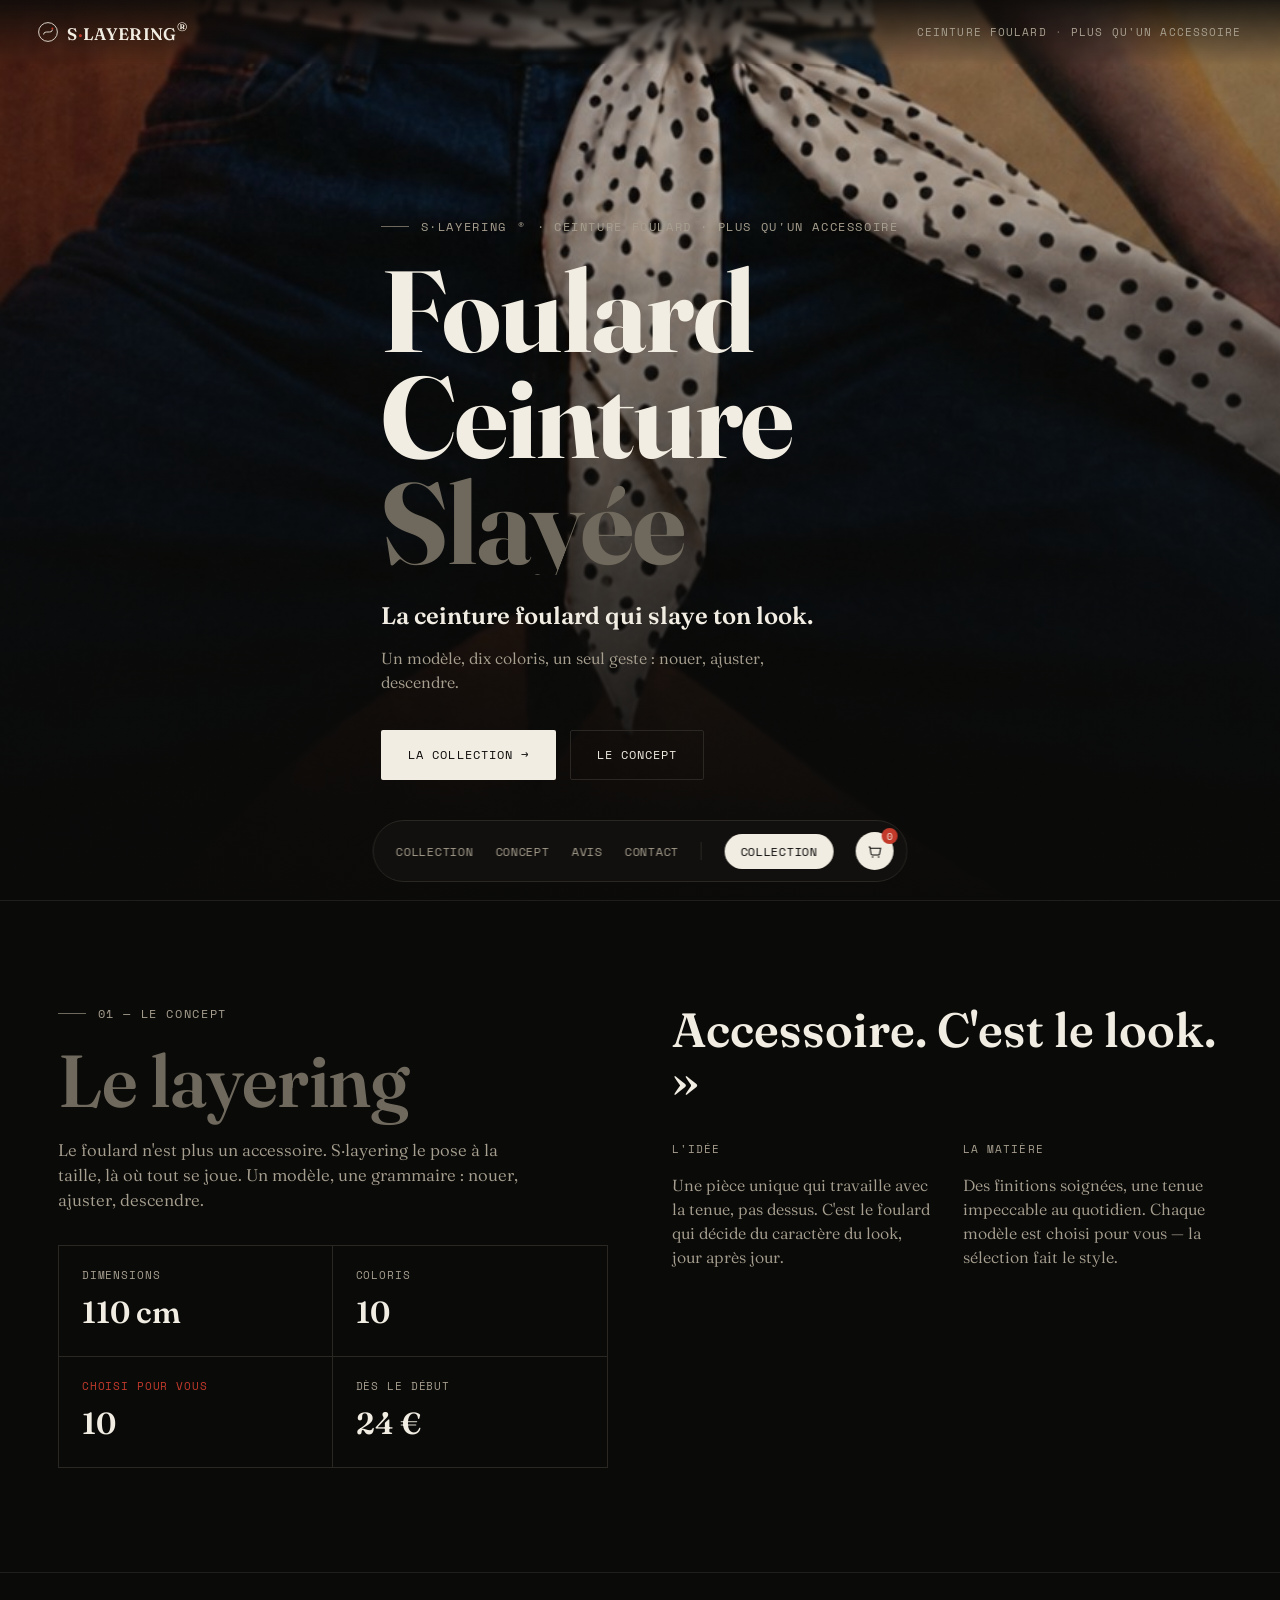
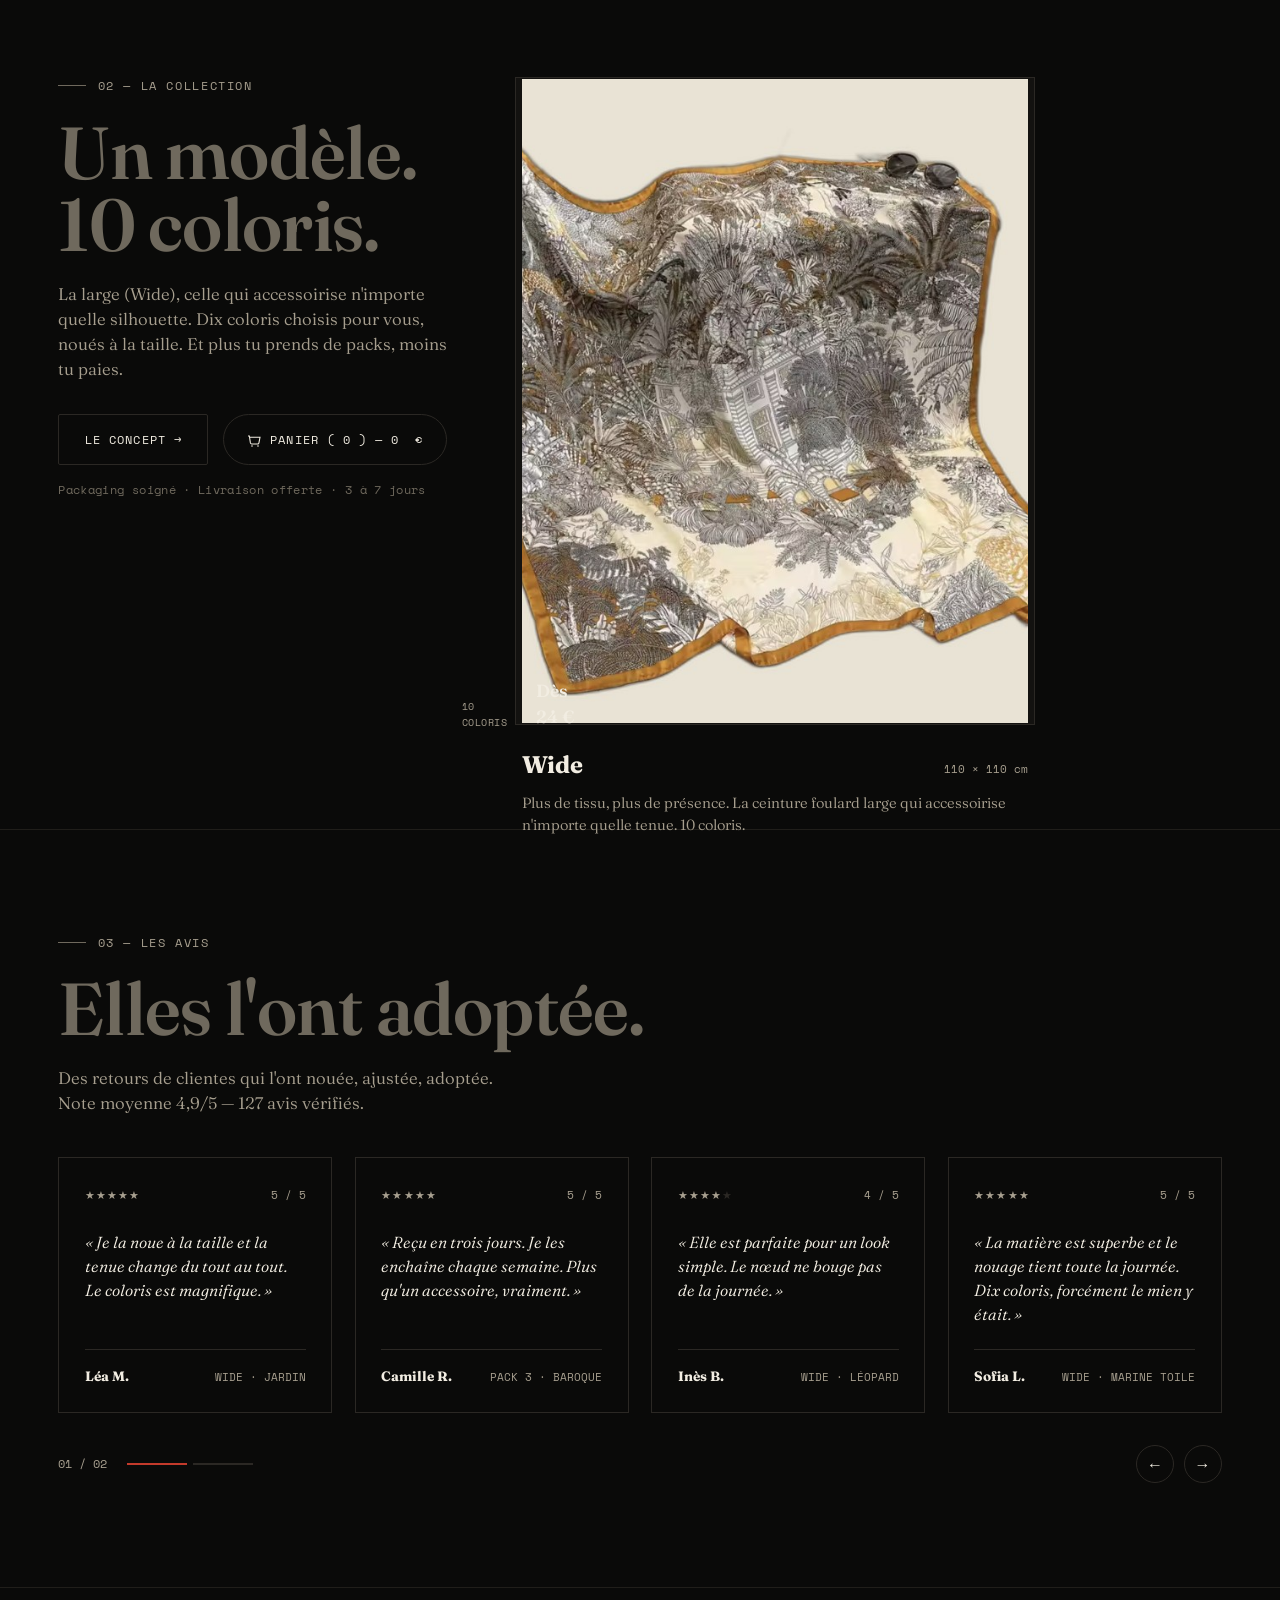
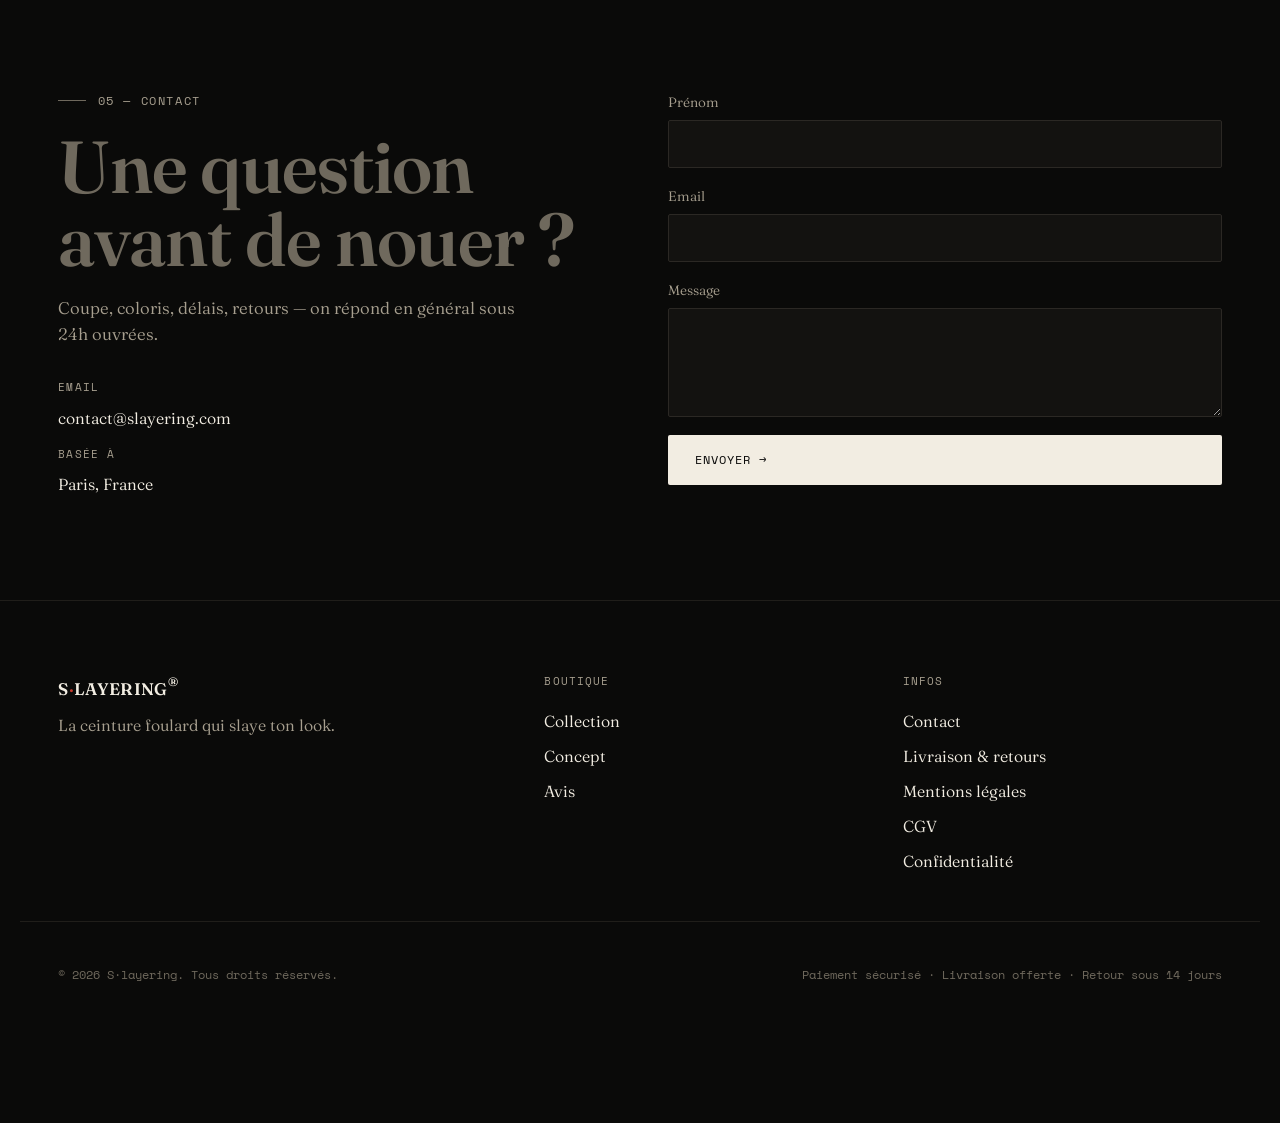
==== index.html @ 3306f96f "Add files via upload" ====
<!doctype html>
<html lang="fr">
<head>
<meta charset="UTF-8">
<meta name="viewport" content="width=device-width, initial-scale=1">
<title>S·layering — La ceinture foulard qui slaye ton look</title>
<meta name="description" content="S·layering : la ceinture foulard en 10 coloris. Un seul geste : nouer, ajuster, descendre.">
<link rel="icon" href="assets/favicon.svg" type="image/svg+xml">
<link rel="preconnect" href="https://fonts.googleapis.com">
<link rel="preconnect" href="https://fonts.gstatic.com" crossorigin>
<link href="https://fonts.googleapis.com/css2?family=Fraunces:ital,opsz,wght@0,9..144,300;0,9..144,340;0,9..144,440;0,9..144,600;0,9..144,700;0,9..144,900;1,9..144,440&family=Space+Mono:wght@400;700&display=swap" rel="stylesheet">
<link rel="stylesheet" href="styles.css">
</head>
<body>

<div class="scrollbar"><div class="scrollbar__fill" id="scrollbarFill"></div></div>

<!-- ================= TOP NAV ================= -->
<header class="topbar">
  <a href="#top" class="brand">
    <span class="brand__mark" aria-hidden="true">
      <svg viewBox="0 0 32 32" width="20" height="20">
        <circle cx="16" cy="16" r="15" fill="none" stroke="currentColor" stroke-width="1.4"/>
        <path d="M9 20 C9 12, 23 20, 23 12" fill="none" stroke="currentColor" stroke-width="1.4"/>
        <circle cx="23" cy="10.5" r="1.6" fill="var(--accent)"/>
      </svg>
    </span>
    <span class="brand__word">S<span class="brand__dot">·</span>LAYERING<sup>®</sup></span>
  </a>
  <p class="topbar__tagline">Ceinture foulard <span class="dot">·</span> plus qu'un accessoire</p>
</header>

<main id="top">

  <!-- ================= HERO ================= -->
  <section class="hero" id="hero">
    <div class="hero__scene" aria-hidden="true">
      <img class="hero__art" src="assets/hero.jpg" alt="">
    </div>

    <div class="hero__glow" id="heroGlow" aria-hidden="true"></div>

    <div class="hero__content wrap">
      <p class="eyebrow"><span class="eyebrow__rule"></span> S·layering<sup>®</sup> · Ceinture foulard · Plus qu'un accessoire</p>
      <h1 class="hero__title">
        <span><i>Foulard</i></span>
        <span><i>Ceinture</i></span>
        <span class="ghost"><i>Slayée</i></span>
      </h1>
      <p class="hero__sub">La ceinture foulard qui slaye ton look.</p>
      <p class="hero__body">Un modèle, dix coloris, un seul geste&nbsp;: nouer, ajuster, descendre.</p>
      <div class="hero__cta">
        <a href="#collection" class="btn btn--solid">La collection <span aria-hidden="true">→</span></a>
        <a href="#concept" class="btn btn--outline">Le concept</a>
      </div>
    </div>
  </section>

  <!-- ================= 01 — CONCEPT ================= -->
  <section class="section concept" id="concept">
    <div class="wrap concept__grid reveal">
      <div class="concept__left">
        <p class="eyebrow"><span class="eyebrow__rule"></span> 01 — Le concept</p>
        <h2 class="ghost-heading">Le layering</h2>
        <p class="lead">Le foulard n'est plus un accessoire. S·layering le pose à la taille, là où tout se joue. Un modèle, une grammaire&nbsp;: nouer, ajuster, descendre.</p>

        <dl class="stat-grid reveal-stagger">
          <div class="stat-grid__cell">
            <dt>Dimensions</dt><dd>110&nbsp;cm</dd>
          </div>
          <div class="stat-grid__cell">
            <dt>Coloris</dt><dd>10</dd>
          </div>
          <div class="stat-grid__cell stat-grid__cell--accent">
            <dt>Choisi pour vous</dt><dd>10</dd>
          </div>
          <div class="stat-grid__cell">
            <dt>Dès le début</dt><dd>24&nbsp;€</dd>
          </div>
        </dl>
      </div>

      <div class="concept__right">
        <h3 class="quote">Accessoire. C'est le look. <span aria-hidden="true">»</span></h3>
        <div class="concept__cols reveal-stagger">
          <div>
            <p class="label">L'idée</p>
            <p>Une pièce unique qui travaille avec la tenue, pas dessus. C'est le foulard qui décide du caractère du look, jour après jour.</p>
          </div>
          <div>
            <p class="label">La matière</p>
            <p>Des finitions soignées, une tenue impeccable au quotidien. Chaque modèle est choisi pour vous — la sélection fait le style.</p>
          </div>
        </div>
      </div>
    </div>
  </section>

  <!-- ================= 02 — COLLECTION ================= -->
  <section class="section collection" id="collection">
    <div class="wrap collection__grid reveal">
      <div class="collection__intro">
        <p class="eyebrow"><span class="eyebrow__rule"></span> 02 — La collection</p>
        <h2 class="ghost-heading">Un modèle.<br>10 coloris.</h2>
        <p class="lead">La large (Wide), celle qui accessoirise n'importe quelle silhouette. Dix coloris choisis pour vous, noués à la taille. Et plus tu prends de packs, moins tu paies.</p>

        <div class="collection__actions">
          <a href="#concept" class="btn btn--outline">Le concept <span aria-hidden="true">→</span></a>
          <button type="button" class="btn btn--ghost-cart" id="openCartBtn">
            <svg width="16" height="16" viewBox="0 0 24 24" fill="none" stroke="currentColor" stroke-width="1.6"><path d="M3 6h2l1.6 10.4A2 2 0 0 0 8.6 18h8.8a2 2 0 0 0 2-1.7L21 8H6"/><circle cx="9" cy="21" r="1.2" fill="currentColor" stroke="none"/><circle cx="18" cy="21" r="1.2" fill="currentColor" stroke="none"/></svg>
            Panier (<span id="cartCount">0</span>) — <span id="cartTotal">0</span>&nbsp;€
          </button>
        </div>
        <p class="fine-print">Packaging soigné · Livraison offerte · 3 à 7 jours</p>
      </div>

      <div class="collection__products reveal-stagger" id="productCards"></div>
    </div>
  </section>

  <!-- ================= 03 — AVIS ================= -->
  <section class="section reviews" id="avis">
    <div class="wrap reveal">
      <p class="eyebrow"><span class="eyebrow__rule"></span> 03 — Les avis</p>
      <h2 class="ghost-heading">Elles l'ont adoptée.</h2>
      <p class="lead">Des retours de clientes qui l'ont nouée, ajustée, adoptée. Note moyenne 4,9/5 — 127 avis vérifiés.</p>

      <div class="reviews__viewport">
        <div class="reviews__track" id="reviewsTrack"></div>
      </div>

      <div class="reviews__nav">
        <span class="reviews__page" id="reviewsPage">01 / 02</span>
        <div class="reviews__dashes" id="reviewsDashes"></div>
        <div class="reviews__arrows">
          <button type="button" class="icon-btn" id="reviewsPrev" aria-label="Avis précédents">←</button>
          <button type="button" class="icon-btn" id="reviewsNext" aria-label="Avis suivants">→</button>
        </div>
      </div>
    </div>
  </section>

  <!-- ================= CONTACT ================= -->
  <section class="section contact" id="contact">
    <div class="wrap contact__grid reveal">
      <div>
        <p class="eyebrow"><span class="eyebrow__rule"></span> 05 — Contact</p>
        <h2 class="ghost-heading">Une question<br>avant de nouer&nbsp;?</h2>
        <p class="lead">Coupe, coloris, délais, retours — on répond en général sous 24h ouvrées.</p>
        <ul class="contact__list">
          <li><span class="label">Email</span><a href="mailto:contact@slayering.com">contact@slayering.com</a></li>
          <li><span class="label">Basée à</span><span>Paris, France</span></li>
        </ul>
      </div>

      <form class="contact__form" id="contactForm">
        <label class="field">
          <span>Prénom</span>
          <input type="text" name="firstname" required>
        </label>
        <label class="field">
          <span>Email</span>
          <input type="email" name="email" required>
        </label>
        <label class="field">
          <span>Message</span>
          <textarea name="message" rows="4" required></textarea>
        </label>
        <button type="submit" class="btn btn--solid">Envoyer <span aria-hidden="true">→</span></button>
        <p class="form__note" id="formNote" hidden>Merci — ton message est prêt à partir, branche ce formulaire à ton adresse pour le recevoir.</p>
      </form>
    </div>
  </section>

</main>

<!-- ================= FOOTER ================= -->
<footer class="footer">
  <div class="wrap footer__grid">
    <div class="footer__brand">
      <span class="brand__word">S<span class="brand__dot">·</span>LAYERING<sup>®</sup></span>
      <p>La ceinture foulard qui slaye ton look.</p>
    </div>
    <div class="footer__col">
      <p class="label">Boutique</p>
      <a href="#collection">Collection</a>
      <a href="#concept">Concept</a>
      <a href="#avis">Avis</a>
    </div>
    <div class="footer__col">
      <p class="label">Infos</p>
      <a href="#contact">Contact</a>
      <a href="livraison-retours.html">Livraison &amp; retours</a>
      <a href="mentions-legales.html">Mentions légales</a>
      <a href="cgv.html">CGV</a>
      <a href="politique-confidentialite.html">Confidentialité</a>
    </div>
  </div>
  <div class="wrap footer__bottom">
    <p>© <span id="year"></span> S·layering. Tous droits réservés.</p>
    <p>Paiement sécurisé · Livraison offerte · Retour sous 14 jours</p>
  </div>
</footer>

<!-- ================= BOTTOM PILL NAV ================= -->
<nav class="pillnav" aria-label="Navigation principale">
  <a href="#collection">Collection</a>
  <a href="#concept">Concept</a>
  <a href="#avis">Avis</a>
  <a href="#contact">Contact</a>
  <span class="pillnav__sep"></span>
  <a href="#collection" class="pillnav__cta">Collection</a>
  <button type="button" class="pillnav__cart" id="openCartBtn2" aria-label="Ouvrir le panier">
    <svg width="16" height="16" viewBox="0 0 24 24" fill="none" stroke="currentColor" stroke-width="1.6"><path d="M3 6h2l1.6 10.4A2 2 0 0 0 8.6 18h8.8a2 2 0 0 0 2-1.7L21 8H6"/><circle cx="9" cy="21" r="1.2" fill="currentColor" stroke="none"/><circle cx="18" cy="21" r="1.2" fill="currentColor" stroke="none"/></svg>
    <span class="pillnav__badge" id="cartBadge" hidden>0</span>
  </button>
</nav>

<!-- ================= PRODUCT MODAL ================= -->
<div class="modal" id="productModal" aria-hidden="true">
  <div class="modal__backdrop" data-close></div>
  <div class="modal__panel" role="dialog" aria-modal="true" aria-labelledby="modalTitle">
    <button type="button" class="modal__close" data-close aria-label="Fermer">
      <svg width="18" height="18" viewBox="0 0 24 24" fill="none" stroke="currentColor" stroke-width="1.6"><path d="M5 5l14 14M19 5L5 19"/></svg>
    </button>

    <div class="modal__media">
      <span class="tag tag--dark" id="modalCutTag">Coupe Wide</span>
      <div class="modal__swatch-preview" id="modalSwatchPreview"></div>
    </div>

    <div class="modal__info">
      <p class="fine-print" id="modalMeta">Coupe Wide — 110 × 110 cm</p>
      <h3 class="modal__title" id="modalTitle">Wide</h3>
      <p class="modal__kicker" id="modalKicker">La plus présente.</p>
      <p class="modal__desc" id="modalDesc">Plus de tissu, plus de présence. La ceinture foulard large qui accessoirise n'importe quelle tenue. 10 coloris.</p>

      <div class="modal__colors">
        <div class="modal__colors-head">
          <p class="label">Coloris — <span id="modalColorName">Citron</span></p>
          <button type="button" class="icon-btn" id="shuffleColor" aria-label="Coloris aléatoire">
            <svg width="16" height="16" viewBox="0 0 24 24" fill="none" stroke="currentColor" stroke-width="1.6"><path d="M17 3l4 4-4 4M3 7h6c2 0 3 1 4 2l6 6M17 21l4-4-4-4M21 17h-6c-2 0-3-1-4-2l-1-1"/></svg>
          </button>
        </div>
        <div class="swatch-grid" id="swatchGrid"></div>
      </div>

      <div class="pack-tabs" id="packTabs"></div>

      <div class="price-row">
        <span class="price-row__meta" id="priceMeta">1 pièce</span>
        <span class="price-row__amount" id="priceAmount">22&nbsp;€</span>
      </div>

      <button type="button" class="btn btn--solid btn--block" id="addToCartBtn">
        Ajouter au panier <span aria-hidden="true">+</span>
      </button>

      <p class="fine-print fine-print--icon">
        <svg width="14" height="14" viewBox="0 0 24 24" fill="none" stroke="currentColor" stroke-width="1.6"><path d="M3 7h11v9H3zM14 10h4l3 3v3h-7z"/><circle cx="7.5" cy="18.5" r="1.5"/><circle cx="17.5" cy="18.5" r="1.5"/></svg>
        Livraison offerte · 3 à 7 jours · Retour sous 14 jours
      </p>
      <a href="#" class="close-link" data-close>← Fermer</a>
    </div>
  </div>
</div>

<!-- ================= CART DRAWER ================= -->
<div class="cart" id="cartDrawer" aria-hidden="true">
  <div class="cart__backdrop" data-cart-close></div>
  <div class="cart__panel" role="dialog" aria-modal="true" aria-labelledby="cartTitle">
    <div class="cart__head">
      <h3 id="cartTitle">Ton panier</h3>
      <button type="button" class="modal__close" data-cart-close aria-label="Fermer le panier">
        <svg width="18" height="18" viewBox="0 0 24 24" fill="none" stroke="currentColor" stroke-width="1.6"><path d="M5 5l14 14M19 5L5 19"/></svg>
      </button>
    </div>
    <div class="cart__items" id="cartItems"></div>
    <div class="cart__empty" id="cartEmpty">Ton panier est vide pour l'instant.</div>
    <div class="cart__footer">
      <div class="price-row">
        <span class="price-row__meta">Total</span>
        <span class="price-row__amount" id="cartDrawerTotal">0&nbsp;€</span>
      </div>
      <button type="button" class="btn btn--solid btn--block" id="checkoutBtn">Passer commande <span aria-hidden="true">→</span></button>
      <p class="fine-print">Paiement sécurisé · Livraison offerte</p>
    </div>
  </div>
</div>

<!-- ================= TOAST ================= -->
<div class="toast" id="toast" aria-live="polite"></div>

<script src="script.js"></script>
</body>
</html>
---- styles.css ----
/* =============================================================
   S·LAYERING — tokens
   ============================================================= */
:root{
  --bg: #0a0a09;
  --bg-raised: #131210;
  --bg-raised-2: #1a1815;
  --line: #2b2824;
  --line-soft: #201e1a;
  --ink: #f2ede2;
  --ink-dim: #a79f8f;
  --ink-faint: #6f695d;
  --accent: #c33a2b;
  --accent-dim: #7d2a20;
  --gold: #c79a5e;

  --serif: "Fraunces", "Iowan Old Style", Georgia, serif;
  --mono: "Space Mono", ui-monospace, SFMono-Regular, monospace;

  --wrap: 1240px;
  --gap: clamp(1.25rem, 3vw, 2.5rem);
  --radius: 2px;
}

*,*::before,*::after{ box-sizing:border-box; }
html{ scroll-behavior:smooth; }
body{
  margin:0;
  background:var(--bg);
  color:var(--ink);
  font-family:var(--serif);
  font-optical-sizing:auto;
  font-weight:340;
  line-height:1.5;
  -webkit-font-smoothing:antialiased;
}
img{max-width:100%;display:block;}
a{color:inherit;text-decoration:none;}
button{font:inherit;color:inherit;background:none;border:0;cursor:pointer;}
ul{list-style:none;margin:0;padding:0;}

@media (prefers-reduced-motion: reduce){
  html{scroll-behavior:auto;}
  *{animation-duration:0.001ms !important; transition-duration:0.001ms !important;}
}

:focus-visible{
  outline:2px solid var(--accent);
  outline-offset:3px;
}

.wrap{
  max-width:var(--wrap);
  margin-inline:auto;
  padding-inline:var(--gap);
}

/* =============================================================
   Type helpers
   ============================================================= */
.eyebrow{
  display:flex;
  align-items:center;
  gap:.7rem;
  font-family:var(--mono);
  font-size:.72rem;
  letter-spacing:.14em;
  text-transform:uppercase;
  color:var(--ink-dim);
  margin:0 0 1.4rem;
}
.eyebrow__rule{
  width:28px; height:1px;
  background:var(--ink-faint);
  display:inline-block;
}
.label{
  font-family:var(--mono);
  font-size:.68rem;
  letter-spacing:.1em;
  text-transform:uppercase;
  color:var(--ink-dim);
  margin:0 0 .5rem;
}
.dot{ color:var(--ink-faint); }

.ghost-heading{
  font-family:var(--serif);
  font-weight:600;
  font-size:clamp(2.4rem, 6vw, 4.6rem);
  line-height:0.98;
  letter-spacing:-.01em;
  color:var(--ink-faint);
  margin:0 0 1.3rem;
}
.ghost-heading--split{
  color:var(--ink);
}

.quote{
  font-family:var(--serif);
  font-weight:600;
  font-size:clamp(1.9rem, 4vw, 3rem);
  line-height:1.05;
  margin:0 0 2.2rem;
  color:var(--ink);
}

.lead{
  font-size:1.05rem;
  color:var(--ink-dim);
  max-width:42ch;
  margin:0 0 2rem;
}
.lead--wide{ max-width:56ch; }

.fine-print{
  font-family:var(--mono);
  font-size:.72rem;
  letter-spacing:.03em;
  color:var(--ink-faint);
  margin-top:1rem;
}
.fine-print--icon{
  display:flex; align-items:center; gap:.5rem;
  margin-top:1.1rem;
}

/* =============================================================
   Buttons
   ============================================================= */
.btn{
  display:inline-flex;
  align-items:center;
  gap:.5rem;
  padding:.95rem 1.6rem;
  font-family:var(--mono);
  font-size:.75rem;
  letter-spacing:.09em;
  text-transform:uppercase;
  border:1px solid transparent;
  border-radius:var(--radius);
  transition:background-color .18s ease, color .18s ease, border-color .18s ease, transform .18s ease;
  white-space:nowrap;
}
.btn--solid{
  background:var(--ink);
  color:#0a0a09;
}
.btn--solid:hover{ background:#dcd5c6; }
.btn--outline{
  border-color:var(--line);
  color:var(--ink);
}
.btn--outline:hover{ border-color:var(--ink-dim); }
.btn--ghost-cart{
  border:1px solid var(--line);
  color:var(--ink);
  border-radius:999px;
  padding:.85rem 1.4rem;
}
.btn--ghost-cart:hover{ border-color:var(--ink-dim); }
.btn--block{ width:100%; justify-content:center; }

.icon-btn{
  display:inline-flex;
  align-items:center;
  justify-content:center;
  width:38px; height:38px;
  border:1px solid var(--line);
  border-radius:999px;
  color:var(--ink);
  transition:border-color .18s ease, background-color .18s ease;
}
.icon-btn:hover{ border-color:var(--ink-dim); background:var(--bg-raised); }

/* =============================================================
   Top bar
   ============================================================= */
.topbar{
  position:fixed; inset:0 0 auto 0;
  z-index:40;
  display:flex;
  align-items:center;
  justify-content:space-between;
  padding:1.1rem var(--gap);
  background:linear-gradient(to bottom, rgba(10,10,9,.85), rgba(10,10,9,0));
  backdrop-filter:blur(2px);
}
.brand{ display:flex; align-items:center; gap:.55rem; }
.brand__mark{ color:var(--ink); display:inline-flex; }
.brand__word{
  font-family:var(--serif);
  font-weight:600;
  font-size:1.05rem;
  letter-spacing:.02em;
}
.brand__dot{ color:var(--accent); }
.topbar__tagline{
  font-family:var(--mono);
  font-size:.7rem;
  letter-spacing:.1em;
  text-transform:uppercase;
  color:var(--ink-dim);
  margin:0;
}
@media (max-width:720px){
  .topbar__tagline{ display:none; }
}

/* =============================================================
   Hero
   ============================================================= */
.hero{
  position:relative;
  min-height:100svh;
  display:flex;
  align-items:flex-end;
  overflow:hidden;
  padding-top:6rem;
}
.hero__scene{
  position:absolute; inset:0;
  z-index:0;
}
.hero__art{ width:100%; height:100%; object-fit:cover; }
.hero__scene::after{
  content:"";
  position:absolute; inset:0;
  background:linear-gradient(to top, rgba(10,10,9,.96) 0%, rgba(10,10,9,.55) 45%, rgba(10,10,9,.15) 75%);
}
.hero__content{
  position:relative;
  z-index:1;
  padding-bottom:7.5rem;
  max-width:900px;
}
.hero__title{
  margin:0 0 1.4rem;
  font-family:var(--serif);
  font-weight:700;
  font-size:clamp(3rem, 10vw, 7.2rem);
  line-height:.92;
  letter-spacing:-.01em;
}
.hero__title span{ display:block; }
.hero__title .ghost{ color:var(--ink-faint); }
.hero__sub{
  font-family:var(--serif);
  font-weight:600;
  font-size:clamp(1.1rem, 2.2vw, 1.5rem);
  margin:0 0 .8rem;
  max-width:34ch;
}
.hero__body{
  color:var(--ink-dim);
  max-width:46ch;
  margin:0 0 2.2rem;
}
.hero__cta{ display:flex; gap:.9rem; flex-wrap:wrap; }

/* =============================================================
   Sections generic
   ============================================================= */
.section{ padding:6.5rem 0; border-top:1px solid var(--line-soft); }

/* Concept */
.concept__grid{
  display:grid;
  grid-template-columns:1fr 1fr;
  gap:4rem;
}
@media (max-width:860px){
  .concept__grid{ grid-template-columns:1fr; gap:3rem; }
}
.stat-grid{
  display:grid;
  grid-template-columns:1fr 1fr;
  border:1px solid var(--line);
  margin:0;
}
.stat-grid__cell{
  padding:1.3rem 1.4rem;
  border-right:1px solid var(--line);
  border-bottom:1px solid var(--line);
}
.stat-grid__cell:nth-child(2n){ border-right:0; }
.stat-grid__cell:nth-child(n+3){ border-bottom:0; }
.stat-grid__cell dt{
  font-family:var(--mono);
  font-size:.68rem;
  letter-spacing:.08em;
  text-transform:uppercase;
  color:var(--ink-dim);
  margin:0 0 .4rem;
}
.stat-grid__cell dd{
  font-family:var(--serif);
  font-weight:600;
  font-size:1.9rem;
  margin:0;
}
.stat-grid__cell--accent dt{ color:var(--accent); }

.concept__cols{
  display:grid;
  grid-template-columns:1fr 1fr;
  gap:2rem;
}
.concept__cols p:not(.label){ color:var(--ink-dim); }
@media (max-width:560px){
  .concept__cols{ grid-template-columns:1fr; }
}

/* Showroom / ports */
.ports{
  margin-top:3rem;
  display:grid;
  grid-template-columns:repeat(3, 1fr);
  border:1px solid var(--line);
}
.port{
  padding:2rem;
  border-right:1px solid var(--line);
  border-bottom:1px solid var(--line);
}
.port:nth-child(3n){ border-right:0; }
.port__tag{
  font-family:var(--mono);
  font-size:.68rem;
  letter-spacing:.08em;
  text-transform:uppercase;
  color:var(--ink-dim);
  display:block;
  margin-bottom:1.4rem;
}
.port__figure{ height:150px; display:flex; align-items:center; justify-content:center; margin-bottom:1.6rem; }
.port__title{
  font-family:var(--serif);
  font-weight:600;
  font-size:1.15rem;
  margin:0 0 .5rem;
}
.port p:not(.port__tag):not(.port__title){ color:var(--ink-dim); font-size:.95rem; margin:0; }
@media (max-width:860px){
  .ports{ grid-template-columns:repeat(2, 1fr); }
  .port:nth-child(3n){ border-right:1px solid var(--line); }
  .port:nth-child(2n){ border-right:0; }
}
@media (max-width:560px){
  .ports{ grid-template-columns:1fr; }
  .port:nth-child(2n){ border-right:1px solid var(--line); }
  .port{ border-right:0 !important; }
}

/* Collection */
.collection__grid{
  display:grid;
  grid-template-columns:.85fr 1.5fr;
  gap:3.5rem;
  align-items:start;
}
@media (max-width:960px){
  .collection__grid{ grid-template-columns:1fr; }
}
.collection__actions{ display:flex; gap:.9rem; flex-wrap:wrap; margin-bottom:.2rem; }

.collection__products{
  display:grid;
  grid-template-columns:1fr;
  max-width:480px;
}
@media (min-width:960px){
  .collection__products{ max-width:520px; }
}
.product-card{
  border:1px solid var(--line);
  cursor:pointer;
  transition:border-color .18s ease, transform .18s ease;
  text-align:left;
  display:block;
  width:100%;
  background:var(--bg-raised);
}
.product-card:hover{ border-color:var(--ink-dim); transform:translateY(-2px); }
.product-card__media{
  position:relative;
  aspect-ratio:4/5;
  overflow:hidden;
}
.product-card__media svg, .product-card__media img{ width:100%; height:100%; object-fit:cover; display:block; }
.tag{
  position:absolute; top:.9rem; left:.9rem;
  font-family:var(--mono);
  font-size:.65rem;
  letter-spacing:.08em;
  text-transform:uppercase;
  padding:.4rem .7rem;
  background:rgba(10,10,9,.8);
  border:1px solid var(--line);
}
.tag--dark{ background:rgba(10,10,9,.85); }
.product-card__price{
  position:absolute; left:.9rem; bottom:.9rem;
  font-family:var(--serif);
  font-weight:600;
  font-size:1.1rem;
}
.product-card__colors{
  position:absolute; right:.9rem; bottom:.9rem;
  font-family:var(--mono);
  font-size:.65rem;
  letter-spacing:.05em;
  color:var(--ink-dim);
  text-transform:uppercase;
}
.product-card__body{ padding:1.3rem 1.4rem 1.6rem; }
.product-card__head{
  display:flex;
  justify-content:space-between;
  align-items:baseline;
  margin-bottom:.6rem;
}
.product-card__name{
  font-family:var(--serif);
  font-weight:700;
  font-size:1.5rem;
  margin:0;
}
.product-card__dims{
  font-family:var(--mono);
  font-size:.7rem;
  color:var(--ink-dim);
}
.product-card__body p{ color:var(--ink-dim); margin:0; font-size:.92rem; }

/* Reviews */
.reviews__viewport{ overflow:hidden; margin-top:2.5rem; }
.reviews__track{
  display:flex;
  gap:1.4rem;
  transition:transform .4s cubic-bezier(.65,0,.35,1);
}
.review-card{
  flex:0 0 calc(25% - 1.05rem);
  border:1px solid var(--line);
  padding:1.6rem;
  display:flex;
  flex-direction:column;
  gap:1.4rem;
  min-height:220px;
}
@media (max-width:960px){ .review-card{ flex-basis:calc(50% - .7rem); } }
@media (max-width:600px){ .review-card{ flex-basis:100%; } }
.review-card__stars{ display:flex; justify-content:space-between; align-items:center; }
.review-card__stars span{
  font-family:var(--mono); font-size:.7rem; color:var(--ink-dim);
  padding:.25rem 0;
}
.stars{ color:var(--accent); letter-spacing:.1em; }
.stars .off{ color:var(--line); }
.review-card__quote{ color:var(--ink); font-style:italic; flex:1; margin:0; }
.review-card__who{
  display:flex; justify-content:space-between; align-items:baseline;
  border-top:1px solid var(--line);
  padding-top:1rem;
  font-size:.85rem;
}
.review-card__who strong{ font-family:var(--serif); font-weight:700; }
.review-card__who span{
  font-family:var(--mono); font-size:.68rem; color:var(--ink-dim); text-transform:uppercase;
}
.reviews__nav{
  display:flex; align-items:center; gap:1.2rem;
  margin-top:2rem;
}
.reviews__page{ font-family:var(--mono); font-size:.75rem; color:var(--ink-dim); }
.reviews__dashes{ display:flex; gap:.4rem; flex:1; }
.reviews__dashes span{ height:2px; flex:1; background:var(--line); max-width:60px; }
.reviews__dashes span.is-active{ background:var(--accent); }
.reviews__arrows{ display:flex; gap:.6rem; }

/* Contact */
.contact__grid{
  display:grid;
  grid-template-columns:1fr 1fr;
  gap:3.5rem;
}
@media (max-width:860px){ .contact__grid{ grid-template-columns:1fr; } }
.contact__list{ margin-top:2rem; display:flex; flex-direction:column; gap:1rem; }
.contact__list li{ display:flex; flex-direction:column; gap:.15rem; }
.contact__list a:hover{ color:var(--accent); }
.contact__form{ display:flex; flex-direction:column; gap:1.1rem; }
.field{ display:flex; flex-direction:column; gap:.5rem; font-size:.85rem; color:var(--ink-dim); }
.field input, .field textarea{
  font:inherit;
  background:var(--bg-raised);
  border:1px solid var(--line);
  color:var(--ink);
  padding:.8rem .9rem;
  border-radius:var(--radius);
  resize:vertical;
}
.field input:focus, .field textarea:focus{ outline:none; border-color:var(--ink-dim); }
.form__note{ font-size:.85rem; color:var(--ink-dim); }

/* Footer */
.footer{ border-top:1px solid var(--line-soft); padding:4.5rem 0 8rem; }
.footer__grid{
  display:grid;
  grid-template-columns:1.4fr 1fr 1fr;
  gap:2.5rem;
  margin-bottom:3rem;
}
@media (max-width:720px){ .footer__grid{ grid-template-columns:1fr 1fr; } }
.footer__brand p{ color:var(--ink-dim); margin-top:.7rem; max-width:28ch; }
.footer__col{ display:flex; flex-direction:column; gap:.7rem; }
.footer__col a:hover{ color:var(--accent); }
.footer__bottom{
  display:flex; justify-content:space-between; flex-wrap:wrap; gap:.6rem;
  padding-top:2rem;
  border-top:1px solid var(--line-soft);
  font-family:var(--mono);
  font-size:.72rem;
  color:var(--ink-faint);
}

/* =============================================================
   Bottom pill nav
   ============================================================= */
.pillnav{
  position:fixed;
  left:50%;
  bottom:1.1rem;
  transform:translateX(-50%);
  z-index:50;
  display:flex;
  align-items:center;
  gap:1.4rem;
  padding:.7rem .8rem .7rem 1.4rem;
  background:rgba(19,18,16,.92);
  border:1px solid var(--line);
  border-radius:999px;
  backdrop-filter:blur(8px);
  font-family:var(--mono);
  font-size:.72rem;
  letter-spacing:.06em;
  text-transform:uppercase;
  max-width:calc(100vw - 1.5rem);
  overflow-x:auto;
  scrollbar-width:none;
}
.pillnav::-webkit-scrollbar{ display:none; }
.pillnav a{ color:var(--ink-dim); white-space:nowrap; transition:color .15s ease; }
.pillnav a:hover{ color:var(--ink); }
.pillnav__sep{ width:1px; height:18px; background:var(--line); flex:none; }
.pillnav__cta{
  background:var(--ink);
  color:#0a0a09 !important;
  padding:.55rem 1rem;
  border-radius:999px;
}
.pillnav__cart{
  position:relative;
  width:38px; height:38px;
  flex:none;
  display:flex; align-items:center; justify-content:center;
  background:var(--ink);
  color:#0a0a09;
  border-radius:999px;
}
.pillnav__badge{
  position:absolute; top:-4px; right:-4px;
  background:var(--accent);
  color:var(--ink);
  font-size:.6rem;
  min-width:16px; height:16px;
  border-radius:999px;
  display:flex; align-items:center; justify-content:center;
  padding:0 3px;
}
@media (max-width:560px){
  .pillnav{ gap:.9rem; padding:.6rem .6rem .6rem 1rem; }
}

/* =============================================================
   Product modal
   ============================================================= */
.modal{
  position:fixed; inset:0; z-index:100;
  display:none;
}
.modal.is-open{ display:block; }
.modal__backdrop{
  position:absolute; inset:0;
  background:rgba(6,6,5,.82);
  backdrop-filter:blur(3px);
}
.modal__panel{
  position:relative;
  z-index:1;
  max-width:1040px;
  margin:3.5vh auto;
  max-height:93vh;
  overflow:auto;
  background:var(--bg-raised);
  border:1px solid var(--line);
  display:grid;
  grid-template-columns:1fr 1fr;
}
@media (max-width:820px){
  .modal__panel{ grid-template-columns:1fr; margin:0; max-height:100vh; height:100%; border:0; }
}
.modal__close{
  position:absolute; top:1rem; right:1rem; z-index:2;
  width:36px; height:36px;
  display:flex; align-items:center; justify-content:center;
  background:rgba(10,10,9,.7);
  border:1px solid var(--line);
  border-radius:999px;
  color:var(--ink);
}
.modal__media{
  position:relative;
  background:var(--bg-raised-2);
  min-height:340px;
}
.modal__swatch-preview{ position:absolute; inset:0; }
.modal__swatch-preview svg{ width:100%; height:100%; }
.modal__info{ padding:2.4rem 2.2rem; display:flex; flex-direction:column; }
.modal__title{ font-family:var(--serif); font-weight:800; font-size:2.6rem; margin:.5rem 0 0; line-height:1; }
.modal__kicker{ color:var(--accent); font-family:var(--mono); font-size:.75rem; letter-spacing:.08em; text-transform:uppercase; margin:.6rem 0 1.2rem; }
.modal__desc{ color:var(--ink-dim); margin:0 0 1.7rem; }
.modal__colors{ margin-bottom:1.6rem; }
.modal__colors-head{ display:flex; align-items:center; justify-content:space-between; margin-bottom:.9rem; }
.swatch-grid{ display:grid; grid-template-columns:repeat(6, 1fr); gap:.5rem; }
@media (max-width:420px){ .swatch-grid{ grid-template-columns:repeat(5, 1fr); } }
.swatch{
  aspect-ratio:1;
  border-radius:50%;
  border:2px solid transparent;
  cursor:pointer;
  padding:2px;
  display:flex;
}
.swatch__fill{ width:100%; height:100%; border-radius:50%; border:1px solid rgba(0,0,0,.25); }
.swatch.is-active{ border-color:var(--ink); }

.pack-tabs{
  display:grid;
  grid-template-columns:repeat(4, 1fr);
  border:1px solid var(--line);
  margin-bottom:1.4rem;
}
.pack-tabs button{
  padding:.85rem .4rem;
  text-align:center;
  font-family:var(--mono);
  font-size:.72rem;
  letter-spacing:.04em;
  text-transform:uppercase;
  border-right:1px solid var(--line);
  color:var(--ink-dim);
}
.pack-tabs button:last-child{ border-right:0; }
.pack-tabs button.is-active{ background:var(--ink); color:#0a0a09; }

.price-row{
  display:flex; align-items:baseline; justify-content:space-between;
  margin-bottom:1.2rem;
}
.price-row__meta{ color:var(--ink-dim); font-size:.9rem; }
.price-row__amount{ font-family:var(--serif); font-weight:700; font-size:2.1rem; }

.close-link{
  margin-top:1.1rem;
  font-family:var(--mono);
  font-size:.75rem;
  color:var(--ink-dim);
  align-self:flex-start;
}
.close-link:hover{ color:var(--ink); }

/* =============================================================
   Cart drawer
   ============================================================= */
.cart{ position:fixed; inset:0; z-index:110; display:none; }
.cart.is-open{ display:block; }
.cart__backdrop{ position:absolute; inset:0; background:rgba(6,6,5,.75); }
.cart__panel{
  position:absolute; top:0; right:0; bottom:0;
  width:min(420px, 100%);
  background:var(--bg-raised);
  border-left:1px solid var(--line);
  display:flex; flex-direction:column;
  padding:1.8rem;
}
.cart__head{ display:flex; align-items:center; justify-content:space-between; margin-bottom:1.4rem; }
.cart__head h3{ font-family:var(--serif); font-weight:700; font-size:1.4rem; margin:0; }
.cart__items{ flex:1; overflow:auto; display:flex; flex-direction:column; gap:1rem; }
.cart-item{
  display:grid; grid-template-columns:56px 1fr auto; gap:.9rem;
  border-bottom:1px solid var(--line-soft);
  padding-bottom:1rem;
}
.cart-item__swatch{ width:56px; height:56px; border-radius:50%; }
.cart-item__name{ font-family:var(--serif); font-weight:700; margin:0 0 .2rem; }
.cart-item__meta{ font-family:var(--mono); font-size:.68rem; color:var(--ink-dim); text-transform:uppercase; }
.cart-item__price{ font-family:var(--serif); font-weight:700; }
.cart-item__remove{ font-family:var(--mono); font-size:.65rem; color:var(--ink-faint); text-decoration:underline; margin-top:.3rem; }
.cart__empty{ color:var(--ink-dim); padding:2rem 0; text-align:center; display:none; }
.cart__footer{ border-top:1px solid var(--line); padding-top:1.2rem; margin-top:1rem; }

/* =============================================================
   Legal pages
   ============================================================= */
.legal-page{ padding-top:9rem; padding-bottom:6rem; }
.legal-page .wrap{ max-width:820px; }
.legal-page__back{
  display:inline-flex; align-items:center; gap:.4rem;
  font-family:var(--mono); font-size:.72rem; letter-spacing:.06em; text-transform:uppercase;
  color:var(--ink-dim); margin-bottom:2.2rem;
}
.legal-page__back:hover{ color:var(--ink); }
.legal-page h1{
  font-family:var(--serif); font-weight:700;
  font-size:clamp(2rem, 4.5vw, 3rem);
  margin:0 0 .6rem;
}
.legal-page__updated{
  font-family:var(--mono); font-size:.72rem; color:var(--ink-faint);
  margin:0 0 3rem;
}
.legal-page h2{
  font-family:var(--serif); font-weight:700; font-size:1.4rem;
  margin:2.6rem 0 1rem;
  padding-top:1.6rem;
  border-top:1px solid var(--line-soft);
}
.legal-page h2:first-of-type{ border-top:0; padding-top:0; margin-top:0; }
.legal-page h3{
  font-family:var(--serif); font-weight:600; font-size:1.1rem;
  margin:1.6rem 0 .7rem; color:var(--ink);
}
.legal-page p, .legal-page li{ color:var(--ink-dim); font-size:.98rem; }
.legal-page p{ margin:0 0 1rem; }
.legal-page ul, .legal-page ol{ margin:0 0 1rem; padding-left:1.3rem; display:flex; flex-direction:column; gap:.5rem; }
.legal-page ul{ list-style:disc; }
.legal-page ol{ list-style:decimal; }
.legal-page a{ color:var(--ink); text-decoration:underline; text-underline-offset:2px; }
.legal-page a:hover{ color:var(--accent); }
.legal-page strong{ color:var(--ink); }
.legal-page__placeholder{
  background:rgba(195,58,43,.1);
  color:var(--ink);
  padding:.05em .35em;
  border-radius:2px;
}
.legal-page__notice{
  border:1px solid var(--line);
  padding:1.2rem 1.4rem;
  margin-bottom:2.8rem;
  font-size:.88rem;
}
.legal-page__notice strong{ display:block; margin-bottom:.4rem; }

/* =============================================================
   Scroll-triggered reveal
   ============================================================= */
.reveal{
  opacity:0;
  transform:translateY(28px);
  transition:opacity .8s cubic-bezier(.16,1,.3,1), transform .8s cubic-bezier(.16,1,.3,1);
}
.reveal.is-visible{ opacity:1; transform:translateY(0); }
.reveal-stagger > *{
  opacity:0;
  transform:translateY(22px);
  transition:opacity .7s cubic-bezier(.16,1,.3,1), transform .7s cubic-bezier(.16,1,.3,1);
}
.reveal-stagger.is-visible > *{ opacity:1; transform:translateY(0); }
.reveal-stagger.is-visible > *:nth-child(1){ transition-delay:.02s; }
.reveal-stagger.is-visible > *:nth-child(2){ transition-delay:.09s; }
.reveal-stagger.is-visible > *:nth-child(3){ transition-delay:.16s; }
.reveal-stagger.is-visible > *:nth-child(4){ transition-delay:.23s; }
.reveal-stagger.is-visible > *:nth-child(5){ transition-delay:.30s; }
.reveal-stagger.is-visible > *:nth-child(6){ transition-delay:.37s; }
.reveal-stagger.is-visible > *:nth-child(7){ transition-delay:.44s; }
.reveal-stagger.is-visible > *:nth-child(8){ transition-delay:.51s; }

/* =============================================================
   Scroll progress bar
   ============================================================= */
.scrollbar{
  position:fixed; top:0; left:0; right:0; height:2px;
  z-index:200;
  background:transparent;
}
.scrollbar__fill{
  height:100%; width:0%;
  background:linear-gradient(90deg, var(--accent), var(--gold));
  transform-origin:left;
  transition:width .05s linear;
}

/* =============================================================
   Hero — reveal + parallax
   ============================================================= */
.hero__scene{ will-change:transform; }
.hero__title span{
  display:block;
  overflow:hidden;
}
.hero__title span > i{
  display:block;
  font-style:normal;
  transform:translateY(115%);
  transition:transform 1s cubic-bezier(.16,1,.3,1);
}
.hero.is-ready .hero__title span:nth-child(1) > i{ transition-delay:.15s; transform:translateY(0); }
.hero.is-ready .hero__title span:nth-child(2) > i{ transition-delay:.28s; transform:translateY(0); }
.hero.is-ready .hero__title span:nth-child(3) > i{ transition-delay:.41s; transform:translateY(0); }
.hero__sub, .hero__body, .hero__cta, .hero .eyebrow{
  opacity:0; transform:translateY(16px);
  transition:opacity .8s ease, transform .8s ease;
}
.hero.is-ready .eyebrow{ opacity:1; transform:none; transition-delay:.05s; }
.hero.is-ready .hero__sub{ opacity:1; transform:none; transition-delay:.55s; }
.hero.is-ready .hero__body{ opacity:1; transform:none; transition-delay:.65s; }
.hero.is-ready .hero__cta{ opacity:1; transform:none; transition-delay:.75s; }

.hero__glow{
  position:absolute;
  width:520px; height:520px;
  border-radius:50%;
  background:radial-gradient(circle, rgba(195,58,43,.16), transparent 70%);
  pointer-events:none;
  transform:translate(-50%,-50%);
  opacity:0;
  transition:opacity .4s ease;
  z-index:0;
}
.hero:hover .hero__glow{ opacity:1; }

/* =============================================================
   Magnetic buttons
   ============================================================= */
.magnetic{ position:relative; transition:transform .25s cubic-bezier(.2,1,.3,1); }

/* =============================================================
   Product card — tilt + shine
   ============================================================= */
.product-card{ perspective:1000px; }
.product-card__media{ position:relative; transform-style:preserve-3d; transition:transform .1s linear; }
.product-card__media img, .product-card__media svg{
  transition:transform .6s cubic-bezier(.16,1,.3,1);
}
.product-card:hover .product-card__media img,
.product-card:hover .product-card__media svg{ transform:scale(1.06); }
.product-card__shine{
  position:absolute; inset:0;
  background:linear-gradient(120deg, transparent 30%, rgba(255,255,255,.12) 45%, transparent 60%);
  transform:translateX(-120%);
  pointer-events:none;
}
.product-card:hover .product-card__shine{
  transform:translateX(120%);
  transition:transform .9s ease;
}

/* =============================================================
   Animated counters
   ============================================================= */
.stat-grid__cell dd{ font-variant-numeric:tabular-nums; }

/* =============================================================
   Cart / add pulse
   ============================================================= */
@keyframes pop{
  0%{ transform:scale(1); }
  35%{ transform:scale(1.15); }
  100%{ transform:scale(1); }
}
.pillnav__cart.is-pulsing{ animation:pop .45s cubic-bezier(.34,1.56,.64,1); }

@media (prefers-reduced-motion: reduce){
  .reveal, .reveal-stagger > *, .hero__title span > i, .hero__sub, .hero__body, .hero__cta, .hero .eyebrow{
    opacity:1 !important; transform:none !important;
  }
}

/* =============================================================
   Toast
   ============================================================= */
.toast{
  position:fixed;
  left:1.2rem; bottom:1.2rem;
  z-index:120;
  background:var(--bg-raised-2);
  border:1px solid var(--line);
  padding:1rem 1.2rem;
  display:flex; align-items:center; gap:1rem;
  max-width:340px;
  transform:translateY(140%);
  opacity:0;
  transition:transform .35s ease, opacity .35s ease;
}
.toast.is-visible{ transform:translateY(0); opacity:1; }
.toast__text strong{ display:block; font-family:var(--serif); font-weight:700; margin-bottom:.15rem; }
.toast__text span{ color:var(--ink-dim); font-size:.85rem; }
.toast__link{ font-family:var(--mono); font-size:.7rem; text-transform:uppercase; border:1px solid var(--line); padding:.5rem .8rem; white-space:nowrap; }
@media (max-width:560px){
  .toast{ left:.6rem; right:.6rem; max-width:none; bottom:5.6rem; }
}
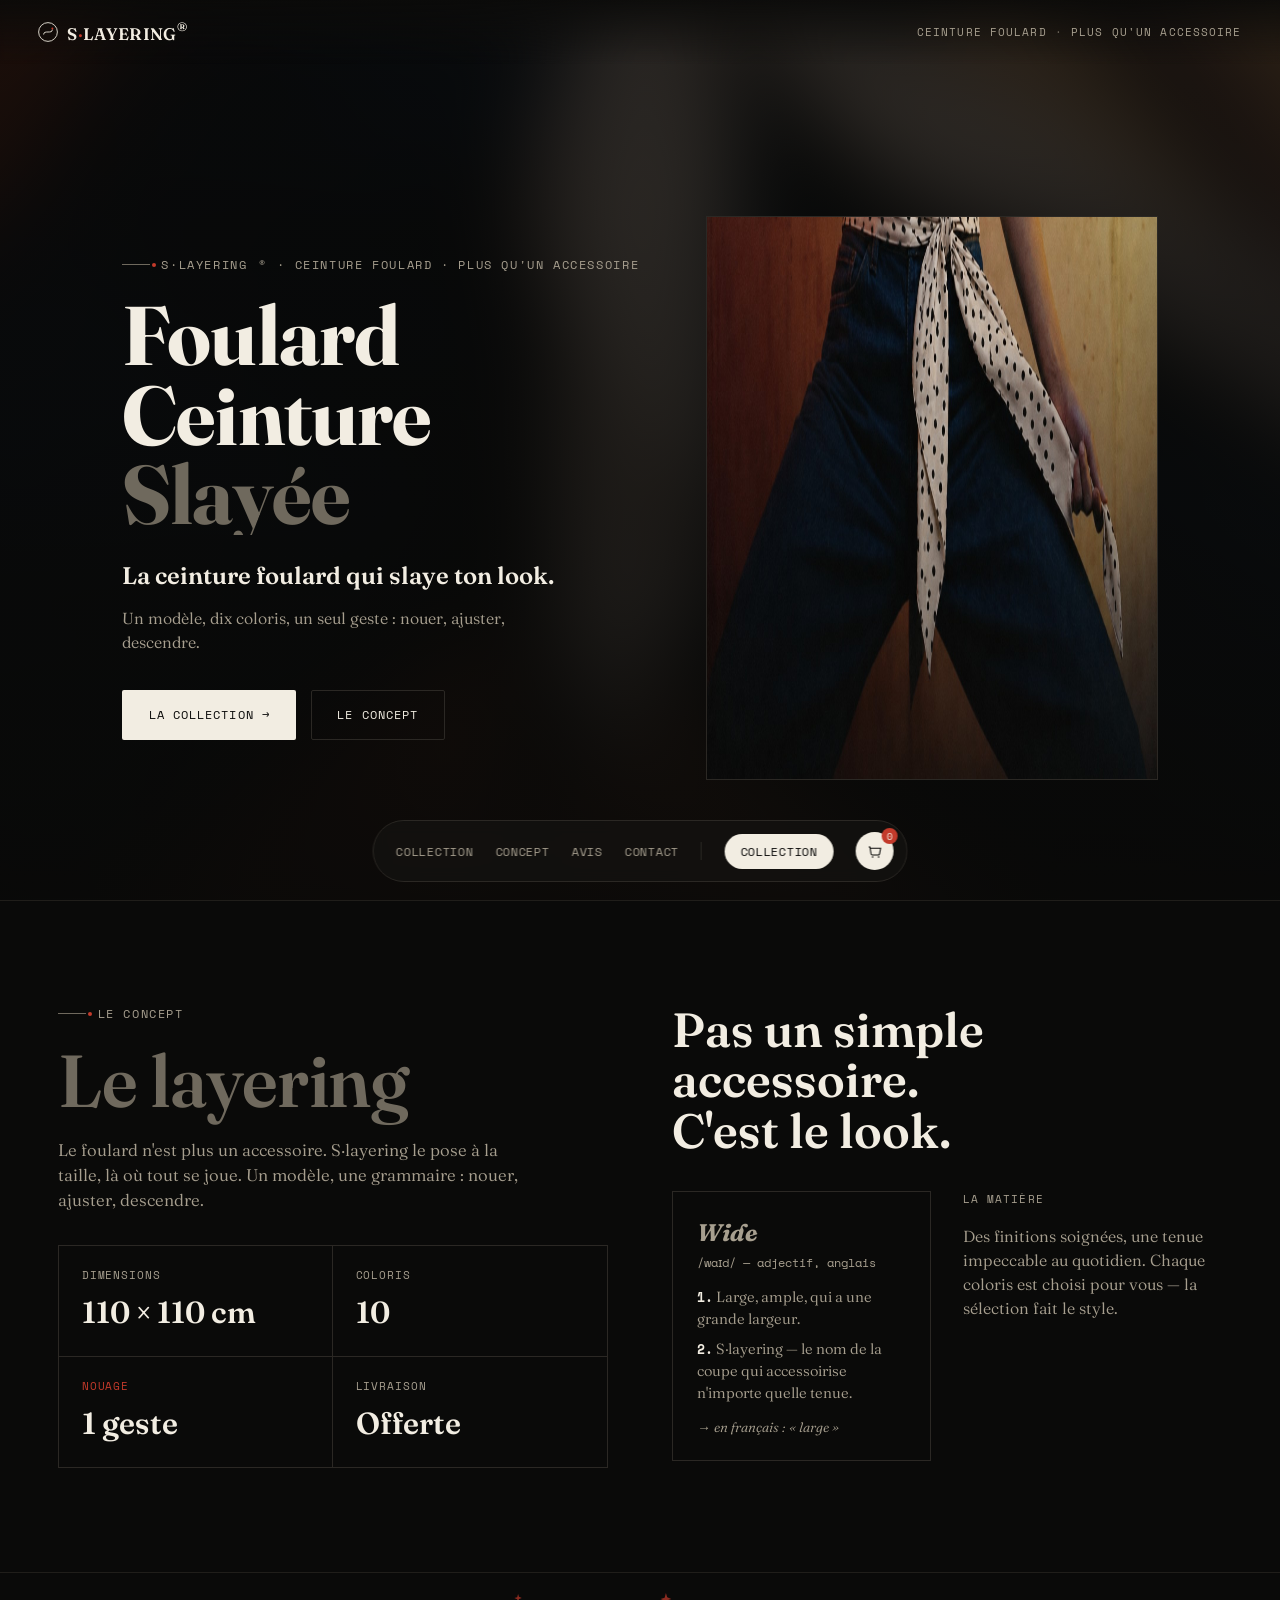
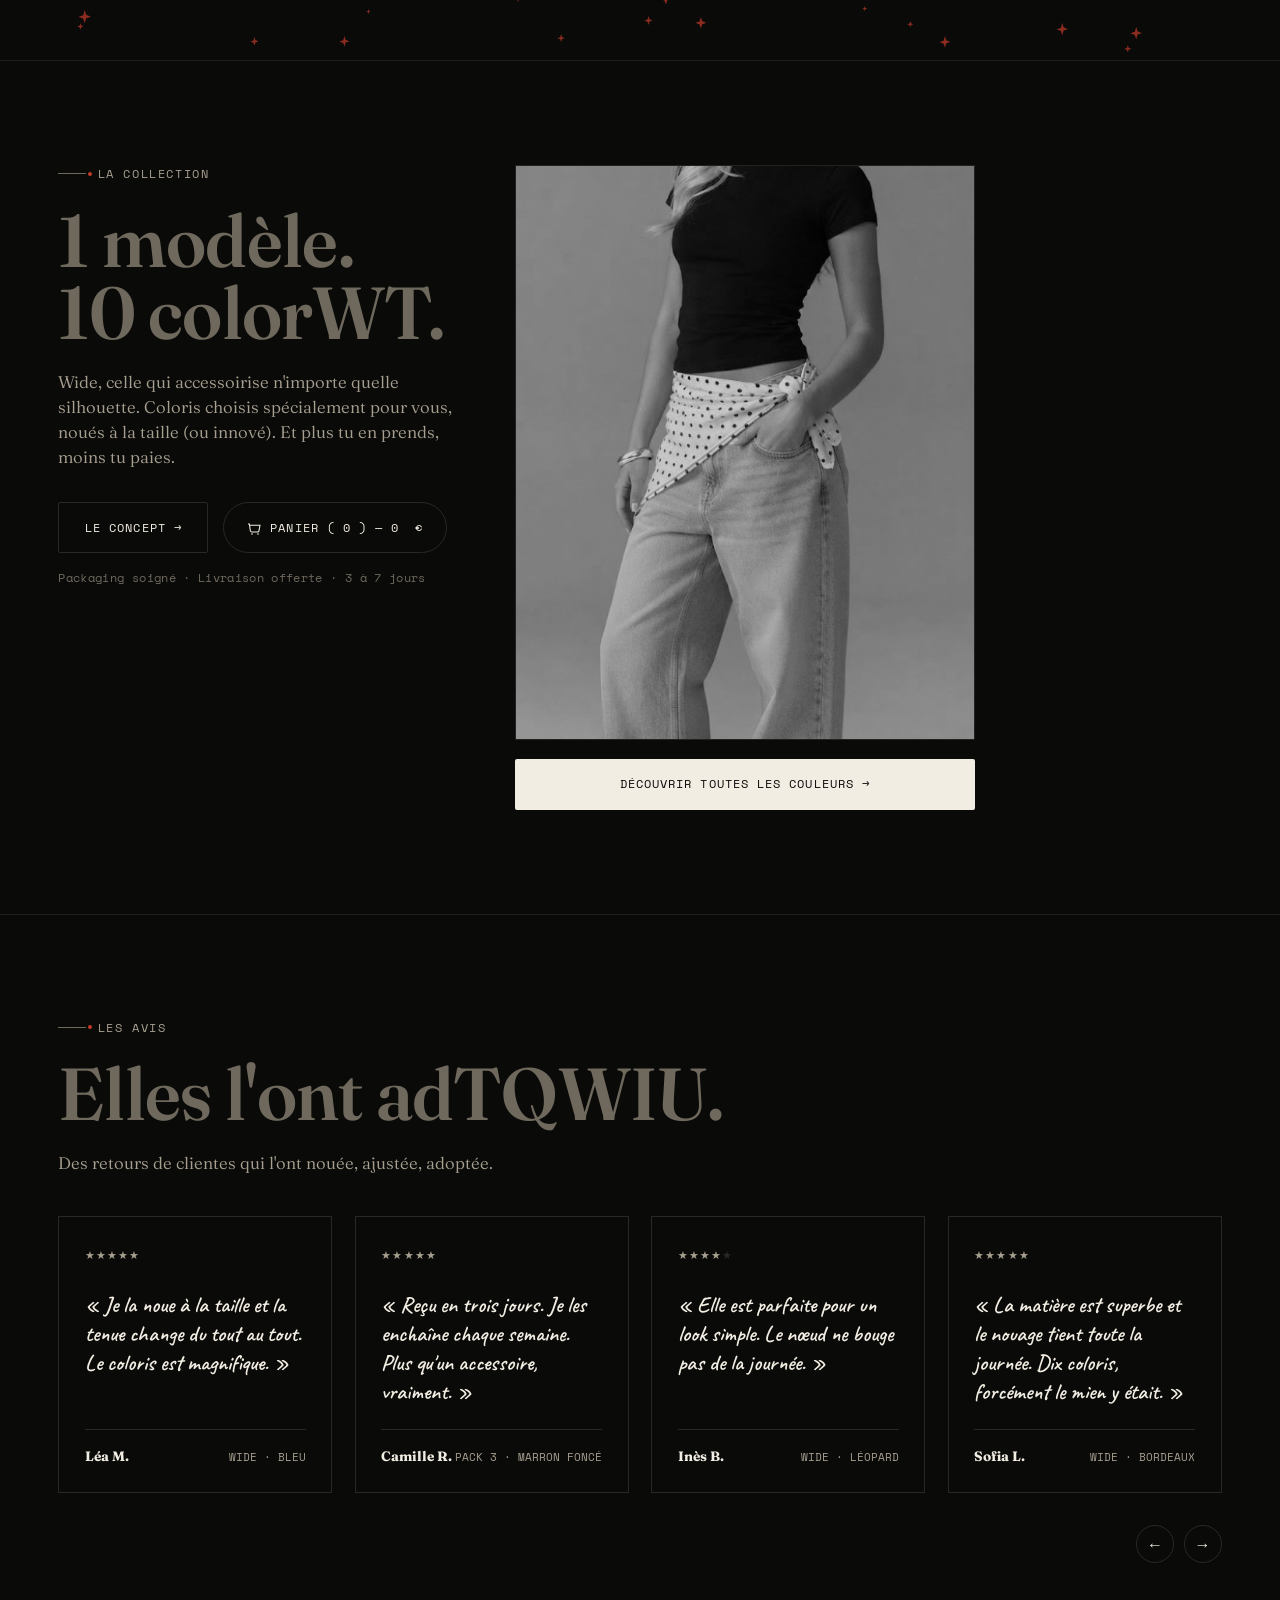
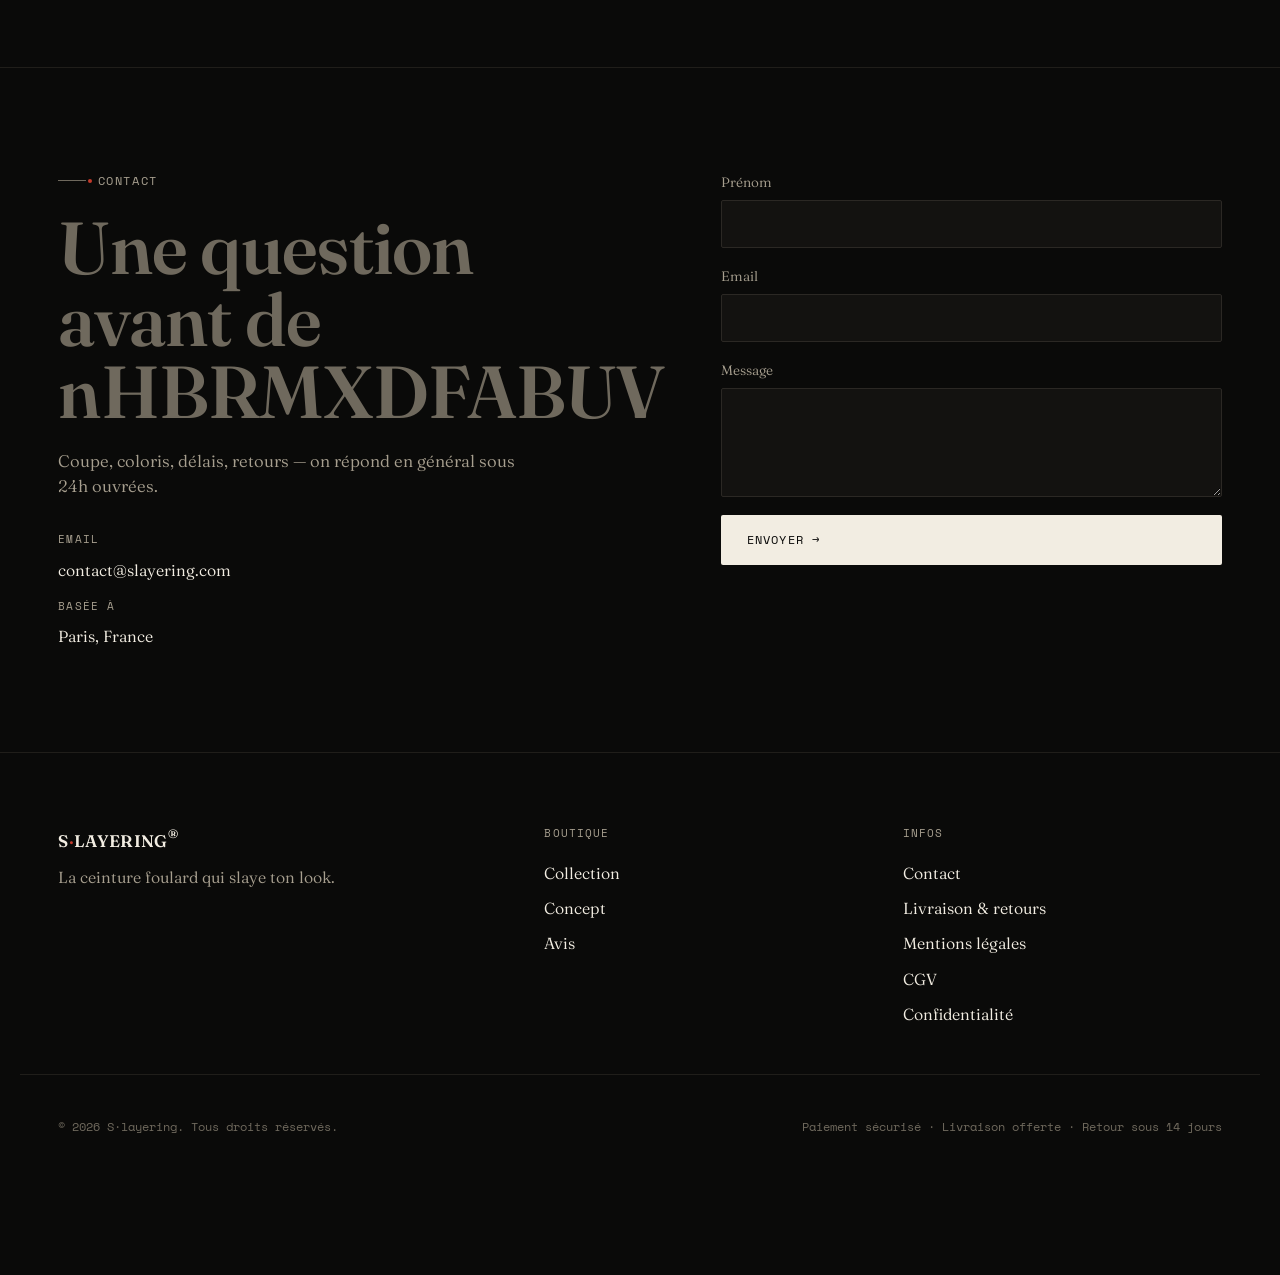
==== commit 25ba447a: "Add files via upload" ====
--- a/index.html
+++ b/index.html
@@ -8,7 +8,7 @@
 <link rel="icon" href="assets/favicon.svg" type="image/svg+xml">
 <link rel="preconnect" href="https://fonts.googleapis.com">
 <link rel="preconnect" href="https://fonts.gstatic.com" crossorigin>
-<link href="https://fonts.googleapis.com/css2?family=Fraunces:ital,opsz,wght@0,9..144,300;0,9..144,340;0,9..144,440;0,9..144,600;0,9..144,700;0,9..144,900;1,9..144,440&family=Space+Mono:wght@400;700&display=swap" rel="stylesheet">
+<link href="https://fonts.googleapis.com/css2?family=Fraunces:ital,opsz,wght@0,9..144,300;0,9..144,340;0,9..144,440;0,9..144,600;0,9..144,700;0,9..144,900;1,9..144,440&family=Space+Mono:wght@400;700&family=Caveat:wght@500;600&display=swap" rel="stylesheet">
 <link rel="stylesheet" href="styles.css">
 </head>
 <body>
@@ -34,75 +34,85 @@
 
   <!-- ================= HERO ================= -->
   <section class="hero" id="hero">
-    <div class="hero__scene" aria-hidden="true">
-      <img class="hero__art" src="assets/hero.jpg" alt="">
-    </div>
-
-    <div class="hero__glow" id="heroGlow" aria-hidden="true"></div>
+    <div class="hero__bg" aria-hidden="true">
+      <img src="assets/hero.jpg" alt="">
+    </div>
 
     <div class="hero__content wrap">
-      <p class="eyebrow"><span class="eyebrow__rule"></span> S·layering<sup>®</sup> · Ceinture foulard · Plus qu'un accessoire</p>
-      <h1 class="hero__title">
-        <span><i>Foulard</i></span>
-        <span><i>Ceinture</i></span>
-        <span class="ghost"><i>Slayée</i></span>
-      </h1>
-      <p class="hero__sub">La ceinture foulard qui slaye ton look.</p>
-      <p class="hero__body">Un modèle, dix coloris, un seul geste&nbsp;: nouer, ajuster, descendre.</p>
-      <div class="hero__cta">
-        <a href="#collection" class="btn btn--solid">La collection <span aria-hidden="true">→</span></a>
-        <a href="#concept" class="btn btn--outline">Le concept</a>
-      </div>
-    </div>
-  </section>
-
-  <!-- ================= 01 — CONCEPT ================= -->
+      <div class="hero__text">
+        <p class="eyebrow"><span class="eyebrow__rule"></span> S·layering<sup>®</sup> · Ceinture foulard · Plus qu'un accessoire</p>
+        <h1 class="hero__title">
+          <span><i>Foulard</i></span>
+          <span><i>Ceinture</i></span>
+          <span class="ghost"><i>Slayée</i></span>
+        </h1>
+        <p class="hero__sub">La ceinture foulard qui slaye ton look.</p>
+        <p class="hero__body">Un modèle, dix coloris, un seul geste&nbsp;: nouer, ajuster, descendre.</p>
+        <div class="hero__cta">
+          <a href="#collection" class="btn btn--solid">La collection <span aria-hidden="true">→</span></a>
+          <a href="#concept" class="btn btn--outline">Le concept</a>
+        </div>
+      </div>
+
+      <div class="hero__frame" id="heroFrame">
+        <canvas id="heroCanvas"></canvas>
+      </div>
+    </div>
+  </section>
+
+  <!-- ================= CONCEPT ================= -->
   <section class="section concept" id="concept">
     <div class="wrap concept__grid reveal">
       <div class="concept__left">
-        <p class="eyebrow"><span class="eyebrow__rule"></span> 01 — Le concept</p>
-        <h2 class="ghost-heading">Le layering</h2>
+        <p class="eyebrow"><span class="eyebrow__rule"></span> Le concept</p>
+        <h2 class="ghost-heading" data-scramble>Le layering</h2>
         <p class="lead">Le foulard n'est plus un accessoire. S·layering le pose à la taille, là où tout se joue. Un modèle, une grammaire&nbsp;: nouer, ajuster, descendre.</p>
 
         <dl class="stat-grid reveal-stagger">
           <div class="stat-grid__cell">
-            <dt>Dimensions</dt><dd>110&nbsp;cm</dd>
+            <dt>Dimensions</dt><dd>110&nbsp;×&nbsp;110&nbsp;cm</dd>
           </div>
           <div class="stat-grid__cell">
             <dt>Coloris</dt><dd>10</dd>
           </div>
           <div class="stat-grid__cell stat-grid__cell--accent">
-            <dt>Choisi pour vous</dt><dd>10</dd>
+            <dt>Nouage</dt><dd>1&nbsp;geste</dd>
           </div>
           <div class="stat-grid__cell">
-            <dt>Dès le début</dt><dd>24&nbsp;€</dd>
+            <dt>Livraison</dt><dd>Offerte</dd>
           </div>
         </dl>
       </div>
 
       <div class="concept__right">
-        <h3 class="quote">Accessoire. C'est le look. <span aria-hidden="true">»</span></h3>
+        <h3 class="quote" data-scramble>Pas un simple accessoire.<br>C'est le look.</h3>
         <div class="concept__cols reveal-stagger">
-          <div>
-            <p class="label">L'idée</p>
-            <p>Une pièce unique qui travaille avec la tenue, pas dessus. C'est le foulard qui décide du caractère du look, jour après jour.</p>
+          <div class="dict-entry">
+            <p class="dict-entry__word">Wide</p>
+            <p class="dict-entry__ipa">/waɪd/ — adjectif, anglais</p>
+            <p class="dict-entry__def"><strong>1.</strong> Large, ample, qui a une grande largeur.</p>
+            <p class="dict-entry__def"><strong>2.</strong> S·layering — le nom de la coupe qui accessoirise n'importe quelle tenue.</p>
+            <p class="dict-entry__trad">→ en français : « large »</p>
           </div>
           <div>
             <p class="label">La matière</p>
-            <p>Des finitions soignées, une tenue impeccable au quotidien. Chaque modèle est choisi pour vous — la sélection fait le style.</p>
-          </div>
-        </div>
-      </div>
-    </div>
-  </section>
-
-  <!-- ================= 02 — COLLECTION ================= -->
+            <p>Des finitions soignées, une tenue impeccable au quotidien. Chaque coloris est choisi pour vous — la sélection fait le style.</p>
+          </div>
+        </div>
+      </div>
+    </div>
+  </section>
+
+  <!-- ================= DIVIDER (étoiles) ================= -->
+  <div class="stars-divider" id="starsDivider" aria-hidden="true"></div>
+
+  <!-- ================= COLLECTION ================= -->
   <section class="section collection" id="collection">
     <div class="wrap collection__grid reveal">
       <div class="collection__intro">
-        <p class="eyebrow"><span class="eyebrow__rule"></span> 02 — La collection</p>
-        <h2 class="ghost-heading">Un modèle.<br>10 coloris.</h2>
-        <p class="lead">La large (Wide), celle qui accessoirise n'importe quelle silhouette. Dix coloris choisis pour vous, noués à la taille. Et plus tu prends de packs, moins tu paies.</p>
+        <p class="eyebrow"><span class="eyebrow__rule"></span> La collection</p>
+        <h2 class="ghost-heading" data-scramble>1 modèle.<br>10 coloris.</h2>
+        <p class="lead">Wide, celle qui accessoirise n'importe quelle silhouette. Coloris choisis spécialement pour vous, noués à la taille (ou innové). Et plus tu en prends, moins tu paies.</p>
 
         <div class="collection__actions">
           <a href="#concept" class="btn btn--outline">Le concept <span aria-hidden="true">→</span></a>
@@ -114,24 +124,27 @@
         <p class="fine-print">Packaging soigné · Livraison offerte · 3 à 7 jours</p>
       </div>
 
-      <div class="collection__products reveal-stagger" id="productCards"></div>
-    </div>
-  </section>
-
-  <!-- ================= 03 — AVIS ================= -->
+      <div class="collection__showcase" id="collectionShowcase">
+        <div class="showcase-photo" id="showcasePhoto">
+          <p class="showcase-photo__placeholder">Photo à venir</p>
+        </div>
+        <button type="button" class="btn btn--solid showcase-cta" id="discoverColorsBtn">Découvrir toutes les couleurs <span aria-hidden="true">→</span></button>
+      </div>
+    </div>
+  </section>
+
+  <!-- ================= AVIS ================= -->
   <section class="section reviews" id="avis">
     <div class="wrap reveal">
-      <p class="eyebrow"><span class="eyebrow__rule"></span> 03 — Les avis</p>
-      <h2 class="ghost-heading">Elles l'ont adoptée.</h2>
-      <p class="lead">Des retours de clientes qui l'ont nouée, ajustée, adoptée. Note moyenne 4,9/5 — 127 avis vérifiés.</p>
+      <p class="eyebrow"><span class="eyebrow__rule"></span> Les avis</p>
+      <h2 class="ghost-heading" data-scramble>Elles l'ont adoptée.</h2>
+      <p class="lead">Des retours de clientes qui l'ont nouée, ajustée, adoptée.</p>
 
       <div class="reviews__viewport">
         <div class="reviews__track" id="reviewsTrack"></div>
       </div>
 
       <div class="reviews__nav">
-        <span class="reviews__page" id="reviewsPage">01 / 02</span>
-        <div class="reviews__dashes" id="reviewsDashes"></div>
         <div class="reviews__arrows">
           <button type="button" class="icon-btn" id="reviewsPrev" aria-label="Avis précédents">←</button>
           <button type="button" class="icon-btn" id="reviewsNext" aria-label="Avis suivants">→</button>
@@ -144,8 +157,8 @@
   <section class="section contact" id="contact">
     <div class="wrap contact__grid reveal">
       <div>
-        <p class="eyebrow"><span class="eyebrow__rule"></span> 05 — Contact</p>
-        <h2 class="ghost-heading">Une question<br>avant de nouer&nbsp;?</h2>
+        <p class="eyebrow"><span class="eyebrow__rule"></span> Contact</p>
+        <h2 class="ghost-heading" data-scramble>Une question<br>avant de nouer&nbsp;?</h2>
         <p class="lead">Coupe, coloris, délais, retours — on répond en général sous 24h ouvrées.</p>
         <ul class="contact__list">
           <li><span class="label">Email</span><a href="mailto:contact@slayering.com">contact@slayering.com</a></li>
--- a/styles.css
+++ b/styles.css
@@ -73,6 +73,16 @@
   width:28px; height:1px;
   background:var(--ink-faint);
   display:inline-block;
+  position:relative;
+}
+.eyebrow__rule::after{
+  content:"";
+  position:absolute;
+  right:-6px; top:50%;
+  width:4px; height:4px;
+  border-radius:50%;
+  background:var(--accent);
+  transform:translateY(-50%);
 }
 .label{
   font-family:var(--mono);
@@ -215,32 +225,44 @@
   position:relative;
   min-height:100svh;
   display:flex;
-  align-items:flex-end;
+  align-items:center;
   overflow:hidden;
   padding-top:6rem;
 }
-.hero__scene{
+.hero__bg{
   position:absolute; inset:0;
   z-index:0;
-}
-.hero__art{ width:100%; height:100%; object-fit:cover; }
-.hero__scene::after{
+  overflow:hidden;
+}
+.hero__bg img{
+  width:100%; height:100%;
+  object-fit:cover;
+  filter:blur(38px) saturate(1.1) brightness(.55);
+  transform:scale(1.15);
+}
+.hero__bg::after{
   content:"";
   position:absolute; inset:0;
-  background:linear-gradient(to top, rgba(10,10,9,.96) 0%, rgba(10,10,9,.55) 45%, rgba(10,10,9,.15) 75%);
+  background:linear-gradient(180deg, rgba(10,10,9,.55) 0%, rgba(10,10,9,.75) 100%);
 }
 .hero__content{
   position:relative;
   z-index:1;
-  padding-bottom:7.5rem;
-  max-width:900px;
+  display:grid;
+  grid-template-columns:1.15fr 1fr;
+  gap:clamp(2rem, 5vw, 4.5rem);
+  align-items:center;
+  padding-block:2rem;
+}
+@media (max-width:900px){
+  .hero__content{ grid-template-columns:1fr; }
 }
 .hero__title{
   margin:0 0 1.4rem;
   font-family:var(--serif);
   font-weight:700;
-  font-size:clamp(3rem, 10vw, 7.2rem);
-  line-height:.92;
+  font-size:clamp(2.6rem, 6.5vw, 5.6rem);
+  line-height:.96;
   letter-spacing:-.01em;
 }
 .hero__title span{ display:block; }
@@ -259,6 +281,24 @@
 }
 .hero__cta{ display:flex; gap:.9rem; flex-wrap:wrap; }
 
+.hero__frame{
+  position:relative;
+  aspect-ratio:4/5;
+  width:100%;
+  max-width:460px;
+  margin-inline:auto;
+  border:1px solid var(--line);
+  background:var(--bg-raised);
+  overflow:hidden;
+}
+.hero__frame canvas{
+  width:100%; height:100%; display:block;
+  cursor:crosshair;
+}
+@media (max-width:900px){
+  .hero__frame{ max-width:360px; }
+}
+
 /* =============================================================
    Sections generic
    ============================================================= */
@@ -312,45 +352,61 @@
   .concept__cols{ grid-template-columns:1fr; }
 }
 
-/* Showroom / ports */
-.ports{
-  margin-top:3rem;
-  display:grid;
-  grid-template-columns:repeat(3, 1fr);
-  border:1px solid var(--line);
-}
-.port{
-  padding:2rem;
-  border-right:1px solid var(--line);
-  border-bottom:1px solid var(--line);
-}
-.port:nth-child(3n){ border-right:0; }
-.port__tag{
-  font-family:var(--mono);
-  font-size:.68rem;
-  letter-spacing:.08em;
-  text-transform:uppercase;
+/* Dictionary-style definition */
+.dict-entry{
+  border:1px solid var(--line);
+  padding:1.4rem 1.5rem;
+}
+.dict-entry__word{
+  font-family:var(--serif);
+  font-weight:700;
+  font-style:italic;
+  font-size:1.5rem;
+  margin:0 0 .2rem;
+}
+.dict-entry__ipa{
+  font-family:var(--mono);
+  font-size:.72rem;
   color:var(--ink-dim);
-  display:block;
-  margin-bottom:1.4rem;
-}
-.port__figure{ height:150px; display:flex; align-items:center; justify-content:center; margin-bottom:1.6rem; }
-.port__title{
-  font-family:var(--serif);
-  font-weight:600;
-  font-size:1.15rem;
+  margin:0 0 .9rem;
+}
+.dict-entry__def{
+  font-size:.92rem;
+  color:var(--ink-dim);
   margin:0 0 .5rem;
 }
-.port p:not(.port__tag):not(.port__title){ color:var(--ink-dim); font-size:.95rem; margin:0; }
-@media (max-width:860px){
-  .ports{ grid-template-columns:repeat(2, 1fr); }
-  .port:nth-child(3n){ border-right:1px solid var(--line); }
-  .port:nth-child(2n){ border-right:0; }
-}
-@media (max-width:560px){
-  .ports{ grid-template-columns:1fr; }
-  .port:nth-child(2n){ border-right:1px solid var(--line); }
-  .port{ border-right:0 !important; }
+.dict-entry__def strong{ color:var(--ink); font-family:var(--mono); font-size:.8rem; }
+.dict-entry__trad{
+  font-size:.85rem;
+  color:var(--accent);
+  margin:.8rem 0 0;
+  font-style:italic;
+}
+
+/* Stars divider between sections */
+.stars-divider{
+  position:relative;
+  height:88px;
+  overflow:hidden;
+  background:var(--bg);
+  border-top:1px solid var(--line-soft);
+}
+.stars-divider__star{
+  position:absolute;
+  color:var(--accent);
+  opacity:.7;
+  animation:star-float 6s ease-in-out infinite, star-twinkle 3.4s ease-in-out infinite;
+}
+@keyframes star-float{
+  0%, 100%{ transform:translateY(0); }
+  50%{ transform:translateY(-14px); }
+}
+@keyframes star-twinkle{
+  0%, 100%{ opacity:.25; }
+  50%{ opacity:.85; }
+}
+@media (prefers-reduced-motion: reduce){
+  .stars-divider__star{ animation:none; opacity:.5; }
 }
 
 /* Collection */
@@ -365,74 +421,33 @@
 }
 .collection__actions{ display:flex; gap:.9rem; flex-wrap:wrap; margin-bottom:.2rem; }
 
-.collection__products{
-  display:grid;
-  grid-template-columns:1fr;
-  max-width:480px;
-}
-@media (min-width:960px){
-  .collection__products{ max-width:520px; }
-}
-.product-card{
-  border:1px solid var(--line);
-  cursor:pointer;
-  transition:border-color .18s ease, transform .18s ease;
-  text-align:left;
-  display:block;
-  width:100%;
+.collection__showcase{
+  display:flex;
+  flex-direction:column;
+  gap:1.2rem;
+  max-width:460px;
+}
+.showcase-photo{
+  aspect-ratio:4/5;
+  border:1px solid var(--line);
   background:var(--bg-raised);
-}
-.product-card:hover{ border-color:var(--ink-dim); transform:translateY(-2px); }
-.product-card__media{
-  position:relative;
-  aspect-ratio:4/5;
-  overflow:hidden;
-}
-.product-card__media svg, .product-card__media img{ width:100%; height:100%; object-fit:cover; display:block; }
-.tag{
-  position:absolute; top:.9rem; left:.9rem;
-  font-family:var(--mono);
-  font-size:.65rem;
+  filter:grayscale(1) brightness(.85);
+  transition:filter .4s ease;
+  display:flex;
+  align-items:center;
+  justify-content:center;
+  background-size:cover;
+  background-position:center;
+}
+.showcase-photo:hover{ filter:grayscale(.4) brightness(.95); }
+.showcase-photo__placeholder{
+  font-family:var(--mono);
+  font-size:.75rem;
+  color:var(--ink-faint);
+  text-transform:uppercase;
   letter-spacing:.08em;
-  text-transform:uppercase;
-  padding:.4rem .7rem;
-  background:rgba(10,10,9,.8);
-  border:1px solid var(--line);
-}
-.tag--dark{ background:rgba(10,10,9,.85); }
-.product-card__price{
-  position:absolute; left:.9rem; bottom:.9rem;
-  font-family:var(--serif);
-  font-weight:600;
-  font-size:1.1rem;
-}
-.product-card__colors{
-  position:absolute; right:.9rem; bottom:.9rem;
-  font-family:var(--mono);
-  font-size:.65rem;
-  letter-spacing:.05em;
-  color:var(--ink-dim);
-  text-transform:uppercase;
-}
-.product-card__body{ padding:1.3rem 1.4rem 1.6rem; }
-.product-card__head{
-  display:flex;
-  justify-content:space-between;
-  align-items:baseline;
-  margin-bottom:.6rem;
-}
-.product-card__name{
-  font-family:var(--serif);
-  font-weight:700;
-  font-size:1.5rem;
-  margin:0;
-}
-.product-card__dims{
-  font-family:var(--mono);
-  font-size:.7rem;
-  color:var(--ink-dim);
-}
-.product-card__body p{ color:var(--ink-dim); margin:0; font-size:.92rem; }
+}
+.showcase-cta{ width:100%; justify-content:center; }
 
 /* Reviews */
 .reviews__viewport{ overflow:hidden; margin-top:2.5rem; }
@@ -459,7 +474,15 @@
 }
 .stars{ color:var(--accent); letter-spacing:.1em; }
 .stars .off{ color:var(--line); }
-.review-card__quote{ color:var(--ink); font-style:italic; flex:1; margin:0; }
+.review-card__quote{
+  color:var(--ink);
+  font-family:"Caveat", var(--serif);
+  font-weight:600;
+  font-size:1.4rem;
+  line-height:1.3;
+  flex:1;
+  margin:0;
+}
 .review-card__who{
   display:flex; justify-content:space-between; align-items:baseline;
   border-top:1px solid var(--line);
@@ -471,13 +494,10 @@
   font-family:var(--mono); font-size:.68rem; color:var(--ink-dim); text-transform:uppercase;
 }
 .reviews__nav{
-  display:flex; align-items:center; gap:1.2rem;
+  display:flex; align-items:center; justify-content:flex-end;
+  gap:.6rem;
   margin-top:2rem;
 }
-.reviews__page{ font-family:var(--mono); font-size:.75rem; color:var(--ink-dim); }
-.reviews__dashes{ display:flex; gap:.4rem; flex:1; }
-.reviews__dashes span{ height:2px; flex:1; background:var(--line); max-width:60px; }
-.reviews__dashes span.is-active{ background:var(--accent); }
 .reviews__arrows{ display:flex; gap:.6rem; }
 
 /* Contact */
@@ -501,7 +521,7 @@
   border-radius:var(--radius);
   resize:vertical;
 }
-.field input:focus, .field textarea:focus{ outline:none; border-color:var(--ink-dim); }
+.field input:focus, .field textarea:focus{ outline:none; border-color:var(--accent); }
 .form__note{ font-size:.85rem; color:var(--ink-dim); }
 
 /* Footer */
@@ -625,6 +645,17 @@
   background:var(--bg-raised-2);
   min-height:340px;
 }
+.tag{
+  position:absolute; top:.9rem; left:.9rem; z-index:2;
+  font-family:var(--mono);
+  font-size:.65rem;
+  letter-spacing:.08em;
+  text-transform:uppercase;
+  padding:.4rem .7rem;
+  background:rgba(10,10,9,.8);
+  border:1px solid var(--line);
+}
+.tag--dark{ background:rgba(10,10,9,.85); }
 .modal__swatch-preview{ position:absolute; inset:0; }
 .modal__swatch-preview svg{ width:100%; height:100%; }
 .modal__info{ padding:2.4rem 2.2rem; display:flex; flex-direction:column; }
@@ -633,8 +664,8 @@
 .modal__desc{ color:var(--ink-dim); margin:0 0 1.7rem; }
 .modal__colors{ margin-bottom:1.6rem; }
 .modal__colors-head{ display:flex; align-items:center; justify-content:space-between; margin-bottom:.9rem; }
-.swatch-grid{ display:grid; grid-template-columns:repeat(6, 1fr); gap:.5rem; }
-@media (max-width:420px){ .swatch-grid{ grid-template-columns:repeat(5, 1fr); } }
+.swatch-grid{ display:grid; grid-template-columns:repeat(10, 1fr); gap:.4rem; }
+@media (max-width:560px){ .swatch-grid{ grid-template-columns:repeat(5, 1fr); } }
 .swatch{
   aspect-ratio:1;
   border-radius:50%;
@@ -644,7 +675,7 @@
   display:flex;
 }
 .swatch__fill{ width:100%; height:100%; border-radius:50%; border:1px solid rgba(0,0,0,.25); }
-.swatch.is-active{ border-color:var(--ink); }
+.swatch.is-active{ border-color:var(--accent); }
 
 .pack-tabs{
   display:grid;
@@ -804,9 +835,8 @@
 }
 
 /* =============================================================
-   Hero — reveal + parallax
-   ============================================================= */
-.hero__scene{ will-change:transform; }
+   Hero — text reveal on load
+   ============================================================= */
 .hero__title span{
   display:block;
   overflow:hidden;
@@ -828,45 +858,17 @@
 .hero.is-ready .hero__sub{ opacity:1; transform:none; transition-delay:.55s; }
 .hero.is-ready .hero__body{ opacity:1; transform:none; transition-delay:.65s; }
 .hero.is-ready .hero__cta{ opacity:1; transform:none; transition-delay:.75s; }
-
-.hero__glow{
-  position:absolute;
-  width:520px; height:520px;
-  border-radius:50%;
-  background:radial-gradient(circle, rgba(195,58,43,.16), transparent 70%);
-  pointer-events:none;
-  transform:translate(-50%,-50%);
-  opacity:0;
-  transition:opacity .4s ease;
-  z-index:0;
-}
-.hero:hover .hero__glow{ opacity:1; }
+.hero__frame{
+  opacity:0; transform:scale(.96);
+  transition:opacity 1s ease, transform 1s cubic-bezier(.16,1,.3,1);
+  transition-delay:.3s;
+}
+.hero.is-ready .hero__frame{ opacity:1; transform:scale(1); }
 
 /* =============================================================
    Magnetic buttons
    ============================================================= */
 .magnetic{ position:relative; transition:transform .25s cubic-bezier(.2,1,.3,1); }
-
-/* =============================================================
-   Product card — tilt + shine
-   ============================================================= */
-.product-card{ perspective:1000px; }
-.product-card__media{ position:relative; transform-style:preserve-3d; transition:transform .1s linear; }
-.product-card__media img, .product-card__media svg{
-  transition:transform .6s cubic-bezier(.16,1,.3,1);
-}
-.product-card:hover .product-card__media img,
-.product-card:hover .product-card__media svg{ transform:scale(1.06); }
-.product-card__shine{
-  position:absolute; inset:0;
-  background:linear-gradient(120deg, transparent 30%, rgba(255,255,255,.12) 45%, transparent 60%);
-  transform:translateX(-120%);
-  pointer-events:none;
-}
-.product-card:hover .product-card__shine{
-  transform:translateX(120%);
-  transition:transform .9s ease;
-}
 
 /* =============================================================
    Animated counters
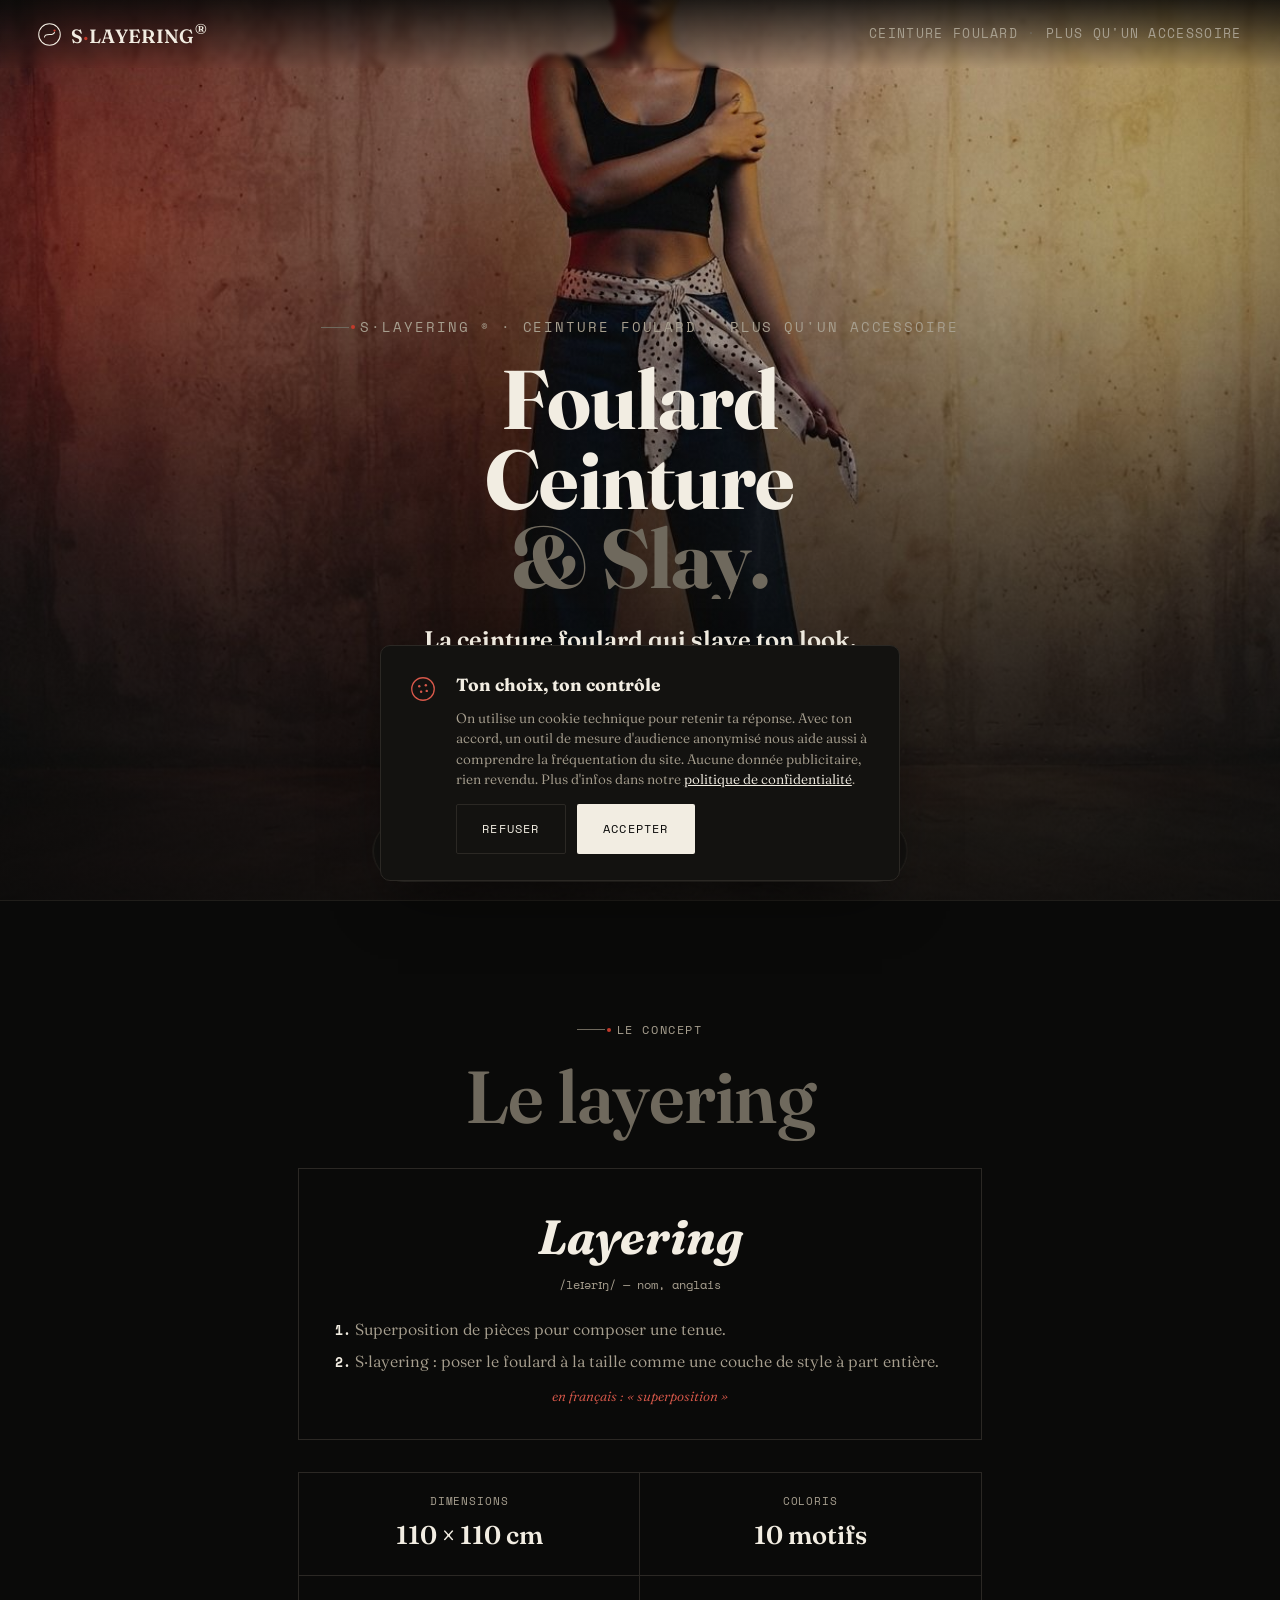
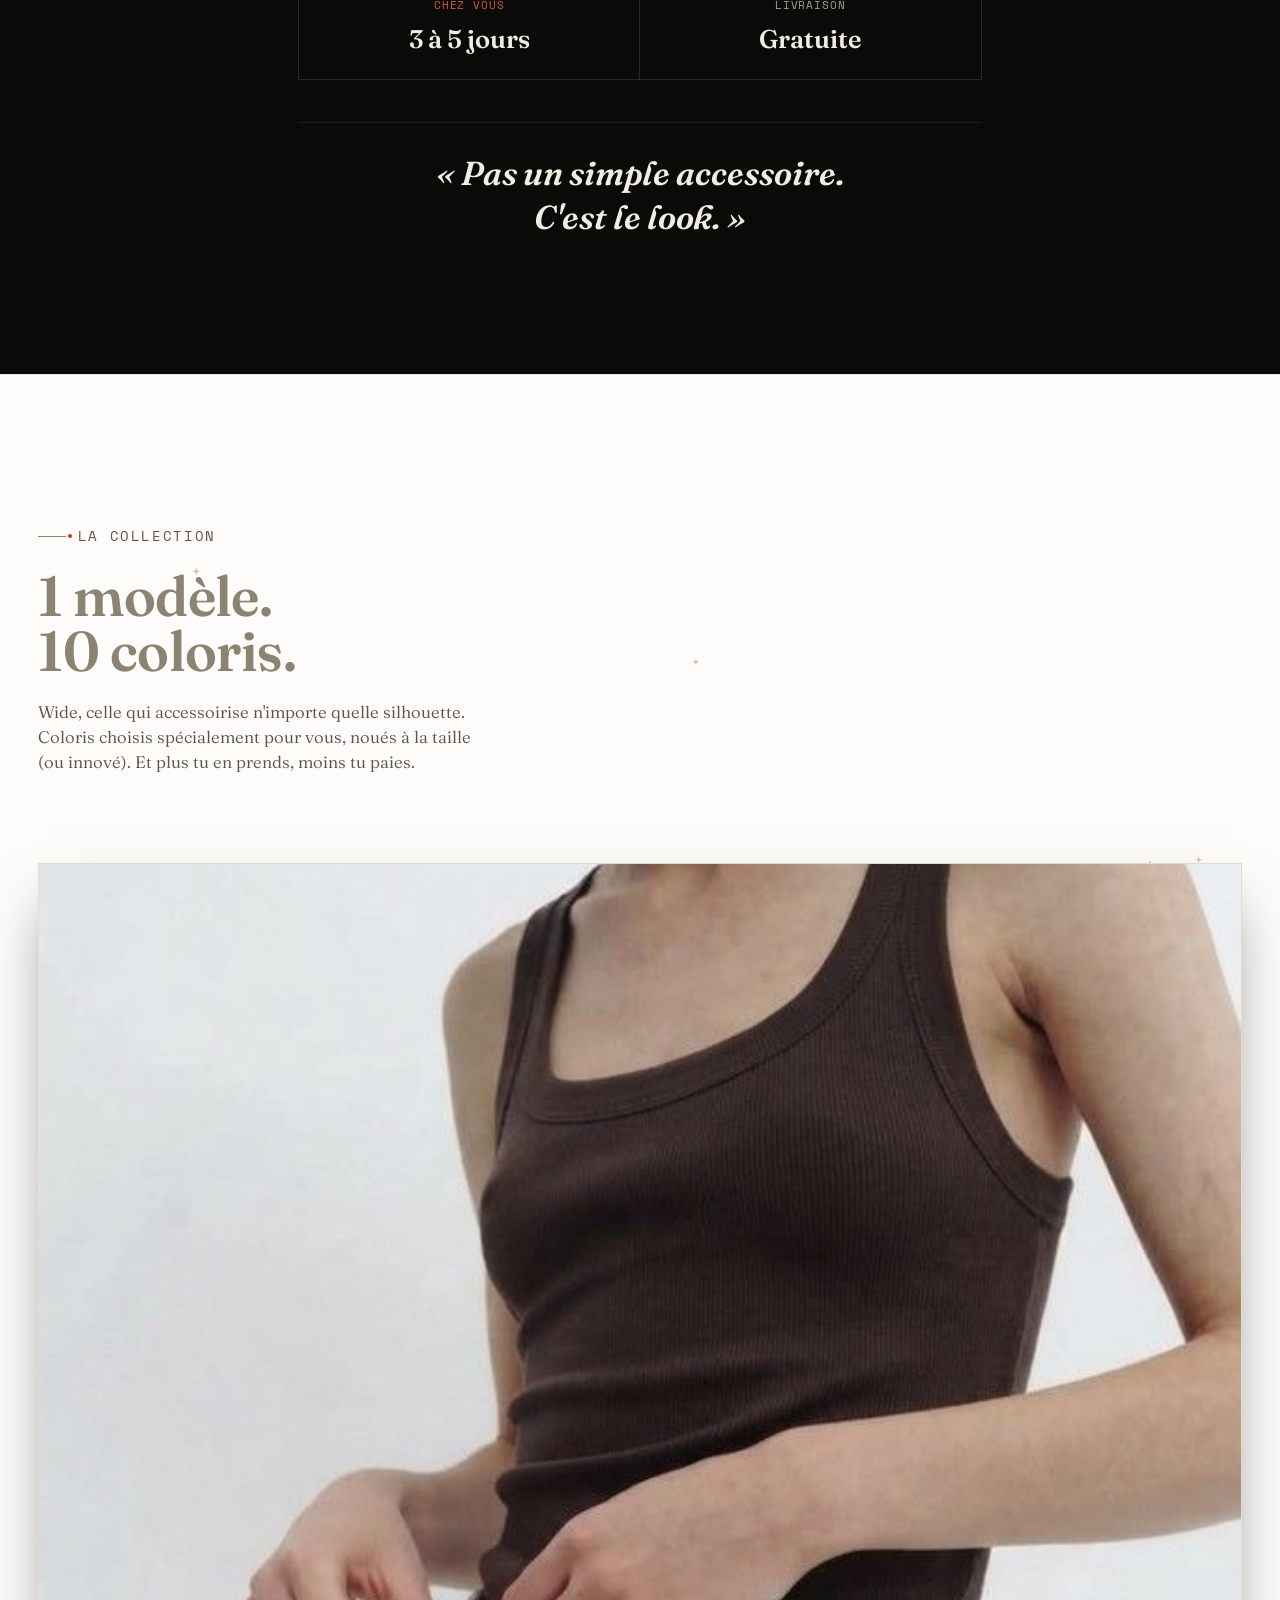
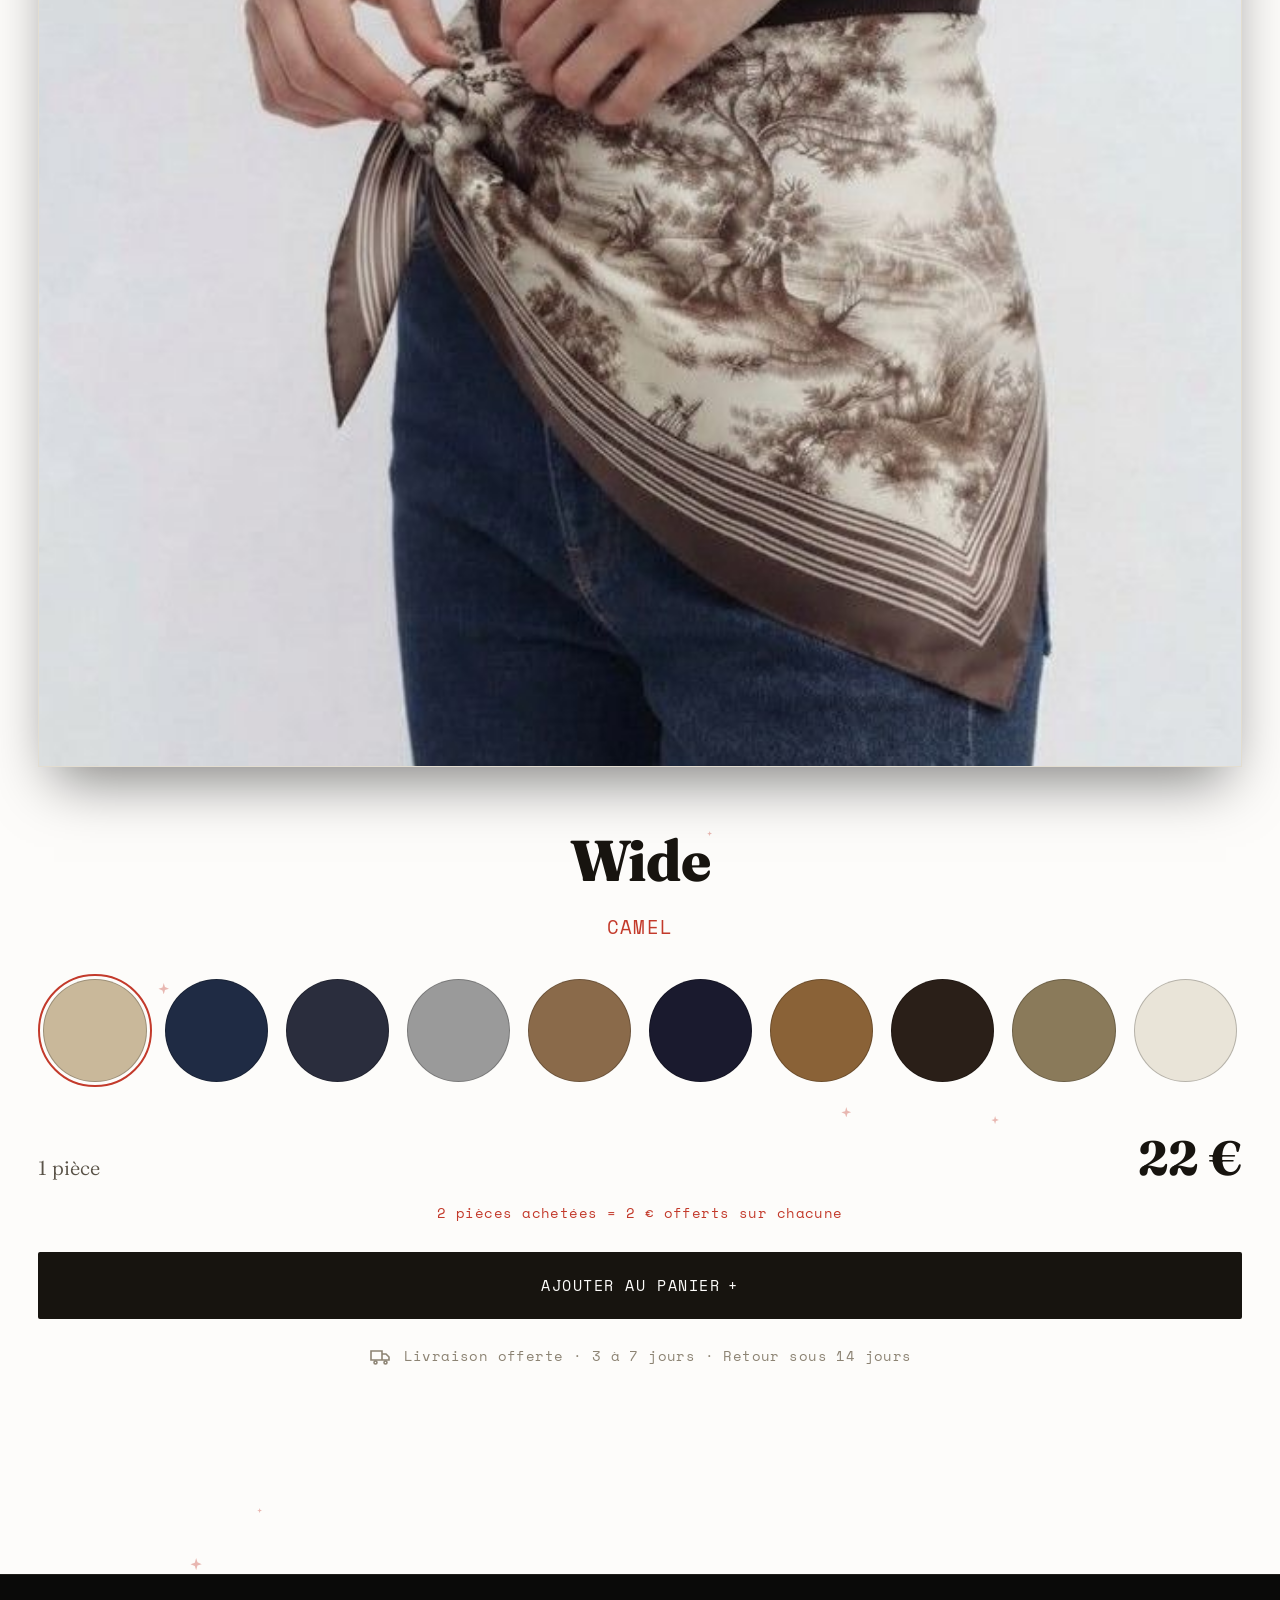
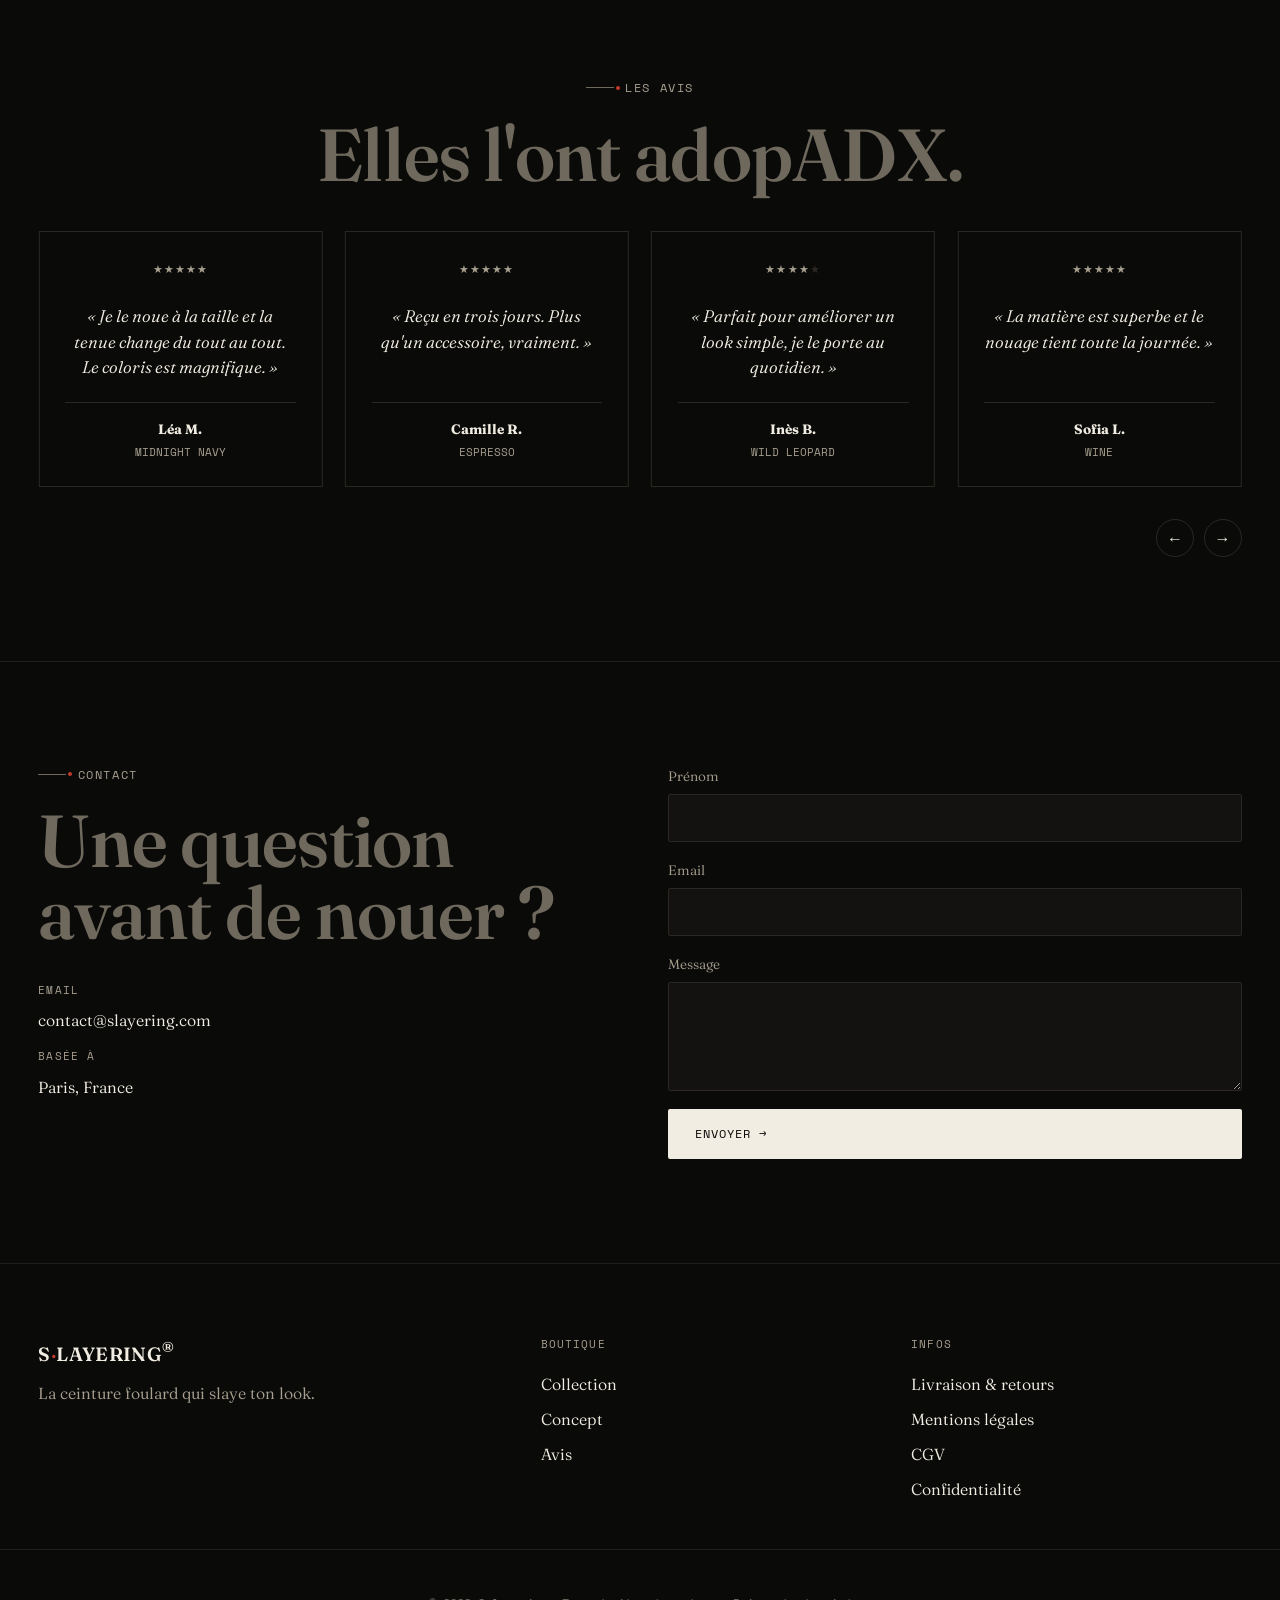
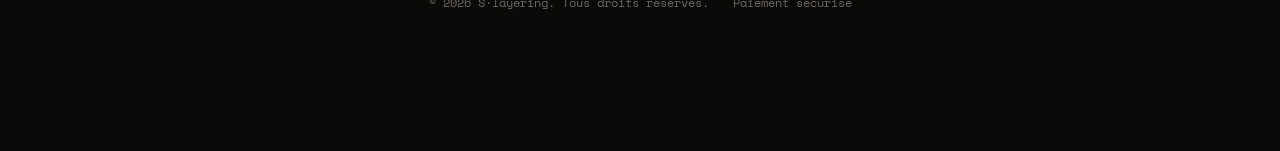
==== commit 35e9517a: "Add files via upload" ====
--- a/index.html
+++ b/index.html
@@ -3,23 +3,49 @@
 <head>
 <meta charset="UTF-8">
 <meta name="viewport" content="width=device-width, initial-scale=1">
-<title>S·layering — La ceinture foulard qui slaye ton look</title>
-<meta name="description" content="S·layering : la ceinture foulard en 10 coloris. Un seul geste : nouer, ajuster, descendre.">
+<title>Ceinture foulard Wide — 10 coloris | S·layering</title>
+<meta name="description" content="Wide, la ceinture foulard S·layering en 10 coloris. Se noue à la taille en un geste, habille toute silhouette. 22€ la pièce, 20€/pièce dès 2. Livraison offerte en UE.">
+<link rel="canonical" href="https://slayering.com/">
+<meta name="robots" content="index, follow">
+
+<!-- Favicons -->
 <link rel="icon" href="assets/favicon.svg" type="image/svg+xml">
+<link rel="alternate icon" href="assets/favicon.ico" sizes="16x16 32x32 48x48">
+<link rel="apple-touch-icon" href="assets/apple-touch-icon.png">
+<link rel="icon" type="image/png" sizes="192x192" href="assets/icon-192.png">
+<link rel="icon" type="image/png" sizes="512x512" href="assets/icon-512.png">
+<meta name="theme-color" content="#0a0a09">
+
+<!-- Open Graph / réseaux sociaux -->
+<meta property="og:type" content="website">
+<meta property="og:site_name" content="S·layering">
+<meta property="og:title" content="Ceinture foulard Wide — 10 coloris | S·layering">
+<meta property="og:description" content="Wide, la ceinture foulard S·layering en 10 coloris. Se noue à la taille en un geste, habille toute silhouette.">
+<meta property="og:url" content="https://slayering.com/">
+<meta property="og:image" content="https://slayering.com/assets/og-image.jpg">
+<meta property="og:image:width" content="1200">
+<meta property="og:image:height" content="630">
+<meta property="og:locale" content="fr_FR">
+<meta name="twitter:card" content="summary_large_image">
+<meta name="twitter:title" content="Ceinture foulard Wide — 10 coloris | S·layering">
+<meta name="twitter:description" content="Wide, la ceinture foulard S·layering en 10 coloris. Se noue à la taille en un geste, habille toute silhouette.">
+<meta name="twitter:image" content="https://slayering.com/assets/og-image.jpg">
+
 <link rel="preconnect" href="https://fonts.googleapis.com">
 <link rel="preconnect" href="https://fonts.gstatic.com" crossorigin>
-<link href="https://fonts.googleapis.com/css2?family=Fraunces:ital,opsz,wght@0,9..144,300;0,9..144,340;0,9..144,440;0,9..144,600;0,9..144,700;0,9..144,900;1,9..144,440&family=Space+Mono:wght@400;700&family=Caveat:wght@500;600&display=swap" rel="stylesheet">
+<link href="https://fonts.googleapis.com/css2?family=Fraunces:ital,opsz,wght@0,9..144,300;0,9..144,340;0,9..144,440;0,9..144,600;0,9..144,700;0,9..144,900;1,9..144,440&family=Space+Mono:wght@400;700&display=swap" rel="stylesheet">
 <link rel="stylesheet" href="styles.css">
 </head>
 <body>
 
 <div class="scrollbar"><div class="scrollbar__fill" id="scrollbarFill"></div></div>
+<div class="cursor-halo" id="cursorHalo" aria-hidden="true"></div>
 
 <!-- ================= TOP NAV ================= -->
 <header class="topbar">
   <a href="#top" class="brand">
     <span class="brand__mark" aria-hidden="true">
-      <svg viewBox="0 0 32 32" width="20" height="20">
+      <svg viewBox="0 0 32 32" width="23" height="23">
         <circle cx="16" cy="16" r="15" fill="none" stroke="currentColor" stroke-width="1.4"/>
         <path d="M9 20 C9 12, 23 20, 23 12" fill="none" stroke="currentColor" stroke-width="1.4"/>
         <circle cx="23" cy="10.5" r="1.6" fill="var(--accent)"/>
@@ -35,100 +61,92 @@
   <!-- ================= HERO ================= -->
   <section class="hero" id="hero">
     <div class="hero__bg" aria-hidden="true">
-      <img src="assets/hero.jpg" alt="">
-    </div>
-
-    <div class="hero__content wrap">
+      <img class="hero__bg-sharp" src="assets/hero.jpg" alt="Ceinture foulard S·layering nouée à la taille, sur une tenue casual chic" fetchpriority="high" decoding="async">
+    </div>
+    <div class="hero__content">
       <div class="hero__text">
-        <p class="eyebrow"><span class="eyebrow__rule"></span> S·layering<sup>®</sup> · Ceinture foulard · Plus qu'un accessoire</p>
-        <h1 class="hero__title">
-          <span><i>Foulard</i></span>
-          <span><i>Ceinture</i></span>
-          <span class="ghost"><i>Slayée</i></span>
-        </h1>
-        <p class="hero__sub">La ceinture foulard qui slaye ton look.</p>
-        <p class="hero__body">Un modèle, dix coloris, un seul geste&nbsp;: nouer, ajuster, descendre.</p>
-        <div class="hero__cta">
-          <a href="#collection" class="btn btn--solid">La collection <span aria-hidden="true">→</span></a>
-          <a href="#concept" class="btn btn--outline">Le concept</a>
-        </div>
-      </div>
-
-      <div class="hero__frame" id="heroFrame">
-        <canvas id="heroCanvas"></canvas>
+          <p class="eyebrow"><span class="eyebrow__rule"></span> S·layering<sup>®</sup> · Ceinture foulard · Plus qu'un accessoire</p>
+          <h1 class="hero__title">
+            <span><i>Foulard</i></span>
+            <span><i>Ceinture</i></span>
+            <span class="ghost"><i>&amp; Slay.</i></span>
+          </h1>
+          <p class="hero__sub">La ceinture foulard qui slaye ton look.</p>
+          <p class="hero__body">Un modèle, dix coloris, un seul geste.</p>
+          <div class="hero__cta">
+            <a href="#collection" class="btn btn--solid">La collection <span aria-hidden="true">→</span></a>
+            <a href="#concept" class="btn btn--outline">Le concept</a>
+          </div>
       </div>
     </div>
   </section>
 
   <!-- ================= CONCEPT ================= -->
   <section class="section concept" id="concept">
-    <div class="wrap concept__grid reveal">
-      <div class="concept__left">
-        <p class="eyebrow"><span class="eyebrow__rule"></span> Le concept</p>
-        <h2 class="ghost-heading" data-scramble>Le layering</h2>
-        <p class="lead">Le foulard n'est plus un accessoire. S·layering le pose à la taille, là où tout se joue. Un modèle, une grammaire&nbsp;: nouer, ajuster, descendre.</p>
-
-        <dl class="stat-grid reveal-stagger">
-          <div class="stat-grid__cell">
-            <dt>Dimensions</dt><dd>110&nbsp;×&nbsp;110&nbsp;cm</dd>
-          </div>
-          <div class="stat-grid__cell">
-            <dt>Coloris</dt><dd>10</dd>
-          </div>
-          <div class="stat-grid__cell stat-grid__cell--accent">
-            <dt>Nouage</dt><dd>1&nbsp;geste</dd>
-          </div>
-          <div class="stat-grid__cell">
-            <dt>Livraison</dt><dd>Offerte</dd>
-          </div>
-        </dl>
-      </div>
-
-      <div class="concept__right">
-        <h3 class="quote" data-scramble>Pas un simple accessoire.<br>C'est le look.</h3>
-        <div class="concept__cols reveal-stagger">
-          <div class="dict-entry">
-            <p class="dict-entry__word">Wide</p>
-            <p class="dict-entry__ipa">/waɪd/ — adjectif, anglais</p>
-            <p class="dict-entry__def"><strong>1.</strong> Large, ample, qui a une grande largeur.</p>
-            <p class="dict-entry__def"><strong>2.</strong> S·layering — le nom de la coupe qui accessoirise n'importe quelle tenue.</p>
-            <p class="dict-entry__trad">→ en français : « large »</p>
-          </div>
-          <div>
-            <p class="label">La matière</p>
-            <p>Des finitions soignées, une tenue impeccable au quotidien. Chaque coloris est choisi pour vous — la sélection fait le style.</p>
-          </div>
-        </div>
-      </div>
-    </div>
-  </section>
-
-  <!-- ================= DIVIDER (étoiles) ================= -->
-  <div class="stars-divider" id="starsDivider" aria-hidden="true"></div>
+    <div class="wrap concept__single reveal">
+      <p class="eyebrow"><span class="eyebrow__rule"></span> Le concept</p>
+      <h2 class="ghost-heading" data-scramble>Le layering</h2>
+
+      <div class="dict-entry dict-entry--big">
+        <p class="dict-entry__word">Layering</p>
+        <p class="dict-entry__ipa">/leɪərɪŋ/ — nom, anglais</p>
+        <p class="dict-entry__def"><strong>1.</strong> Superposition de pièces pour composer une tenue.</p>
+        <p class="dict-entry__def"><strong>2.</strong> S·layering&nbsp;: poser le foulard à la taille comme une couche de style à part entière.</p>
+        <p class="dict-entry__trad">en français&nbsp;: « superposition »</p>
+      </div>
+
+      <dl class="stat-grid reveal-stagger">
+        <div class="stat-grid__cell">
+          <dt>Dimensions</dt><dd>110&nbsp;×&nbsp;110&nbsp;cm</dd>
+        </div>
+        <div class="stat-grid__cell">
+          <dt>Coloris</dt><dd>10&nbsp;motifs</dd>
+        </div>
+        <div class="stat-grid__cell stat-grid__cell--accent">
+          <dt>Chez vous</dt><dd>3 à 5&nbsp;jours</dd>
+        </div>
+        <div class="stat-grid__cell">
+          <dt>Livraison</dt><dd>Gratuite</dd>
+        </div>
+      </dl>
+
+      <blockquote class="quote">« Pas un simple accessoire.<br>C'est le look. »</blockquote>
+    </div>
+  </section>
 
   <!-- ================= COLLECTION ================= -->
   <section class="section collection" id="collection">
+    <div class="stars-ambient" id="starsAmbient" aria-hidden="true"></div>
     <div class="wrap collection__grid reveal">
       <div class="collection__intro">
         <p class="eyebrow"><span class="eyebrow__rule"></span> La collection</p>
-        <h2 class="ghost-heading" data-scramble>1 modèle.<br>10 coloris.</h2>
+        <h2 class="ghost-heading">1 modèle.<br>10 coloris.</h2>
         <p class="lead">Wide, celle qui accessoirise n'importe quelle silhouette. Coloris choisis spécialement pour vous, noués à la taille (ou innové). Et plus tu en prends, moins tu paies.</p>
-
-        <div class="collection__actions">
-          <a href="#concept" class="btn btn--outline">Le concept <span aria-hidden="true">→</span></a>
-          <button type="button" class="btn btn--ghost-cart" id="openCartBtn">
-            <svg width="16" height="16" viewBox="0 0 24 24" fill="none" stroke="currentColor" stroke-width="1.6"><path d="M3 6h2l1.6 10.4A2 2 0 0 0 8.6 18h8.8a2 2 0 0 0 2-1.7L21 8H6"/><circle cx="9" cy="21" r="1.2" fill="currentColor" stroke="none"/><circle cx="18" cy="21" r="1.2" fill="currentColor" stroke="none"/></svg>
-            Panier (<span id="cartCount">0</span>) — <span id="cartTotal">0</span>&nbsp;€
+      </div>
+
+      <div class="product-inline reveal">
+        <div class="product-inline__media" id="productMedia" role="img" aria-label="Photo de la ceinture foulard Wide, coloris Camel"></div>
+        <div class="product-inline__info">
+          <h3 class="product-inline__name">Wide</h3>
+          <p class="product-inline__color" id="productColorName">Camel</p>
+
+          <div class="swatch-grid swatch-grid--inline" id="swatchGrid"></div>
+
+          <div class="price-row">
+            <span class="price-row__meta">1 pièce</span>
+            <span class="price-row__amount" id="priceAmount">22&nbsp;€</span>
+          </div>
+          <p class="price-row__hint">2 pièces achetées = 2&nbsp;€ offerts sur chacune</p>
+
+          <button type="button" class="btn btn--solid btn--block" id="addToCartBtn">
+            Ajouter au panier <span aria-hidden="true">+</span>
           </button>
-        </div>
-        <p class="fine-print">Packaging soigné · Livraison offerte · 3 à 7 jours</p>
-      </div>
-
-      <div class="collection__showcase" id="collectionShowcase">
-        <div class="showcase-photo" id="showcasePhoto">
-          <p class="showcase-photo__placeholder">Photo à venir</p>
-        </div>
-        <button type="button" class="btn btn--solid showcase-cta" id="discoverColorsBtn">Découvrir toutes les couleurs <span aria-hidden="true">→</span></button>
+
+          <p class="fine-print fine-print--icon">
+            <svg width="14" height="14" viewBox="0 0 24 24" fill="none" stroke="currentColor" stroke-width="1.6"><path d="M3 7h11v9H3zM14 10h4l3 3v3h-7z"/><circle cx="7.5" cy="18.5" r="1.5"/><circle cx="17.5" cy="18.5" r="1.5"/></svg>
+            Livraison offerte · 3 à 7 jours · Retour sous 14 jours
+          </p>
+        </div>
       </div>
     </div>
   </section>
@@ -138,7 +156,6 @@
     <div class="wrap reveal">
       <p class="eyebrow"><span class="eyebrow__rule"></span> Les avis</p>
       <h2 class="ghost-heading" data-scramble>Elles l'ont adoptée.</h2>
-      <p class="lead">Des retours de clientes qui l'ont nouée, ajustée, adoptée.</p>
 
       <div class="reviews__viewport">
         <div class="reviews__track" id="reviewsTrack"></div>
@@ -158,29 +175,36 @@
     <div class="wrap contact__grid reveal">
       <div>
         <p class="eyebrow"><span class="eyebrow__rule"></span> Contact</p>
-        <h2 class="ghost-heading" data-scramble>Une question<br>avant de nouer&nbsp;?</h2>
-        <p class="lead">Coupe, coloris, délais, retours — on répond en général sous 24h ouvrées.</p>
+        <h2 class="ghost-heading">Une question<br>avant de nouer&nbsp;?</h2>
         <ul class="contact__list">
           <li><span class="label">Email</span><a href="mailto:contact@slayering.com">contact@slayering.com</a></li>
           <li><span class="label">Basée à</span><span>Paris, France</span></li>
         </ul>
       </div>
 
-      <form class="contact__form" id="contactForm">
+      <form class="contact__form" id="contactForm" novalidate>
         <label class="field">
           <span>Prénom</span>
-          <input type="text" name="firstname" required>
+          <input type="text" name="firstname" autocomplete="given-name" minlength="2" maxlength="60" required>
+          <span class="field__error" data-error-for="firstname" hidden>Merci d'indiquer ton prénom (2 caractères minimum).</span>
         </label>
         <label class="field">
           <span>Email</span>
-          <input type="email" name="email" required>
+          <input type="email" name="email" autocomplete="email" required>
+          <span class="field__error" data-error-for="email" hidden>Merci d'indiquer une adresse email valide.</span>
         </label>
         <label class="field">
           <span>Message</span>
-          <textarea name="message" rows="4" required></textarea>
+          <textarea name="message" rows="4" minlength="10" maxlength="2000" required></textarea>
+          <span class="field__error" data-error-for="message" hidden>Ton message doit faire au moins 10 caractères.</span>
         </label>
+        <!-- Honeypot anti-spam : champ invisible pour les humains, souvent rempli par les robots -->
+        <div class="field field--honeypot" aria-hidden="true">
+          <label for="website">Laisser vide</label>
+          <input type="text" id="website" name="website" tabindex="-1" autocomplete="off">
+        </div>
         <button type="submit" class="btn btn--solid">Envoyer <span aria-hidden="true">→</span></button>
-        <p class="form__note" id="formNote" hidden>Merci — ton message est prêt à partir, branche ce formulaire à ton adresse pour le recevoir.</p>
+        <p class="form__note" id="formNote" hidden>Merci, ton message est parti !</p>
       </form>
     </div>
   </section>
@@ -202,7 +226,6 @@
     </div>
     <div class="footer__col">
       <p class="label">Infos</p>
-      <a href="#contact">Contact</a>
       <a href="livraison-retours.html">Livraison &amp; retours</a>
       <a href="mentions-legales.html">Mentions légales</a>
       <a href="cgv.html">CGV</a>
@@ -211,7 +234,7 @@
   </div>
   <div class="wrap footer__bottom">
     <p>© <span id="year"></span> S·layering. Tous droits réservés.</p>
-    <p>Paiement sécurisé · Livraison offerte · Retour sous 14 jours</p>
+    <p>Paiement sécurisé</p>
   </div>
 </footer>
 
@@ -229,55 +252,6 @@
   </button>
 </nav>
 
-<!-- ================= PRODUCT MODAL ================= -->
-<div class="modal" id="productModal" aria-hidden="true">
-  <div class="modal__backdrop" data-close></div>
-  <div class="modal__panel" role="dialog" aria-modal="true" aria-labelledby="modalTitle">
-    <button type="button" class="modal__close" data-close aria-label="Fermer">
-      <svg width="18" height="18" viewBox="0 0 24 24" fill="none" stroke="currentColor" stroke-width="1.6"><path d="M5 5l14 14M19 5L5 19"/></svg>
-    </button>
-
-    <div class="modal__media">
-      <span class="tag tag--dark" id="modalCutTag">Coupe Wide</span>
-      <div class="modal__swatch-preview" id="modalSwatchPreview"></div>
-    </div>
-
-    <div class="modal__info">
-      <p class="fine-print" id="modalMeta">Coupe Wide — 110 × 110 cm</p>
-      <h3 class="modal__title" id="modalTitle">Wide</h3>
-      <p class="modal__kicker" id="modalKicker">La plus présente.</p>
-      <p class="modal__desc" id="modalDesc">Plus de tissu, plus de présence. La ceinture foulard large qui accessoirise n'importe quelle tenue. 10 coloris.</p>
-
-      <div class="modal__colors">
-        <div class="modal__colors-head">
-          <p class="label">Coloris — <span id="modalColorName">Citron</span></p>
-          <button type="button" class="icon-btn" id="shuffleColor" aria-label="Coloris aléatoire">
-            <svg width="16" height="16" viewBox="0 0 24 24" fill="none" stroke="currentColor" stroke-width="1.6"><path d="M17 3l4 4-4 4M3 7h6c2 0 3 1 4 2l6 6M17 21l4-4-4-4M21 17h-6c-2 0-3-1-4-2l-1-1"/></svg>
-          </button>
-        </div>
-        <div class="swatch-grid" id="swatchGrid"></div>
-      </div>
-
-      <div class="pack-tabs" id="packTabs"></div>
-
-      <div class="price-row">
-        <span class="price-row__meta" id="priceMeta">1 pièce</span>
-        <span class="price-row__amount" id="priceAmount">22&nbsp;€</span>
-      </div>
-
-      <button type="button" class="btn btn--solid btn--block" id="addToCartBtn">
-        Ajouter au panier <span aria-hidden="true">+</span>
-      </button>
-
-      <p class="fine-print fine-print--icon">
-        <svg width="14" height="14" viewBox="0 0 24 24" fill="none" stroke="currentColor" stroke-width="1.6"><path d="M3 7h11v9H3zM14 10h4l3 3v3h-7z"/><circle cx="7.5" cy="18.5" r="1.5"/><circle cx="17.5" cy="18.5" r="1.5"/></svg>
-        Livraison offerte · 3 à 7 jours · Retour sous 14 jours
-      </p>
-      <a href="#" class="close-link" data-close>← Fermer</a>
-    </div>
-  </div>
-</div>
-
 <!-- ================= CART DRAWER ================= -->
 <div class="cart" id="cartDrawer" aria-hidden="true">
   <div class="cart__backdrop" data-cart-close></div>
@@ -291,6 +265,7 @@
     <div class="cart__items" id="cartItems"></div>
     <div class="cart__empty" id="cartEmpty">Ton panier est vide pour l'instant.</div>
     <div class="cart__footer">
+      <p class="fine-print" id="cartPackNote"></p>
       <div class="price-row">
         <span class="price-row__meta">Total</span>
         <span class="price-row__amount" id="cartDrawerTotal">0&nbsp;€</span>
@@ -304,6 +279,27 @@
 <!-- ================= TOAST ================= -->
 <div class="toast" id="toast" aria-live="polite"></div>
 
+<!-- ================= COOKIE CONSENT ================= -->
+<div class="cookie-banner" id="cookieBanner" role="dialog" aria-live="polite" aria-label="Consentement aux cookies" hidden>
+  <svg class="cookie-banner__icon" viewBox="0 0 32 32" fill="none" stroke="currentColor" stroke-width="1.4" aria-hidden="true">
+    <circle cx="16" cy="16" r="12"/>
+    <circle cx="12" cy="13" r="1.3" fill="currentColor" stroke="none"/>
+    <circle cx="19" cy="12" r="1.3" fill="currentColor" stroke="none"/>
+    <circle cx="14" cy="19" r="1.3" fill="currentColor" stroke="none"/>
+    <circle cx="20" cy="18" r="1.3" fill="currentColor" stroke="none"/>
+  </svg>
+  <div class="cookie-banner__body">
+    <p class="cookie-banner__title">Ton choix, ton contrôle</p>
+    <p class="cookie-banner__text">
+      On utilise un cookie technique pour retenir ta réponse. Avec ton accord, un outil de mesure d'audience anonymisé nous aide aussi à comprendre la fréquentation du site. Aucune donnée publicitaire, rien revendu. Plus d'infos dans notre <a href="politique-confidentialite.html">politique de confidentialité</a>.
+    </p>
+    <div class="cookie-banner__actions">
+      <button type="button" class="btn btn--outline" id="cookieDecline">Refuser</button>
+      <button type="button" class="btn btn--solid" id="cookieAccept">Accepter</button>
+    </div>
+  </div>
+</div>
+
 <script src="script.js"></script>
 </body>
 </html>
--- a/styles.css
+++ b/styles.css
@@ -11,13 +11,14 @@
   --ink-dim: #a79f8f;
   --ink-faint: #6f695d;
   --accent: #c33a2b;
+  --accent-text: #d7584a; /* variante plus claire, conforme AA (4.5:1+) pour du texte fin sur fond sombre */
   --accent-dim: #7d2a20;
   --gold: #c79a5e;
 
   --serif: "Fraunces", "Iowan Old Style", Georgia, serif;
   --mono: "Space Mono", ui-monospace, SFMono-Regular, monospace;
 
-  --wrap: 1240px;
+  --wrap: 1520px;
   --gap: clamp(1.25rem, 3vw, 2.5rem);
   --radius: 2px;
 }
@@ -61,6 +62,9 @@
 .eyebrow{
   display:flex;
   align-items:center;
+  justify-content:center;
+  flex-wrap:wrap;
+  row-gap:.35rem;
   gap:.7rem;
   font-family:var(--mono);
   font-size:.72rem;
@@ -74,6 +78,7 @@
   background:var(--ink-faint);
   display:inline-block;
   position:relative;
+  flex-shrink:0;
 }
 .eyebrow__rule::after{
   content:"";
@@ -102,6 +107,7 @@
   letter-spacing:-.01em;
   color:var(--ink-faint);
   margin:0 0 1.3rem;
+  text-align:center;
 }
 .ghost-heading--split{
   color:var(--ink);
@@ -110,8 +116,8 @@
 .quote{
   font-family:var(--serif);
   font-weight:600;
-  font-size:clamp(1.9rem, 4vw, 3rem);
-  line-height:1.05;
+  font-size:clamp(1.35rem, 2.3vw, 1.8rem);
+  line-height:1.3;
   margin:0 0 2.2rem;
   color:var(--ink);
 }
@@ -120,7 +126,8 @@
   font-size:1.05rem;
   color:var(--ink-dim);
   max-width:42ch;
-  margin:0 0 2rem;
+  margin:0 auto 2rem;
+  text-align:center;
 }
 .lead--wide{ max-width:56ch; }
 
@@ -132,7 +139,7 @@
   margin-top:1rem;
 }
 .fine-print--icon{
-  display:flex; align-items:center; gap:.5rem;
+  display:flex; align-items:center; justify-content:center; gap:.5rem;
   margin-top:1.1rem;
 }
 
@@ -150,8 +157,15 @@
   text-transform:uppercase;
   border:1px solid transparent;
   border-radius:var(--radius);
-  transition:background-color .18s ease, color .18s ease, border-color .18s ease, transform .18s ease;
+  transition:background-color .18s ease, color .18s ease, border-color .18s ease, transform .22s cubic-bezier(.2,1,.3,1), box-shadow .22s ease;
   white-space:nowrap;
+}
+.btn:hover{
+  transform:scale(1.045) translateY(-2px);
+  box-shadow:0 14px 28px -10px rgba(0,0,0,.5);
+}
+.btn:active{
+  transform:scale(1.01) translateY(0);
 }
 .btn--solid{
   background:var(--ink);
@@ -171,6 +185,60 @@
 }
 .btn--ghost-cart:hover{ border-color:var(--ink-dim); }
 .btn--block{ width:100%; justify-content:center; }
+
+/* Cookie consent banner */
+.cookie-banner{
+  position:fixed;
+  left:1.2rem;
+  right:1.2rem;
+  bottom:1.2rem;
+  z-index:80;
+  max-width:520px;
+  margin:0 auto;
+  background:var(--bg-raised);
+  border:1px solid var(--line);
+  border-radius:10px;
+  padding:1.6rem 1.7rem;
+  box-shadow:0 28px 56px -18px rgba(0,0,0,.55);
+  display:flex;
+  align-items:flex-start;
+  gap:1.1rem;
+  animation:cookie-rise .5s cubic-bezier(.2,1,.3,1);
+}
+.cookie-banner[hidden]{ display:none; }
+@keyframes cookie-rise{
+  from{ opacity:0; transform:translateY(16px); }
+  to{ opacity:1; transform:translateY(0); }
+}
+.cookie-banner__icon{
+  width:30px; height:30px;
+  flex-shrink:0;
+  color:var(--accent-text);
+  margin-top:.1rem;
+}
+.cookie-banner__body{ display:flex; flex-direction:column; gap:.6rem; }
+.cookie-banner__title{
+  font-family:var(--serif);
+  font-weight:700;
+  font-size:1.1rem;
+  margin:0;
+}
+.cookie-banner__text{
+  font-size:.85rem;
+  color:var(--ink-dim);
+  line-height:1.5;
+  margin:0 0 .3rem;
+}
+.cookie-banner__text a{ color:var(--ink); text-decoration:underline; }
+.cookie-banner__actions{
+  display:flex;
+  gap:.7rem;
+}
+@media (max-width:520px){
+  .cookie-banner{ padding:1.3rem 1.4rem; }
+  .cookie-banner__actions{ justify-content:stretch; }
+  .cookie-banner__actions .btn{ flex:1; justify-content:center; }
+}
 
 .icon-btn{
   display:inline-flex;
@@ -188,7 +256,7 @@
    Top bar
    ============================================================= */
 .topbar{
-  position:fixed; inset:0 0 auto 0;
+  position:fixed; top:0; left:0; right:0;
   z-index:40;
   display:flex;
   align-items:center;
@@ -197,18 +265,19 @@
   background:linear-gradient(to bottom, rgba(10,10,9,.85), rgba(10,10,9,0));
   backdrop-filter:blur(2px);
 }
-.brand{ display:flex; align-items:center; gap:.55rem; }
+.brand{ display:flex; align-items:center; gap:.6rem; }
 .brand__mark{ color:var(--ink); display:inline-flex; }
+.brand__mark svg{ width:23px; height:23px; }
 .brand__word{
   font-family:var(--serif);
   font-weight:600;
-  font-size:1.05rem;
+  font-size:1.2rem;
   letter-spacing:.02em;
 }
 .brand__dot{ color:var(--accent); }
 .topbar__tagline{
   font-family:var(--mono);
-  font-size:.7rem;
+  font-size:.82rem;
   letter-spacing:.1em;
   text-transform:uppercase;
   color:var(--ink-dim);
@@ -225,38 +294,37 @@
   position:relative;
   min-height:100svh;
   display:flex;
-  align-items:center;
+  align-items:flex-end;
   overflow:hidden;
   padding-top:6rem;
 }
 .hero__bg{
-  position:absolute; inset:0;
+  position:absolute; top:0; right:0; bottom:0; left:0;
   z-index:0;
-  overflow:hidden;
-}
-.hero__bg img{
+}
+.hero__bg-blur{ display:none; }
+.hero__bg-sharp{
+  position:absolute; top:0; right:0; bottom:0; left:0;
   width:100%; height:100%;
   object-fit:cover;
-  filter:blur(38px) saturate(1.1) brightness(.55);
-  transform:scale(1.15);
+  object-position:center 0%;
 }
 .hero__bg::after{
   content:"";
-  position:absolute; inset:0;
-  background:linear-gradient(180deg, rgba(10,10,9,.55) 0%, rgba(10,10,9,.75) 100%);
+  position:absolute; top:0; right:0; bottom:0; left:0;
+  background:linear-gradient(180deg, rgba(10,10,9,.15) 0%, rgba(10,10,9,.35) 45%, rgba(10,10,9,.85) 100%);
 }
 .hero__content{
   position:relative;
   z-index:1;
-  display:grid;
-  grid-template-columns:1.15fr 1fr;
-  gap:clamp(2rem, 5vw, 4.5rem);
-  align-items:center;
-  padding-block:2rem;
-}
-@media (max-width:900px){
-  .hero__content{ grid-template-columns:1fr; }
-}
+  width:100%;
+  padding:2rem var(--gap) 7.5rem;
+  box-sizing:border-box;
+  display:flex;
+  justify-content:center;
+}
+.hero__text{ max-width:640px; text-align:center; }
+.hero .eyebrow{ justify-content:center; font-size:.85rem; }
 .hero__title{
   margin:0 0 1.4rem;
   font-family:var(--serif);
@@ -271,53 +339,45 @@
   font-family:var(--serif);
   font-weight:600;
   font-size:clamp(1.1rem, 2.2vw, 1.5rem);
-  margin:0 0 .8rem;
+  margin:0 auto .8rem;
   max-width:34ch;
 }
 .hero__body{
   color:var(--ink-dim);
   max-width:46ch;
-  margin:0 0 2.2rem;
-}
-.hero__cta{ display:flex; gap:.9rem; flex-wrap:wrap; }
-
-.hero__frame{
-  position:relative;
-  aspect-ratio:4/5;
+  margin:0 auto 2.2rem;
+}
+.hero__cta{ display:flex; gap:.9rem; flex-wrap:wrap; justify-content:center; }
+
+/* =============================================================
+   Sections generic
+   ============================================================= */
+.section{ padding:6.5rem 0; border-top:1px solid var(--line-soft); }
+
+/* Concept — single centered column */
+.concept{ padding:7.5rem 0 8.5rem; }
+.concept__single{
+  max-width:760px;
+  margin:0 auto;
+  display:flex;
+  flex-direction:column;
+  align-items:center;
+  text-align:center;
+}
+.concept__single .ghost-heading{ margin-bottom:2.2rem; }
+.concept__single .dict-entry,
+.concept__single .stat-grid,
+.concept__single .quote{
   width:100%;
-  max-width:460px;
-  margin-inline:auto;
-  border:1px solid var(--line);
-  background:var(--bg-raised);
-  overflow:hidden;
-}
-.hero__frame canvas{
-  width:100%; height:100%; display:block;
-  cursor:crosshair;
-}
-@media (max-width:900px){
-  .hero__frame{ max-width:360px; }
-}
-
-/* =============================================================
-   Sections generic
-   ============================================================= */
-.section{ padding:6.5rem 0; border-top:1px solid var(--line-soft); }
-
-/* Concept */
-.concept__grid{
-  display:grid;
-  grid-template-columns:1fr 1fr;
-  gap:4rem;
-}
-@media (max-width:860px){
-  .concept__grid{ grid-template-columns:1fr; gap:3rem; }
-}
+  max-width:100%;
+}
+.dict-entry__def{ text-align:left; }
+
 .stat-grid{
   display:grid;
   grid-template-columns:1fr 1fr;
   border:1px solid var(--line);
-  margin:0;
+  margin:2rem 0 0;
 }
 .stat-grid__cell{
   padding:1.3rem 1.4rem;
@@ -337,26 +397,17 @@
 .stat-grid__cell dd{
   font-family:var(--serif);
   font-weight:600;
-  font-size:1.9rem;
+  font-size:1.6rem;
   margin:0;
 }
-.stat-grid__cell--accent dt{ color:var(--accent); }
-
-.concept__cols{
-  display:grid;
-  grid-template-columns:1fr 1fr;
-  gap:2rem;
-}
-.concept__cols p:not(.label){ color:var(--ink-dim); }
-@media (max-width:560px){
-  .concept__cols{ grid-template-columns:1fr; }
-}
+.stat-grid__cell--accent dt{ color:var(--accent-text); }
 
 /* Dictionary-style definition */
 .dict-entry{
   border:1px solid var(--line);
   padding:1.4rem 1.5rem;
 }
+.dict-entry--big{ padding:2rem 2.2rem; }
 .dict-entry__word{
   font-family:var(--serif);
   font-weight:700;
@@ -364,90 +415,205 @@
   font-size:1.5rem;
   margin:0 0 .2rem;
 }
+.dict-entry--big .dict-entry__word{ font-size:clamp(2rem, 4vw, 3rem); }
 .dict-entry__ipa{
   font-family:var(--mono);
   font-size:.72rem;
   color:var(--ink-dim);
   margin:0 0 .9rem;
 }
+.dict-entry--big .dict-entry__ipa{ margin-bottom:1.5rem; }
 .dict-entry__def{
   font-size:.92rem;
   color:var(--ink-dim);
   margin:0 0 .5rem;
 }
+.dict-entry--big .dict-entry__def{ font-size:1rem; }
 .dict-entry__def strong{ color:var(--ink); font-family:var(--mono); font-size:.8rem; }
 .dict-entry__trad{
   font-size:.85rem;
-  color:var(--accent);
+  color:var(--accent-text);
   margin:.8rem 0 0;
   font-style:italic;
 }
 
-/* Stars divider between sections */
-.stars-divider{
-  position:relative;
-  height:88px;
+.concept__single .quote{
+  margin:2.6rem 0 0;
+  padding:1.8rem 0 0;
+  border-top:1px solid var(--line-soft);
+  font-style:italic;
+  font-size:clamp(1.5rem, 2.6vw, 2.1rem);
+}
+
+/* Ambient floating stars (background layer, no delimited zone) */
+.stars-ambient{
+  position:absolute; top:0; right:0; bottom:0; left:0;
   overflow:hidden;
-  background:var(--bg);
-  border-top:1px solid var(--line-soft);
-}
-.stars-divider__star{
+  pointer-events:none;
+  z-index:0;
+}
+.stars-ambient__star{
   position:absolute;
   color:var(--accent);
-  opacity:.7;
-  animation:star-float 6s ease-in-out infinite, star-twinkle 3.4s ease-in-out infinite;
+  opacity:.35;
+  animation:star-float 7s ease-in-out infinite, star-twinkle 4s ease-in-out infinite;
 }
 @keyframes star-float{
   0%, 100%{ transform:translateY(0); }
-  50%{ transform:translateY(-14px); }
+  50%{ transform:translateY(-16px); }
 }
 @keyframes star-twinkle{
-  0%, 100%{ opacity:.25; }
-  50%{ opacity:.85; }
+  0%, 100%{ opacity:.12; }
+  50%{ opacity:.5; }
 }
 @media (prefers-reduced-motion: reduce){
-  .stars-divider__star{ animation:none; opacity:.5; }
+  .stars-ambient__star{ animation:none; opacity:.2; }
 }
 
 /* Collection */
+.collection{
+  position:relative;
+  padding-top:9rem;
+  padding-bottom:12rem;
+  background:#fdfcfa;
+  /* Section entière repasse en clair : on redéfinit les tokens de couleur
+     localement, tout ce qui utilise var(--ink)/var(--line)/etc. à l'intérieur
+     en hérite automatiquement. */
+  --bg: #fdfcfa;
+  --bg-raised: #f4f1ea;
+  --bg-raised-2: #ece7dc;
+  --line: #e3ddd0;
+  --line-soft: #ece7dc;
+  --ink: #17140f;
+  --ink-dim: #5a5348;
+  --ink-faint: #8c8373;
+  --accent-text: #c33a2b; /* sur fond clair, le rouge de base passe déjà l'AA */
+  color:var(--ink); /* réapplique explicitement : sinon les enfants sans
+                        color déclarée hériteraient encore du crème du body */
+}
+
+.collection__intro .eyebrow{
+  display:inline-flex;
+  font-size:.86rem;
+  letter-spacing:.12em;
+}
+
+/* Bouton "Ajouter au panier" : var(--ink) est désormais sombre dans cette
+   section, donc on fixe explicitement un CTA foncé sur texte clair plutôt
+   que de laisser .btn--solid hériter (qui deviendrait noir sur noir). */
+.collection .btn--solid{
+  background:#17140f;
+  color:#fdfcfa;
+}
+.collection .btn--solid:hover{ background:#332c22; }
+.collection #addToCartBtn{
+  padding:1.3rem 2rem;
+  font-size:.95rem;
+  letter-spacing:.1em;
+}
+
+/* Anneau des pastilles couleur : le blanc translucide pensé pour un fond
+   sombre disparaît sur fond clair, on le fonce. */
+.collection .swatch__fill{ border-color:rgba(0,0,0,.22); }
+
+/* Les 10 pastilles tiennent sur une seule ligne, alignées à gauche, et
+   occupent la même largeur totale que le bouton "Ajouter au panier"
+   juste en dessous (au lieu d'être artificiellement rétrécies). */
+.collection .swatch-grid--inline{
+  grid-template-columns:repeat(10, 1fr);
+  gap:.5rem;
+  width:100%;
+}
+
+/* Bloc produit agrandi : nom de couleur, "1 pièce" et prix plus lisibles */
+.collection .product-inline__color{ font-size:1.2rem; }
+.collection .price-row__meta{ font-size:1.25rem; }
+.collection .price-row__amount{ font-size:3rem; }
+.collection .price-row__hint{ font-size:.9rem; margin-bottom:1.8rem; }
+.collection .fine-print--icon{
+  font-size:.85rem;
+  gap:.7rem;
+  margin-top:1.6rem;
+  white-space:nowrap;
+}
+.collection .fine-print--icon svg{ width:24px; height:24px; flex-shrink:0; }
+@media (max-width:560px){
+  .collection .fine-print--icon{ white-space:normal; }
+}
+
+/* "1 modèle. 10 coloris." : plus discret pour laisser la place au produit */
+.collection__intro .ghost-heading{
+  font-size:clamp(2.5rem, 4.6vw, 3.5rem);
+  text-align:left;
+}
+.collection__intro .lead{
+  text-align:left;
+  margin-inline:0;
+}
+.collection__intro .eyebrow{ justify-content:flex-start; }
+
 .collection__grid{
+  position:relative;
+  z-index:1;
   display:grid;
-  grid-template-columns:.85fr 1.5fr;
+  grid-template-columns:.85fr 1.15fr;
   gap:3.5rem;
   align-items:start;
-}
-@media (max-width:960px){
+  /* max-width/centrage hérités de .wrap (var(--wrap)) : mêmes marges
+     gauche/droite que le reste du site. */
+}
+/* Les deux grilles imbriquées (intro|produit, puis photo|infos à l'intérieur)
+   doivent basculer en 1 colonne au MÊME seuil : sinon, entre 720px et 960px,
+   la grille interne restait sur 2 colonnes à l'intérieur d'une colonne déjà
+   réduite, et débordait horizontalement (visible sur tablette/petit écran). */
+@media (max-width:1300px){
   .collection__grid{ grid-template-columns:1fr; }
 }
-.collection__actions{ display:flex; gap:.9rem; flex-wrap:wrap; margin-bottom:.2rem; }
-
-.collection__showcase{
-  display:flex;
-  flex-direction:column;
-  gap:1.2rem;
-  max-width:460px;
-}
-.showcase-photo{
+
+.product-inline{
+  display:grid;
+  grid-template-columns:1.12fr 1fr;
+  gap:3.2rem;
+  align-items:center;
+}
+@media (max-width:1300px){
+  .product-inline{ grid-template-columns:1fr; }
+}
+.product-inline__media{
   aspect-ratio:4/5;
-  border:1px solid var(--line);
-  background:var(--bg-raised);
-  filter:grayscale(1) brightness(.85);
-  transition:filter .4s ease;
-  display:flex;
-  align-items:center;
-  justify-content:center;
+  min-height:580px;
+  border:1px solid var(--line);
   background-size:cover;
-  background-position:center;
-}
-.showcase-photo:hover{ filter:grayscale(.4) brightness(.95); }
-.showcase-photo__placeholder{
-  font-family:var(--mono);
-  font-size:.75rem;
-  color:var(--ink-faint);
+  background-position:center 30%;
+  box-shadow:0 28px 56px -16px rgba(0,0,0,.5);
+  filter:blur(0) saturate(1);
+  opacity:1;
+  transition:filter .22s ease, opacity .22s ease;
+}
+.product-inline__media.is-switching{
+  filter:blur(14px) saturate(1.15);
+  opacity:.55;
+}
+@media (max-width:720px){
+  .product-inline__media{ min-height:380px; }
+}
+.product-inline__info{ text-align:center; }
+.product-inline__name{
+  font-family:var(--serif);
+  font-weight:800;
+  font-size:3.6rem;
+  margin:0 0 .5rem;
+}
+.product-inline__color{
+  font-family:var(--mono);
+  font-size:1rem;
+  letter-spacing:.06em;
   text-transform:uppercase;
-  letter-spacing:.08em;
-}
-.showcase-cta{ width:100%; justify-content:center; }
+  color:var(--accent);
+  margin:0 0 2rem;
+}
+.swatch-grid--inline{ margin-bottom:2.2rem; gap:.65rem; }
+.swatch-grid--inline .swatch{ padding:3px; }
 
 /* Reviews */
 .reviews__viewport{ overflow:hidden; margin-top:2.5rem; }
@@ -467,7 +633,7 @@
 }
 @media (max-width:960px){ .review-card{ flex-basis:calc(50% - .7rem); } }
 @media (max-width:600px){ .review-card{ flex-basis:100%; } }
-.review-card__stars{ display:flex; justify-content:space-between; align-items:center; }
+.review-card__stars{ display:flex; justify-content:center; align-items:center; }
 .review-card__stars span{
   font-family:var(--mono); font-size:.7rem; color:var(--ink-dim);
   padding:.25rem 0;
@@ -476,18 +642,21 @@
 .stars .off{ color:var(--line); }
 .review-card__quote{
   color:var(--ink);
-  font-family:"Caveat", var(--serif);
-  font-weight:600;
-  font-size:1.4rem;
-  line-height:1.3;
+  font-family:var(--serif);
+  font-style:italic;
+  font-weight:340;
+  font-size:1.05rem;
+  line-height:1.5;
+  text-align:center;
   flex:1;
   margin:0;
 }
 .review-card__who{
-  display:flex; justify-content:space-between; align-items:baseline;
+  display:flex; flex-direction:column; align-items:center; gap:.25rem;
   border-top:1px solid var(--line);
   padding-top:1rem;
   font-size:.85rem;
+  text-align:center;
 }
 .review-card__who strong{ font-family:var(--serif); font-weight:700; }
 .review-card__who span{
@@ -507,8 +676,11 @@
   gap:3.5rem;
 }
 @media (max-width:860px){ .contact__grid{ grid-template-columns:1fr; } }
-.contact__list{ margin-top:2rem; display:flex; flex-direction:column; gap:1rem; }
-.contact__list li{ display:flex; flex-direction:column; gap:.15rem; }
+.contact__grid > div:first-child{ text-align:left; }
+.contact__grid > div:first-child .eyebrow,
+.contact__grid > div:first-child .ghost-heading{ justify-content:flex-start; text-align:left; }
+.contact__list{ margin-top:2rem; display:flex; flex-direction:column; align-items:flex-start; gap:1rem; }
+.contact__list li{ display:flex; flex-direction:column; align-items:flex-start; gap:.15rem; }
 .contact__list a:hover{ color:var(--accent); }
 .contact__form{ display:flex; flex-direction:column; gap:1.1rem; }
 .field{ display:flex; flex-direction:column; gap:.5rem; font-size:.85rem; color:var(--ink-dim); }
@@ -522,6 +694,19 @@
   resize:vertical;
 }
 .field input:focus, .field textarea:focus{ outline:none; border-color:var(--accent); }
+.field input:invalid, .field textarea:invalid{ box-shadow:none; }
+.field.is-invalid input, .field.is-invalid textarea{ border-color:var(--accent); }
+.field__error{
+  font-size:.78rem;
+  color:var(--accent);
+}
+.field--honeypot{
+  position:absolute;
+  width:1px; height:1px;
+  overflow:hidden;
+  clip:rect(0 0 0 0);
+  white-space:nowrap;
+}
 .form__note{ font-size:.85rem; color:var(--ink-dim); }
 
 /* Footer */
@@ -531,13 +716,15 @@
   grid-template-columns:1.4fr 1fr 1fr;
   gap:2.5rem;
   margin-bottom:3rem;
+  text-align:left;
 }
 @media (max-width:720px){ .footer__grid{ grid-template-columns:1fr 1fr; } }
+.footer__brand{ display:flex; flex-direction:column; align-items:flex-start; }
 .footer__brand p{ color:var(--ink-dim); margin-top:.7rem; max-width:28ch; }
-.footer__col{ display:flex; flex-direction:column; gap:.7rem; }
+.footer__col{ display:flex; flex-direction:column; align-items:flex-start; gap:.7rem; }
 .footer__col a:hover{ color:var(--accent); }
 .footer__bottom{
-  display:flex; justify-content:space-between; flex-wrap:wrap; gap:.6rem;
+  display:flex; justify-content:center; flex-wrap:wrap; gap:1.5rem;
   padding-top:2rem;
   border-top:1px solid var(--line-soft);
   font-family:var(--mono);
@@ -607,12 +794,12 @@
    Product modal
    ============================================================= */
 .modal{
-  position:fixed; inset:0; z-index:100;
+  position:fixed; top:0; right:0; bottom:0; left:0; z-index:100;
   display:none;
 }
 .modal.is-open{ display:block; }
 .modal__backdrop{
-  position:absolute; inset:0;
+  position:absolute; top:0; right:0; bottom:0; left:0;
   background:rgba(6,6,5,.82);
   backdrop-filter:blur(3px);
 }
@@ -656,11 +843,11 @@
   border:1px solid var(--line);
 }
 .tag--dark{ background:rgba(10,10,9,.85); }
-.modal__swatch-preview{ position:absolute; inset:0; }
+.modal__swatch-preview{ position:absolute; top:0; right:0; bottom:0; left:0; }
 .modal__swatch-preview svg{ width:100%; height:100%; }
 .modal__info{ padding:2.4rem 2.2rem; display:flex; flex-direction:column; }
 .modal__title{ font-family:var(--serif); font-weight:800; font-size:2.6rem; margin:.5rem 0 0; line-height:1; }
-.modal__kicker{ color:var(--accent); font-family:var(--mono); font-size:.75rem; letter-spacing:.08em; text-transform:uppercase; margin:.6rem 0 1.2rem; }
+.modal__kicker{ color:var(--accent-text); font-family:var(--mono); font-size:.75rem; letter-spacing:.08em; text-transform:uppercase; margin:.6rem 0 1.2rem; }
 .modal__desc{ color:var(--ink-dim); margin:0 0 1.7rem; }
 .modal__colors{ margin-bottom:1.6rem; }
 .modal__colors-head{ display:flex; align-items:center; justify-content:space-between; margin-bottom:.9rem; }
@@ -674,7 +861,7 @@
   padding:2px;
   display:flex;
 }
-.swatch__fill{ width:100%; height:100%; border-radius:50%; border:1px solid rgba(0,0,0,.25); }
+.swatch__fill{ width:100%; height:100%; border-radius:50%; border:1.5px solid rgba(255,255,255,.55); }
 .swatch.is-active{ border-color:var(--accent); }
 
 .pack-tabs{
@@ -702,6 +889,14 @@
 }
 .price-row__meta{ color:var(--ink-dim); font-size:.9rem; }
 .price-row__amount{ font-family:var(--serif); font-weight:700; font-size:2.1rem; }
+.price-row__amount .cart-item__was{ display:inline; margin-right:.5rem; font-size:1.1rem; }
+.price-row__hint{
+  margin:-.7rem 0 1.4rem;
+  font-family:var(--mono);
+  font-size:.72rem;
+  letter-spacing:.03em;
+  color:var(--accent);
+}
 
 .close-link{
   margin-top:1.1rem;
@@ -715,9 +910,9 @@
 /* =============================================================
    Cart drawer
    ============================================================= */
-.cart{ position:fixed; inset:0; z-index:110; display:none; }
+.cart{ position:fixed; top:0; right:0; bottom:0; left:0; z-index:110; display:none; }
 .cart.is-open{ display:block; }
-.cart__backdrop{ position:absolute; inset:0; background:rgba(6,6,5,.75); }
+.cart__backdrop{ position:absolute; top:0; right:0; bottom:0; left:0; background:rgba(6,6,5,.75); }
 .cart__panel{
   position:absolute; top:0; right:0; bottom:0;
   width:min(420px, 100%);
@@ -737,8 +932,9 @@
 .cart-item__swatch{ width:56px; height:56px; border-radius:50%; }
 .cart-item__name{ font-family:var(--serif); font-weight:700; margin:0 0 .2rem; }
 .cart-item__meta{ font-family:var(--mono); font-size:.68rem; color:var(--ink-dim); text-transform:uppercase; }
-.cart-item__price{ font-family:var(--serif); font-weight:700; }
-.cart-item__remove{ font-family:var(--mono); font-size:.65rem; color:var(--ink-faint); text-decoration:underline; margin-top:.3rem; }
+.cart-item__price{ font-family:var(--serif); font-weight:700; text-align:right; }
+.cart-item__was{ font-family:var(--mono); font-size:.72rem; color:var(--ink-dim); font-weight:400; text-decoration:line-through; display:block; }
+.cart-item__remove{ font-family:var(--mono); font-size:.65rem; color:var(--ink-dim); text-decoration:underline; margin-top:.3rem; }
 .cart__empty{ color:var(--ink-dim); padding:2rem 0; text-align:center; display:none; }
 .cart__footer{ border-top:1px solid var(--line); padding-top:1.2rem; margin-top:1rem; }
 
@@ -794,6 +990,12 @@
   font-size:.88rem;
 }
 .legal-page__notice strong{ display:block; margin-bottom:.4rem; }
+.legal-page__fineprint{
+  font-family:var(--mono);
+  font-size:.72rem !important;
+  color:var(--ink-faint) !important;
+  margin-top:-.4rem !important;
+}
 
 /* =============================================================
    Scroll-triggered reveal
@@ -858,12 +1060,6 @@
 .hero.is-ready .hero__sub{ opacity:1; transform:none; transition-delay:.55s; }
 .hero.is-ready .hero__body{ opacity:1; transform:none; transition-delay:.65s; }
 .hero.is-ready .hero__cta{ opacity:1; transform:none; transition-delay:.75s; }
-.hero__frame{
-  opacity:0; transform:scale(.96);
-  transition:opacity 1s ease, transform 1s cubic-bezier(.16,1,.3,1);
-  transition-delay:.3s;
-}
-.hero.is-ready .hero__frame{ opacity:1; transform:scale(1); }
 
 /* =============================================================
    Magnetic buttons
@@ -889,6 +1085,49 @@
   .reveal, .reveal-stagger > *, .hero__title span > i, .hero__sub, .hero__body, .hero__cta, .hero .eyebrow{
     opacity:1 !important; transform:none !important;
   }
+}
+
+/* =============================================================
+   Global cursor halo
+   ============================================================= */
+.cursor-halo{
+  position:fixed;
+  top:0; left:0;
+  width:420px; height:420px;
+  margin-left:-210px; margin-top:-210px;
+  border-radius:50%;
+  background:radial-gradient(circle, rgba(195,58,43,.22) 0%, rgba(199,154,94,.1) 45%, transparent 72%);
+  pointer-events:none;
+  z-index:5;
+  opacity:0;
+  transform:translate(-100px,-100px);
+  transition:opacity .5s ease;
+  /* Pas de mix-blend-mode:screen : ça s'annule sur les sections à fond
+     blanc (collection). Le dégradé translucide reste visible partout. */
+}
+.cursor-halo.is-active{ opacity:1; }
+@media (max-width:720px), (hover:none){
+  .cursor-halo{ display:none; }
+}
+
+/* Click ripple feedback */
+.click-ripple{
+  position:fixed;
+  width:12px; height:12px;
+  border-radius:50%;
+  border:1px solid var(--accent);
+  pointer-events:none;
+  z-index:300;
+  transform:translate(-50%,-50%) scale(1);
+  opacity:.9;
+  animation:ripple-out .6s ease-out forwards;
+}
+@keyframes ripple-out{
+  to{ transform:translate(-50%,-50%) scale(9); opacity:0; }
+}
+
+@media (prefers-reduced-motion: reduce){
+  .cursor-halo, .click-ripple{ display:none !important; }
 }
 
 /* =============================================================
@@ -905,9 +1144,10 @@
   max-width:340px;
   transform:translateY(140%);
   opacity:0;
+  pointer-events:none;
   transition:transform .35s ease, opacity .35s ease;
 }
-.toast.is-visible{ transform:translateY(0); opacity:1; }
+.toast.is-visible{ transform:translateY(0); opacity:1; pointer-events:auto; }
 .toast__text strong{ display:block; font-family:var(--serif); font-weight:700; margin-bottom:.15rem; }
 .toast__text span{ color:var(--ink-dim); font-size:.85rem; }
 .toast__link{ font-family:var(--mono); font-size:.7rem; text-transform:uppercase; border:1px solid var(--line); padding:.5rem .8rem; white-space:nowrap; }
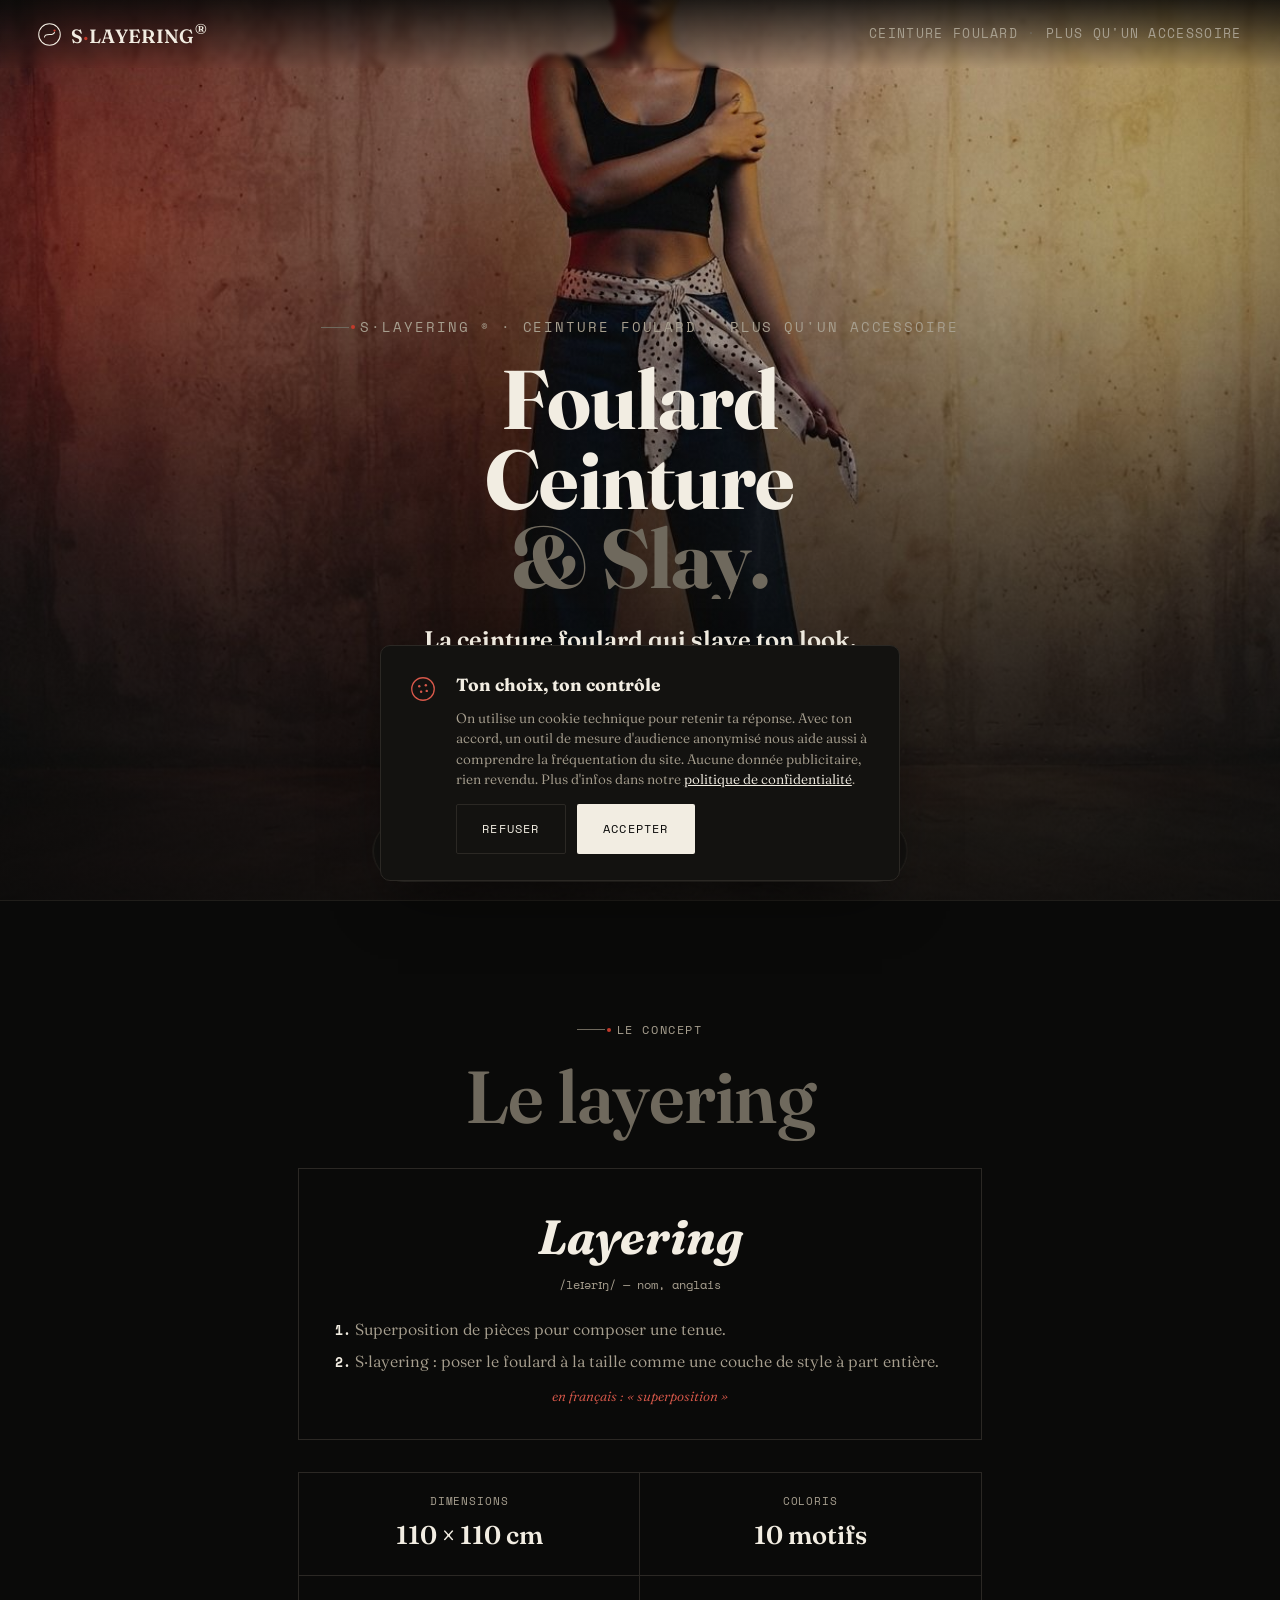
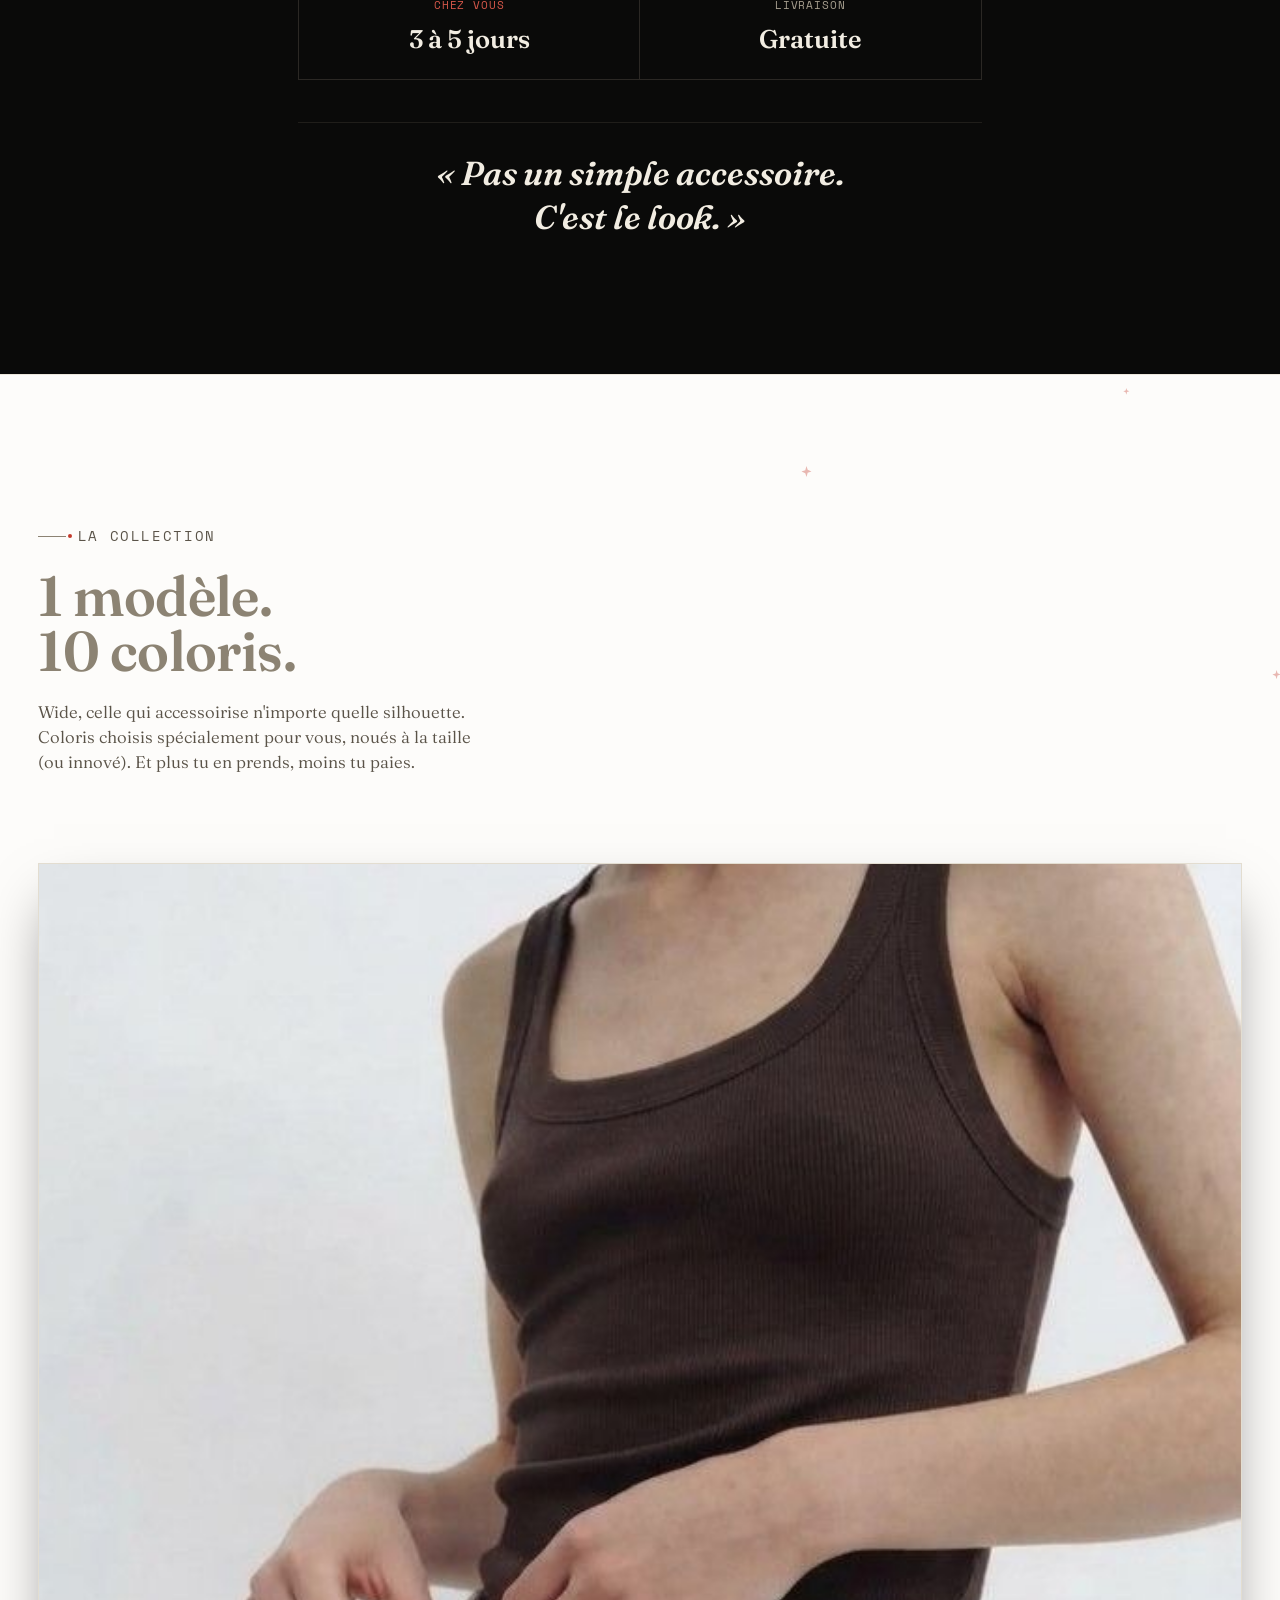
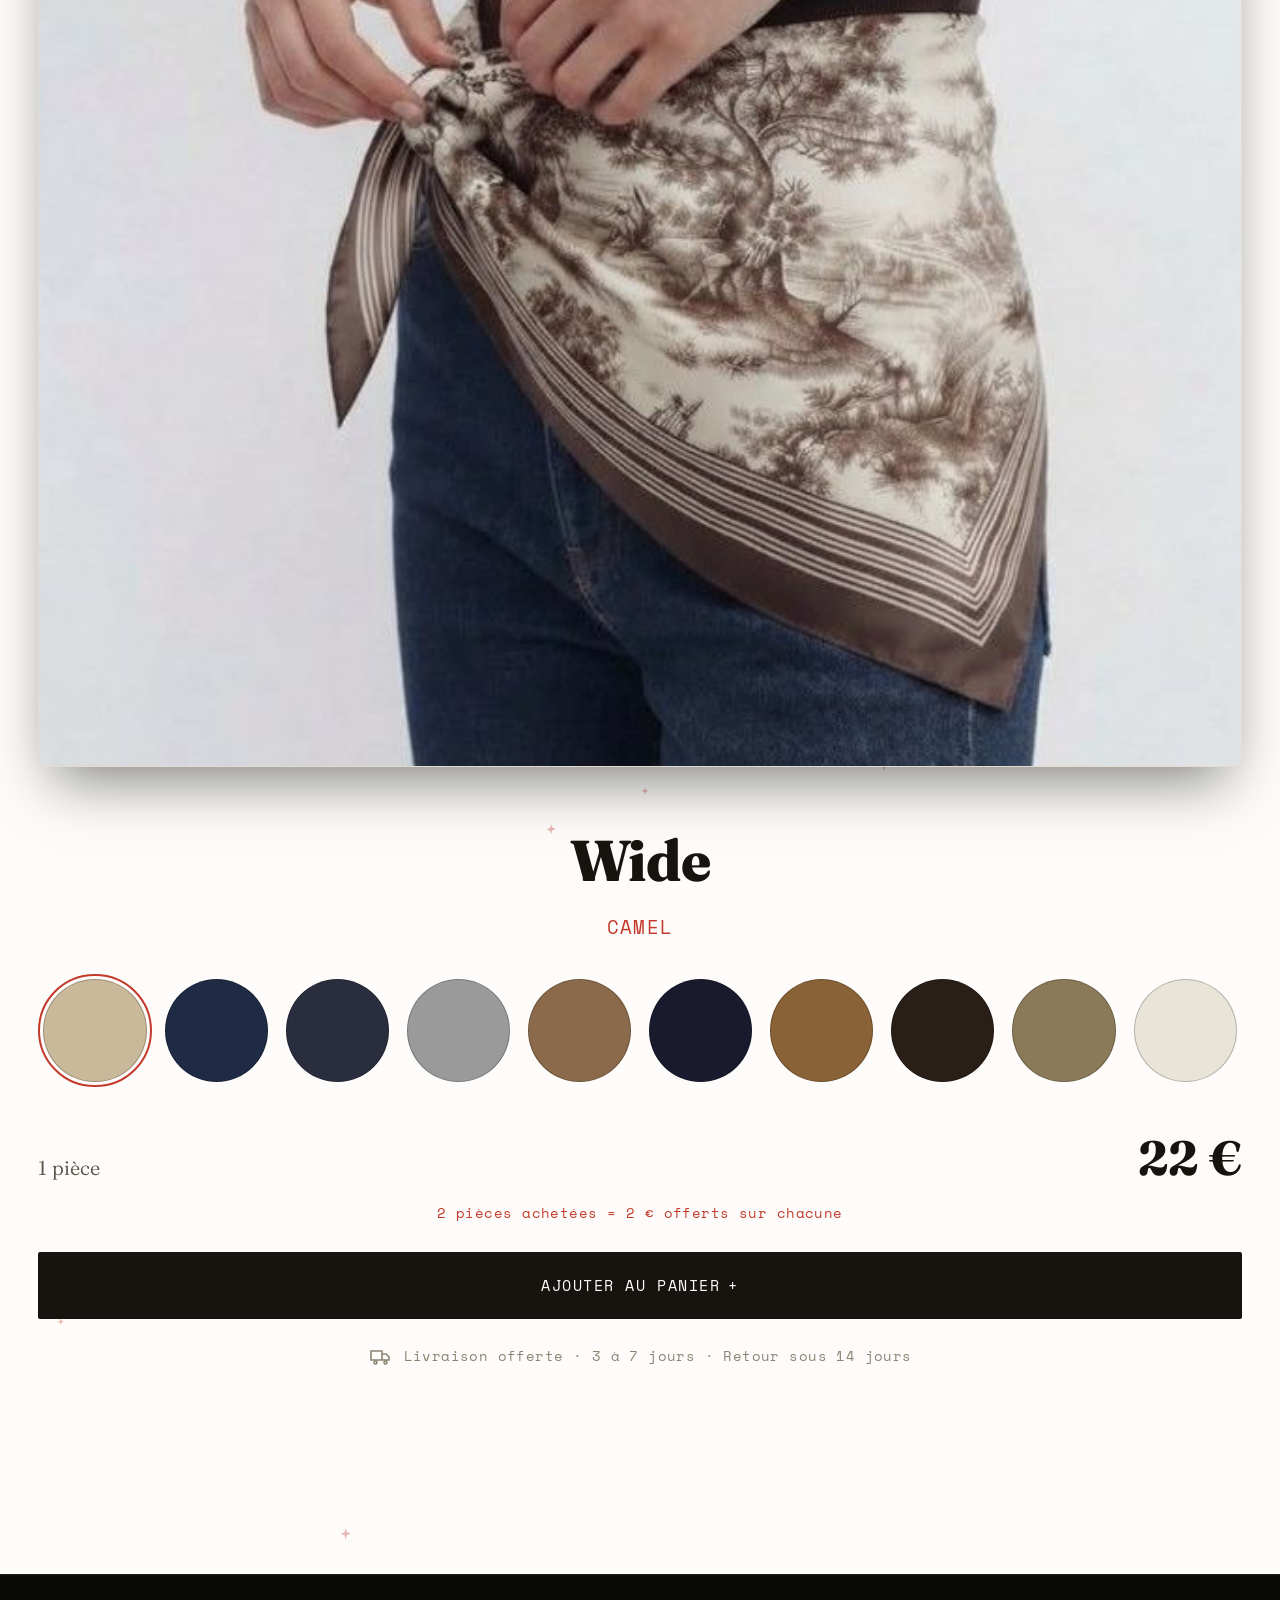
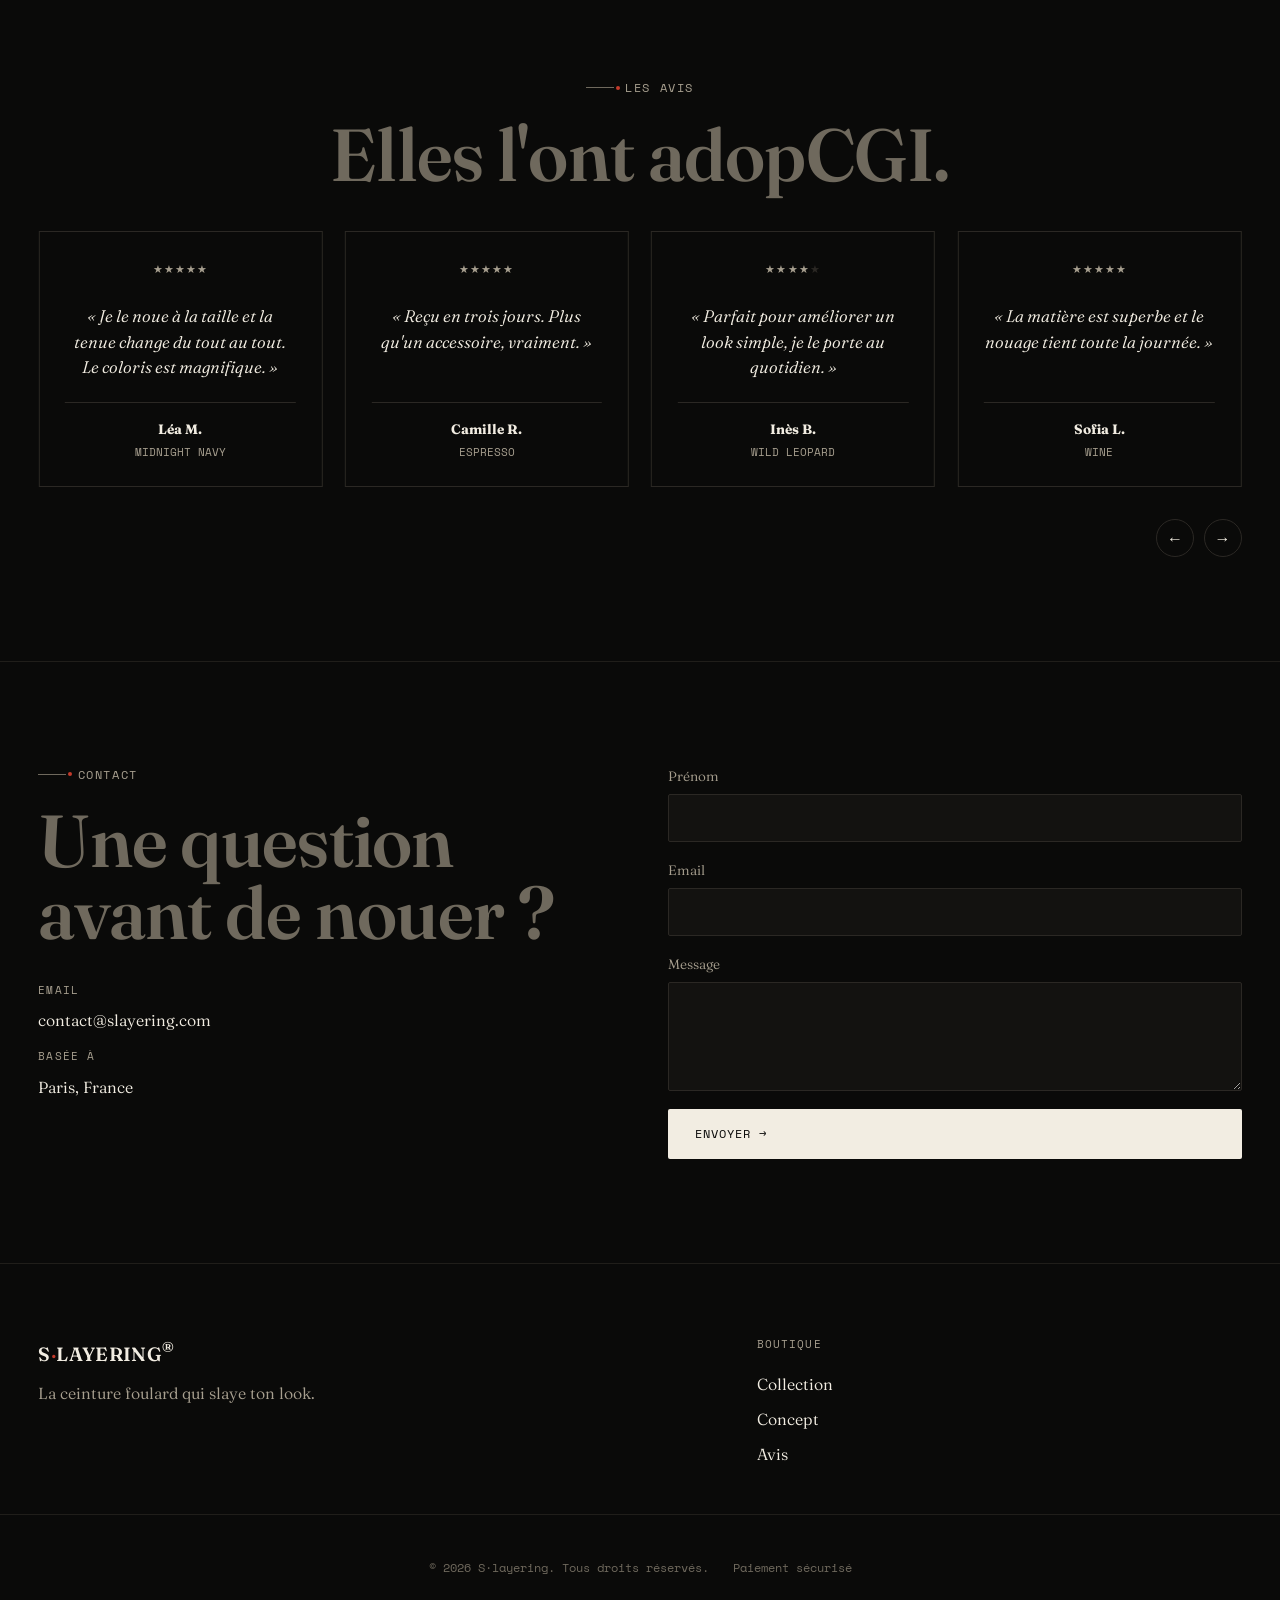
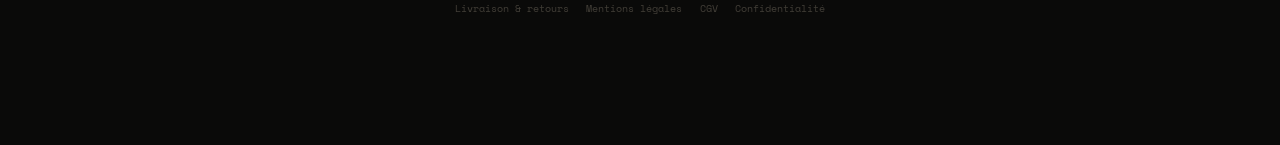
==== commit d316c29b: "Add files via upload" ====
--- a/index.html
+++ b/index.html
@@ -224,17 +224,16 @@
       <a href="#concept">Concept</a>
       <a href="#avis">Avis</a>
     </div>
-    <div class="footer__col">
-      <p class="label">Infos</p>
-      <a href="livraison-retours.html">Livraison &amp; retours</a>
-      <a href="mentions-legales.html">Mentions légales</a>
-      <a href="cgv.html">CGV</a>
-      <a href="politique-confidentialite.html">Confidentialité</a>
-    </div>
   </div>
   <div class="wrap footer__bottom">
     <p>© <span id="year"></span> S·layering. Tous droits réservés.</p>
     <p>Paiement sécurisé</p>
+  </div>
+  <div class="wrap footer__legal">
+    <a href="livraison-retours.html">Livraison &amp; retours</a>
+    <a href="mentions-legales.html">Mentions légales</a>
+    <a href="cgv.html">CGV</a>
+    <a href="politique-confidentialite.html">Confidentialité</a>
   </div>
 </footer>
 
--- a/styles.css
+++ b/styles.css
@@ -713,12 +713,12 @@
 .footer{ border-top:1px solid var(--line-soft); padding:4.5rem 0 8rem; }
 .footer__grid{
   display:grid;
-  grid-template-columns:1.4fr 1fr 1fr;
+  grid-template-columns:1.4fr 1fr;
   gap:2.5rem;
   margin-bottom:3rem;
   text-align:left;
 }
-@media (max-width:720px){ .footer__grid{ grid-template-columns:1fr 1fr; } }
+@media (max-width:720px){ .footer__grid{ grid-template-columns:1fr; } }
 .footer__brand{ display:flex; flex-direction:column; align-items:flex-start; }
 .footer__brand p{ color:var(--ink-dim); margin-top:.7rem; max-width:28ch; }
 .footer__col{ display:flex; flex-direction:column; align-items:flex-start; gap:.7rem; }
@@ -730,6 +730,30 @@
   font-family:var(--mono);
   font-size:.72rem;
   color:var(--ink-faint);
+}
+/* Liens légaux discrets : tout en bas, même rendu que du texte courant,
+   pas de soulignement ni de couleur distinctive par défaut — on ne veut
+   pas que ça saute aux yeux comme un vrai menu, juste être accessible
+   pour qui cherche. Un léger soulignement au survol/focus reste présent
+   pour l'accessibilité (un lien doit rester repérable autrement que par
+   la seule couleur). */
+.footer__legal{
+  display:flex; justify-content:center; flex-wrap:wrap;
+  gap:.6rem 1.1rem;
+  margin-top:.9rem;
+  font-family:var(--mono);
+  font-size:.62rem;
+  color:var(--ink-faint);
+  opacity:.55;
+}
+.footer__legal a{
+  color:inherit;
+  text-decoration:none;
+}
+.footer__legal a:hover,
+.footer__legal a:focus-visible{
+  text-decoration:underline;
+  opacity:1;
 }
 
 /* =============================================================
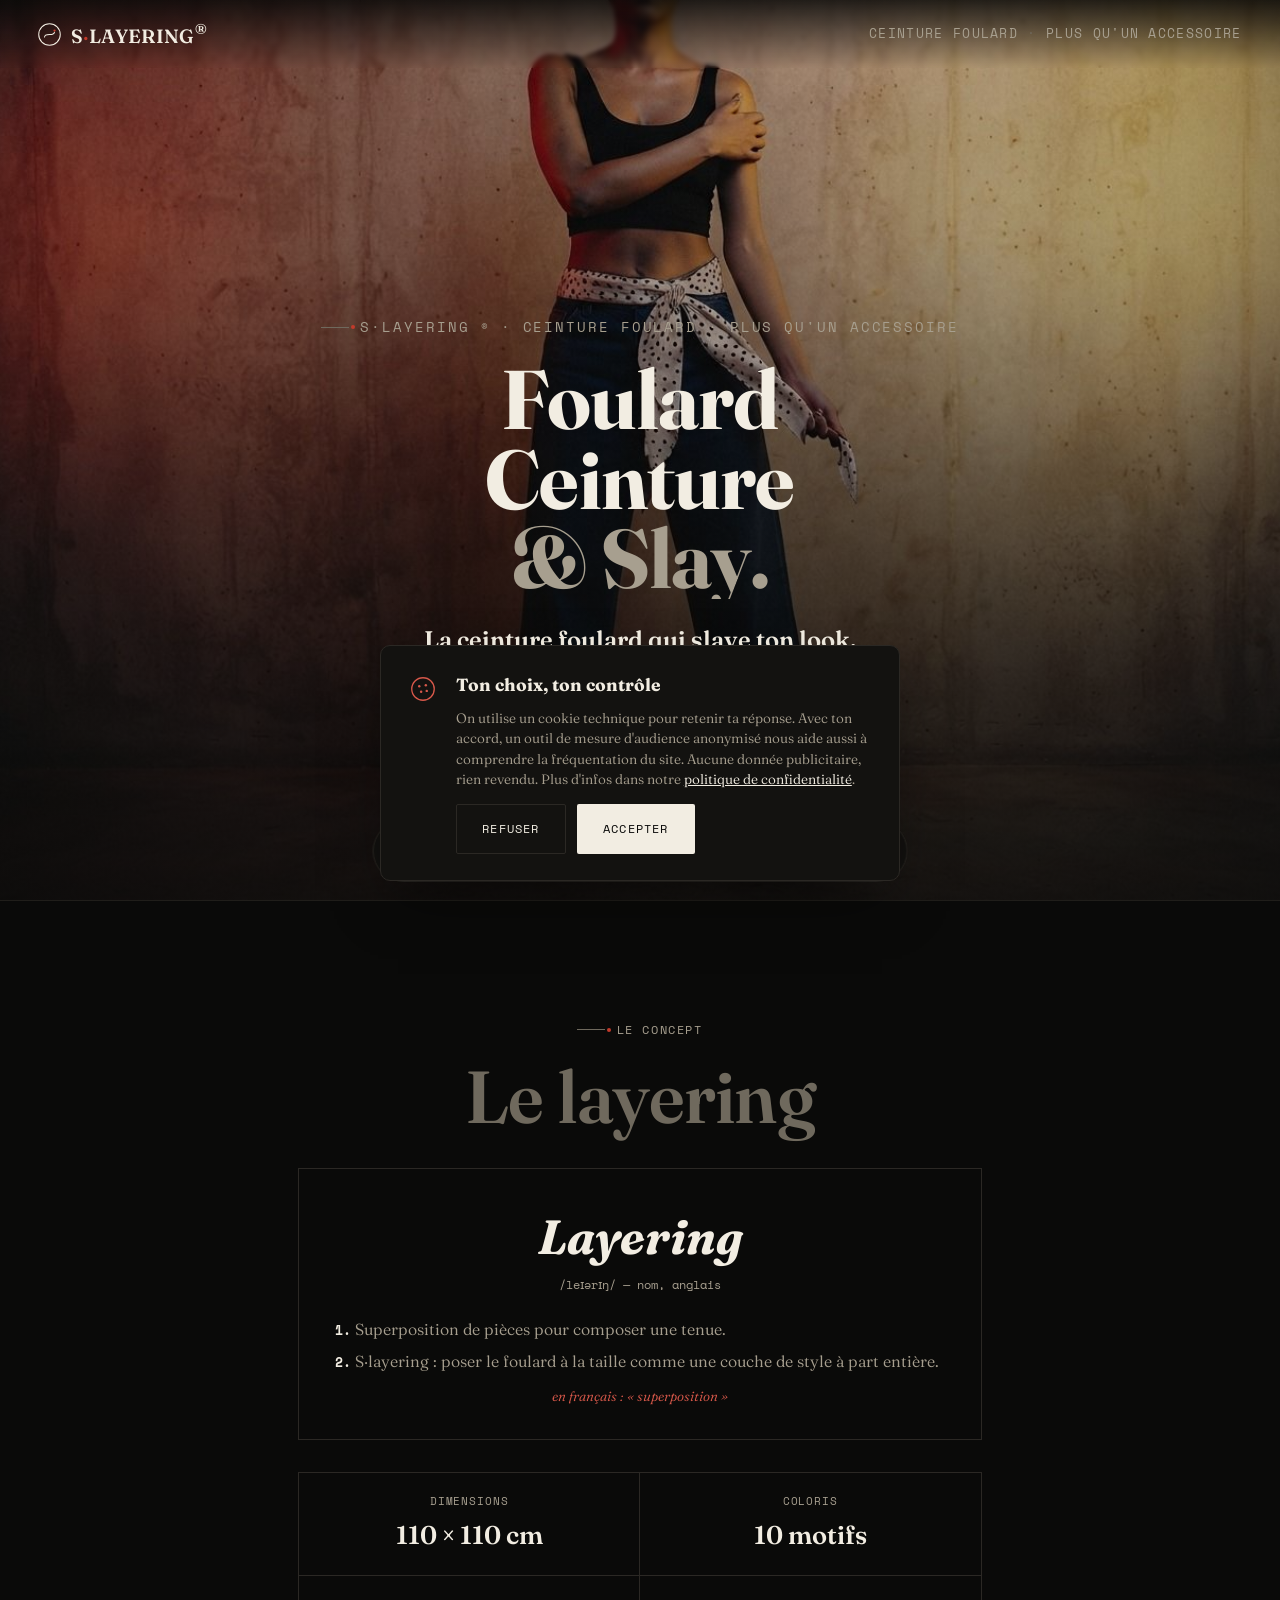
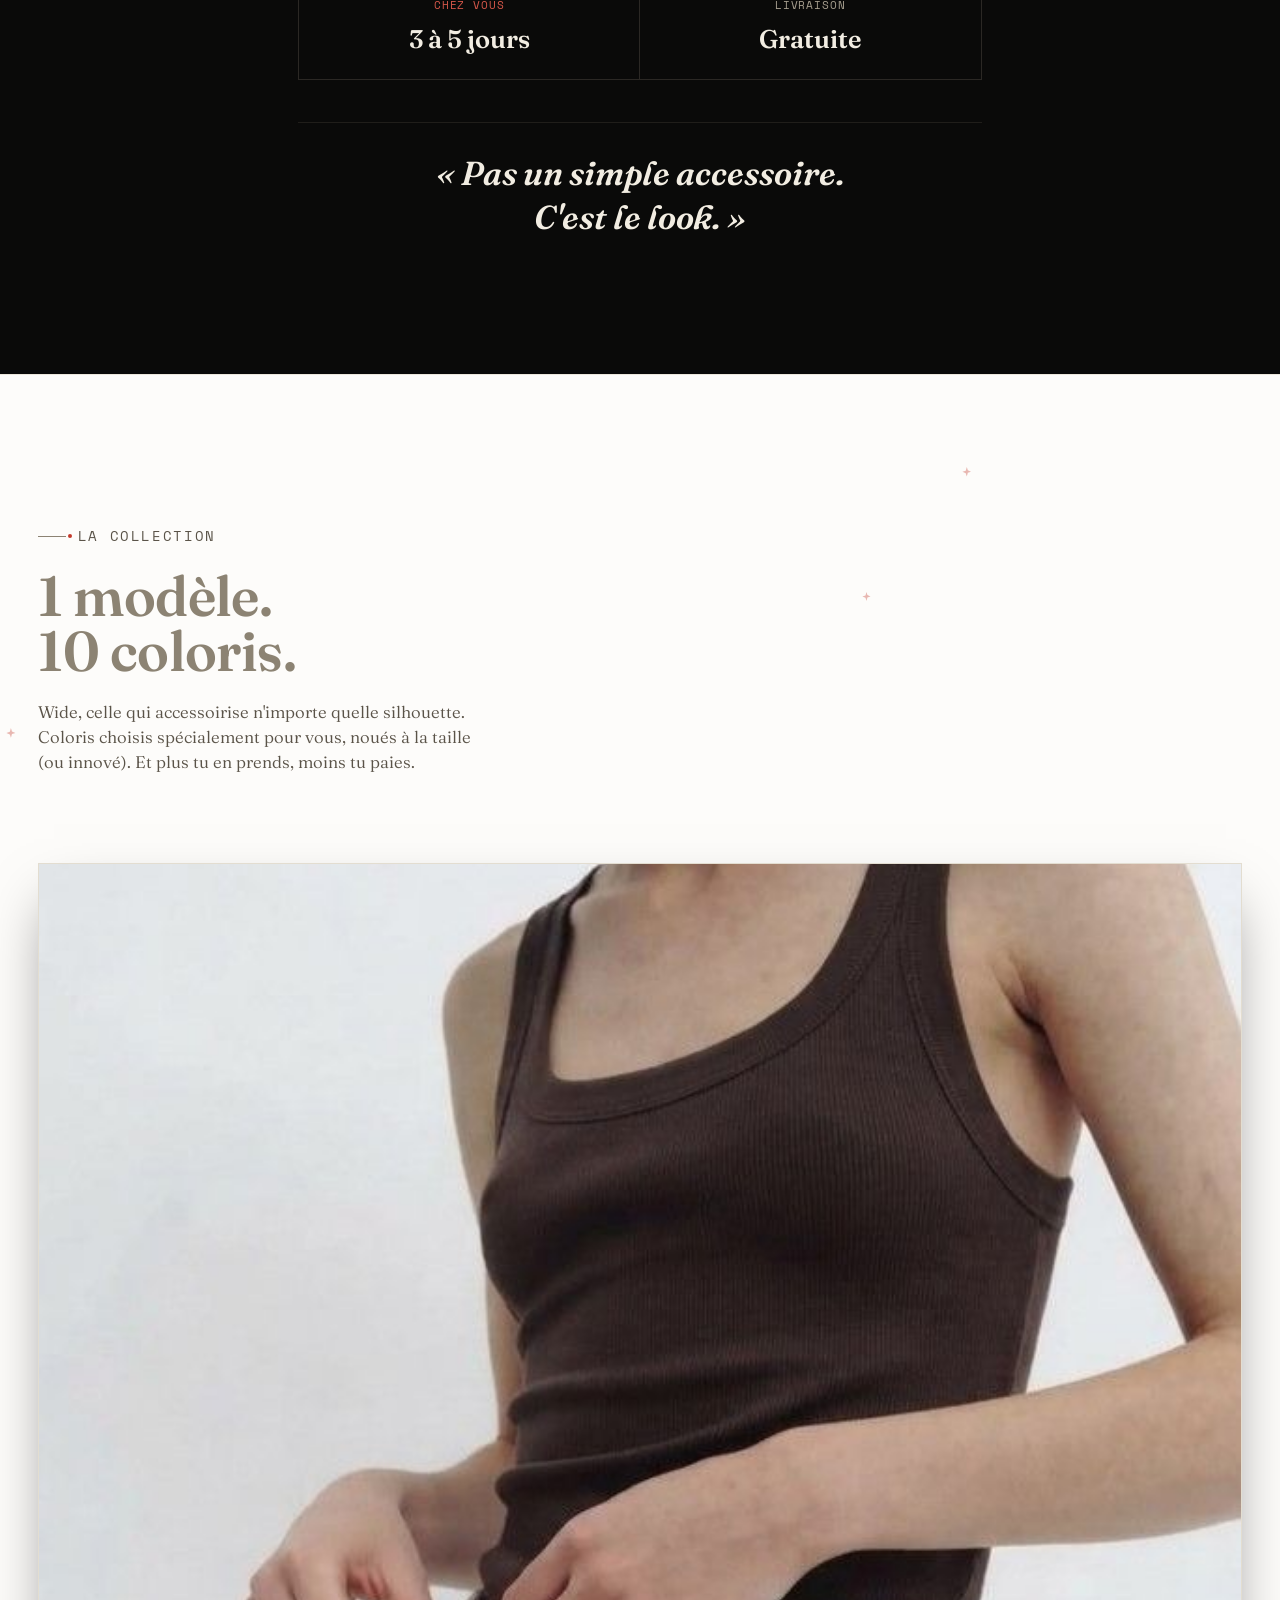
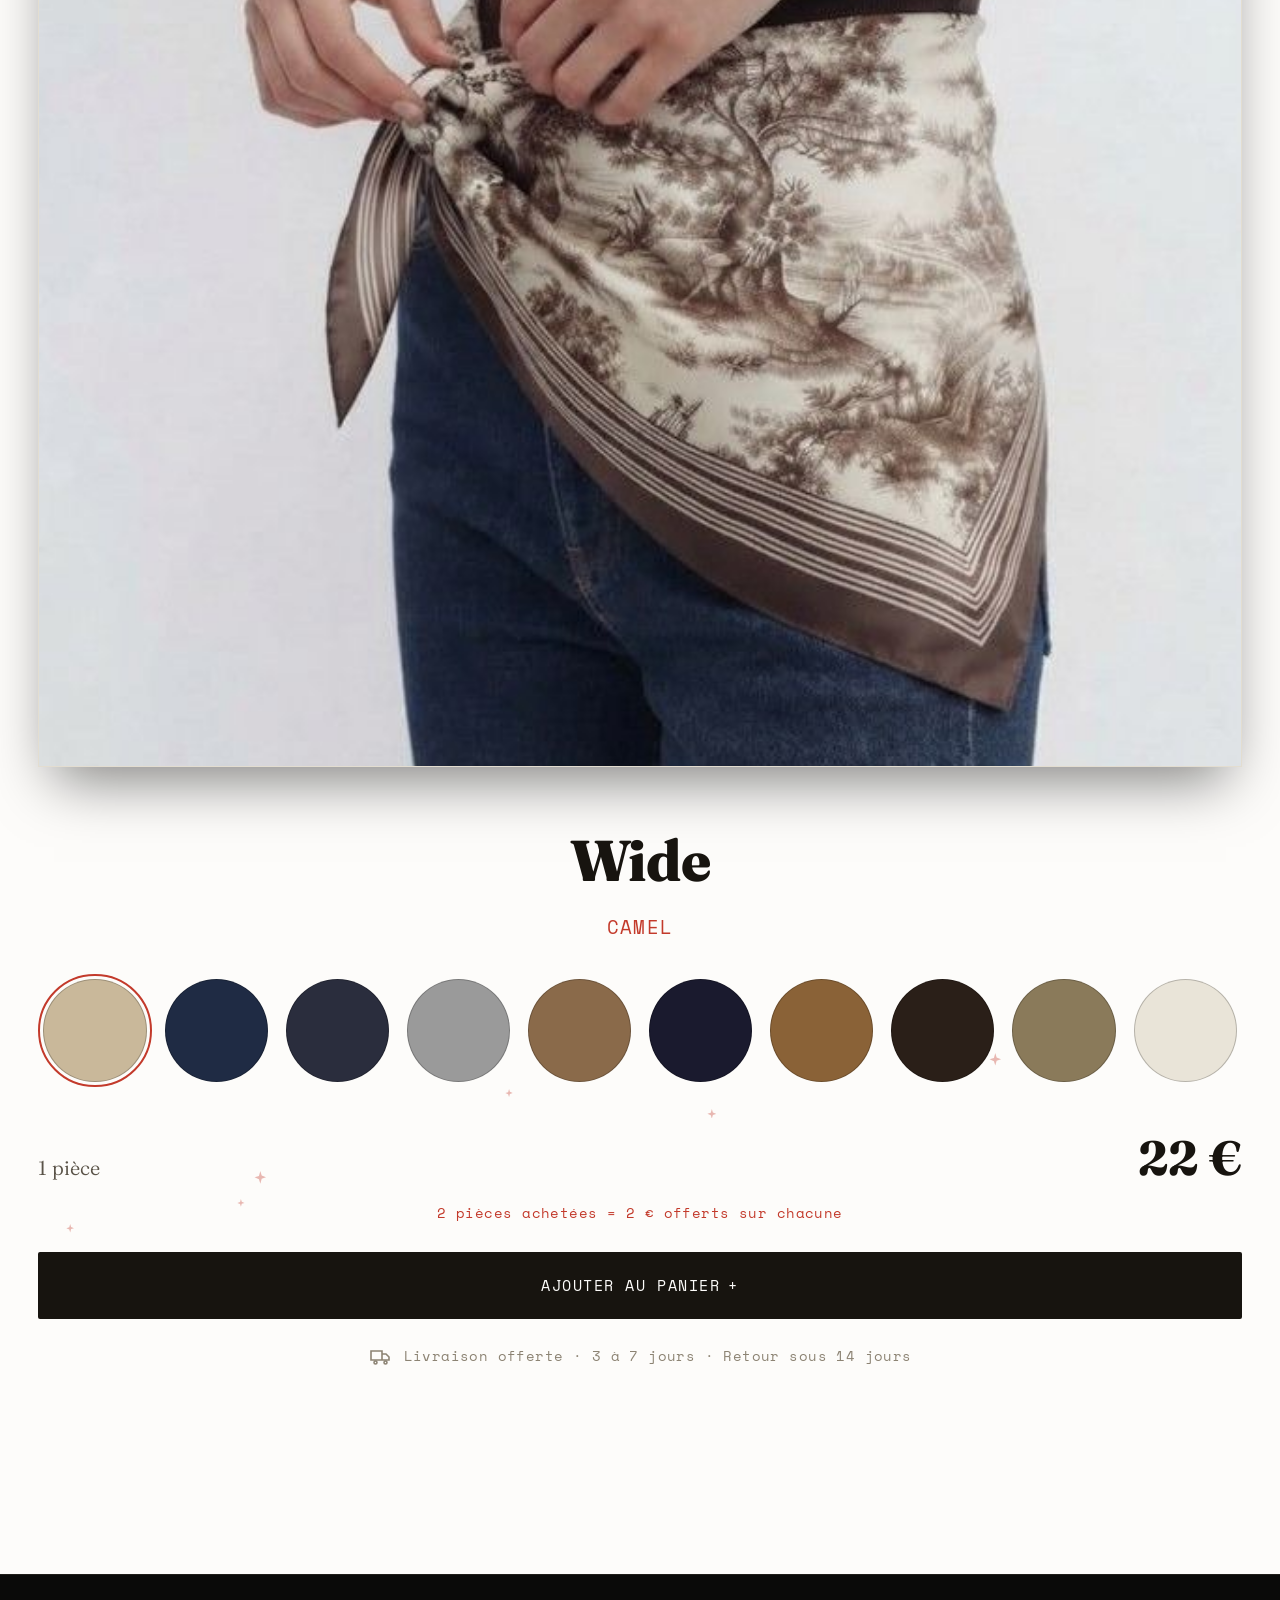
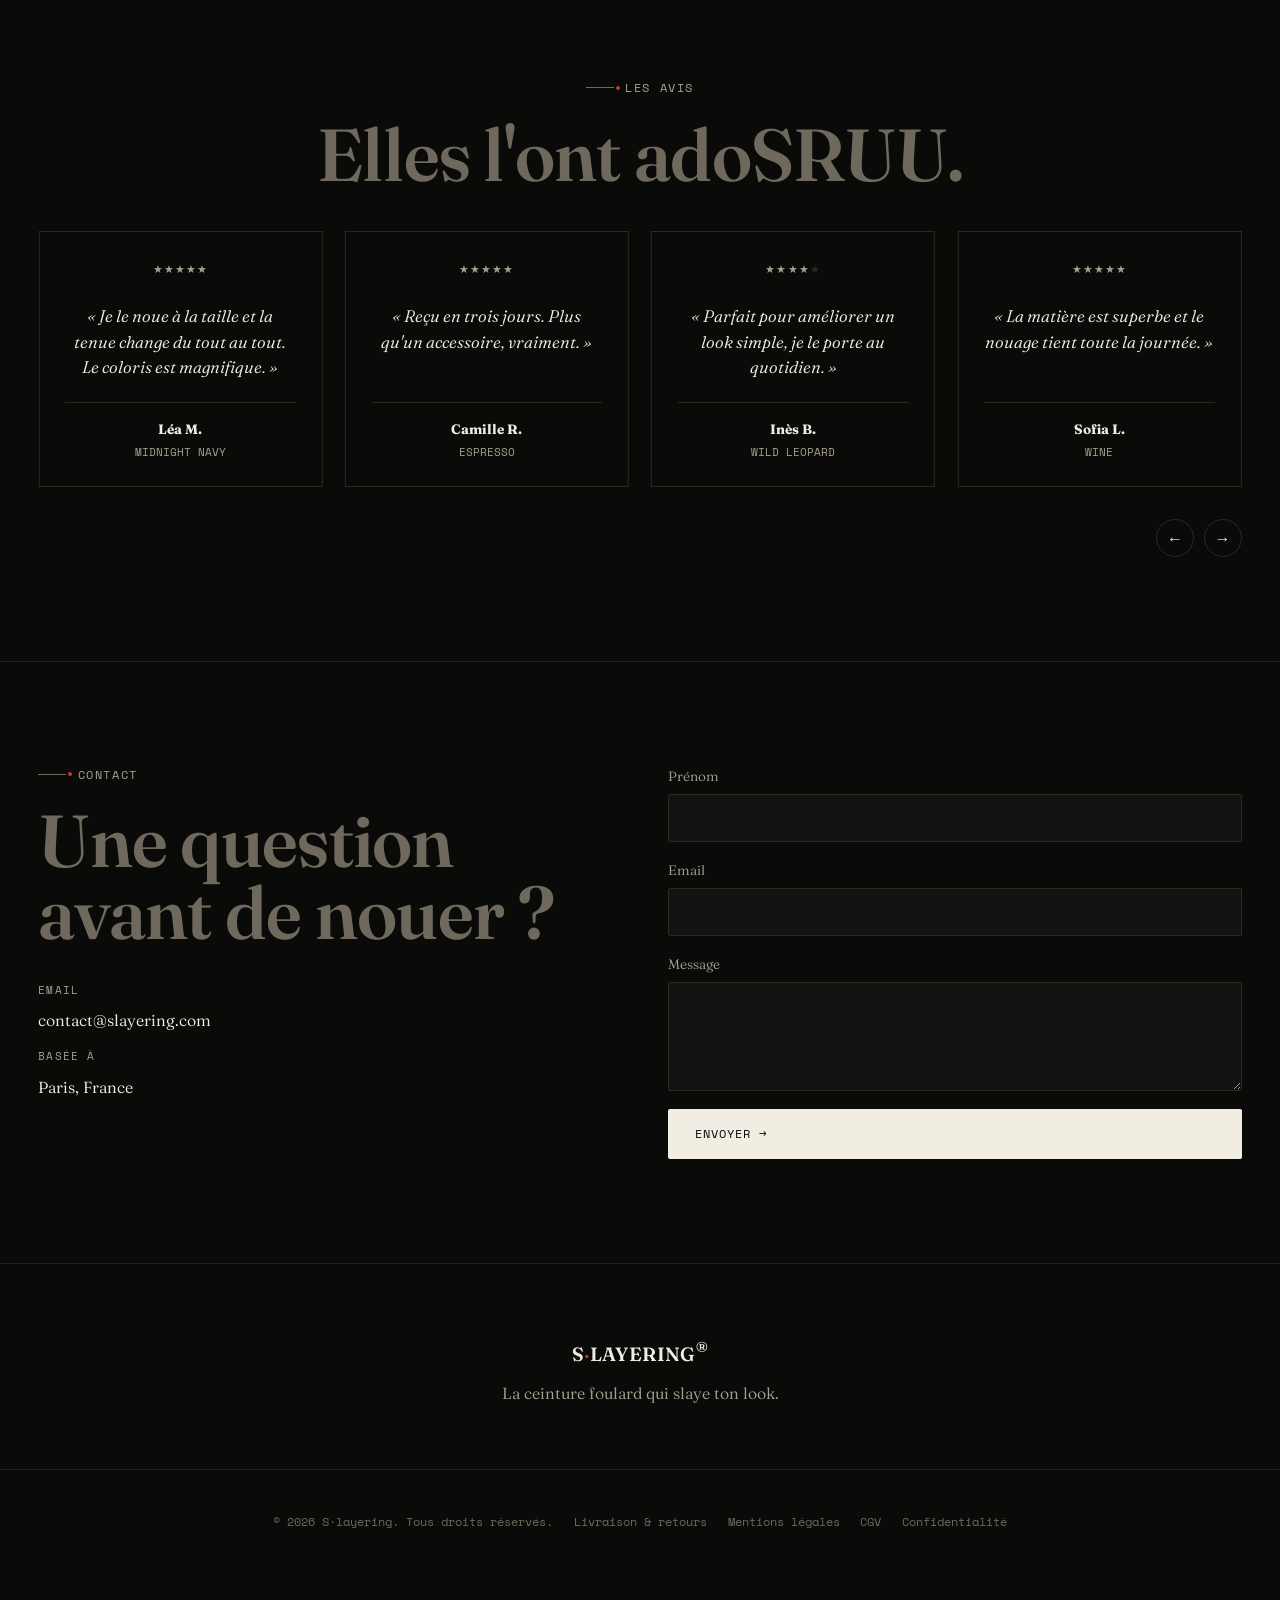
==== commit c341ccf3: "Add files via upload" ====
--- a/index.html
+++ b/index.html
@@ -218,22 +218,15 @@
       <span class="brand__word">S<span class="brand__dot">·</span>LAYERING<sup>®</sup></span>
       <p>La ceinture foulard qui slaye ton look.</p>
     </div>
-    <div class="footer__col">
-      <p class="label">Boutique</p>
-      <a href="#collection">Collection</a>
-      <a href="#concept">Concept</a>
-      <a href="#avis">Avis</a>
-    </div>
   </div>
   <div class="wrap footer__bottom">
     <p>© <span id="year"></span> S·layering. Tous droits réservés.</p>
-    <p>Paiement sécurisé</p>
-  </div>
-  <div class="wrap footer__legal">
-    <a href="livraison-retours.html">Livraison &amp; retours</a>
-    <a href="mentions-legales.html">Mentions légales</a>
-    <a href="cgv.html">CGV</a>
-    <a href="politique-confidentialite.html">Confidentialité</a>
+    <div class="footer__legal">
+      <a href="livraison-retours.html">Livraison &amp; retours</a>
+      <a href="mentions-legales.html">Mentions légales</a>
+      <a href="cgv.html">CGV</a>
+      <a href="politique-confidentialite.html">Confidentialité</a>
+    </div>
   </div>
 </footer>
 
--- a/styles.css
+++ b/styles.css
@@ -334,7 +334,7 @@
   letter-spacing:-.01em;
 }
 .hero__title span{ display:block; }
-.hero__title .ghost{ color:var(--ink-faint); }
+.hero__title .ghost{ color:var(--ink-dim); }
 .hero__sub{
   font-family:var(--serif);
   font-weight:600;
@@ -712,48 +712,49 @@
 /* Footer */
 .footer{ border-top:1px solid var(--line-soft); padding:4.5rem 0 8rem; }
 .footer__grid{
-  display:grid;
-  grid-template-columns:1.4fr 1fr;
-  gap:2.5rem;
+  display:flex;
+  justify-content:center;
   margin-bottom:3rem;
-  text-align:left;
-}
-@media (max-width:720px){ .footer__grid{ grid-template-columns:1fr; } }
-.footer__brand{ display:flex; flex-direction:column; align-items:flex-start; }
+  text-align:center;
+}
+.footer__brand{ display:flex; flex-direction:column; align-items:center; }
 .footer__brand p{ color:var(--ink-dim); margin-top:.7rem; max-width:28ch; }
 .footer__col{ display:flex; flex-direction:column; align-items:flex-start; gap:.7rem; }
 .footer__col a:hover{ color:var(--accent); }
 .footer__bottom{
-  display:flex; justify-content:center; flex-wrap:wrap; gap:1.5rem;
+  display:flex; justify-content:center; align-items:baseline; flex-wrap:wrap;
+  gap:.5rem 1.3rem;
   padding-top:2rem;
   border-top:1px solid var(--line-soft);
   font-family:var(--mono);
   font-size:.72rem;
   color:var(--ink-faint);
 }
-/* Liens légaux discrets : tout en bas, même rendu que du texte courant,
-   pas de soulignement ni de couleur distinctive par défaut — on ne veut
-   pas que ça saute aux yeux comme un vrai menu, juste être accessible
-   pour qui cherche. Un léger soulignement au survol/focus reste présent
-   pour l'accessibilité (un lien doit rester repérable autrement que par
-   la seule couleur). */
 .footer__legal{
   display:flex; justify-content:center; flex-wrap:wrap;
-  gap:.6rem 1.1rem;
-  margin-top:.9rem;
-  font-family:var(--mono);
-  font-size:.62rem;
-  color:var(--ink-faint);
-  opacity:.55;
-}
-.footer__legal a{
+  gap:.5rem 1.3rem;
+}
+/* Sur ordinateur, les liens légaux restent sur la même ligne que le
+   copyright (ci-dessus, ils font partie du même flex row et s'y insèrent
+   naturellement). Sur tablette/téléphone, on les bascule explicitement
+   sur leur propre ligne en dessous plutôt que de laisser un retour à la
+   ligne au milieu des liens, moins net visuellement. */
+@media (max-width:720px){
+  .footer__bottom{ flex-direction:column; align-items:center; gap:.6rem; }
+}
+/* Liens légaux collés à la ligne de copyright, même typo, aucun style
+   distinctif — jamais de soulignement, même au survol, pour ne pas
+   ressembler à un vrai menu. Un contour discret au focus clavier reste
+   présent (invisible à la souris) : un lien doit rester repérable
+   autrement que par la seule couleur pour la navigation au clavier. */
+.footer__bottom a{
   color:inherit;
   text-decoration:none;
 }
-.footer__legal a:hover,
-.footer__legal a:focus-visible{
-  text-decoration:underline;
-  opacity:1;
+.footer__bottom a:focus-visible{
+  outline:1px solid var(--ink-dim);
+  outline-offset:3px;
+  border-radius:2px;
 }
 
 /* =============================================================
